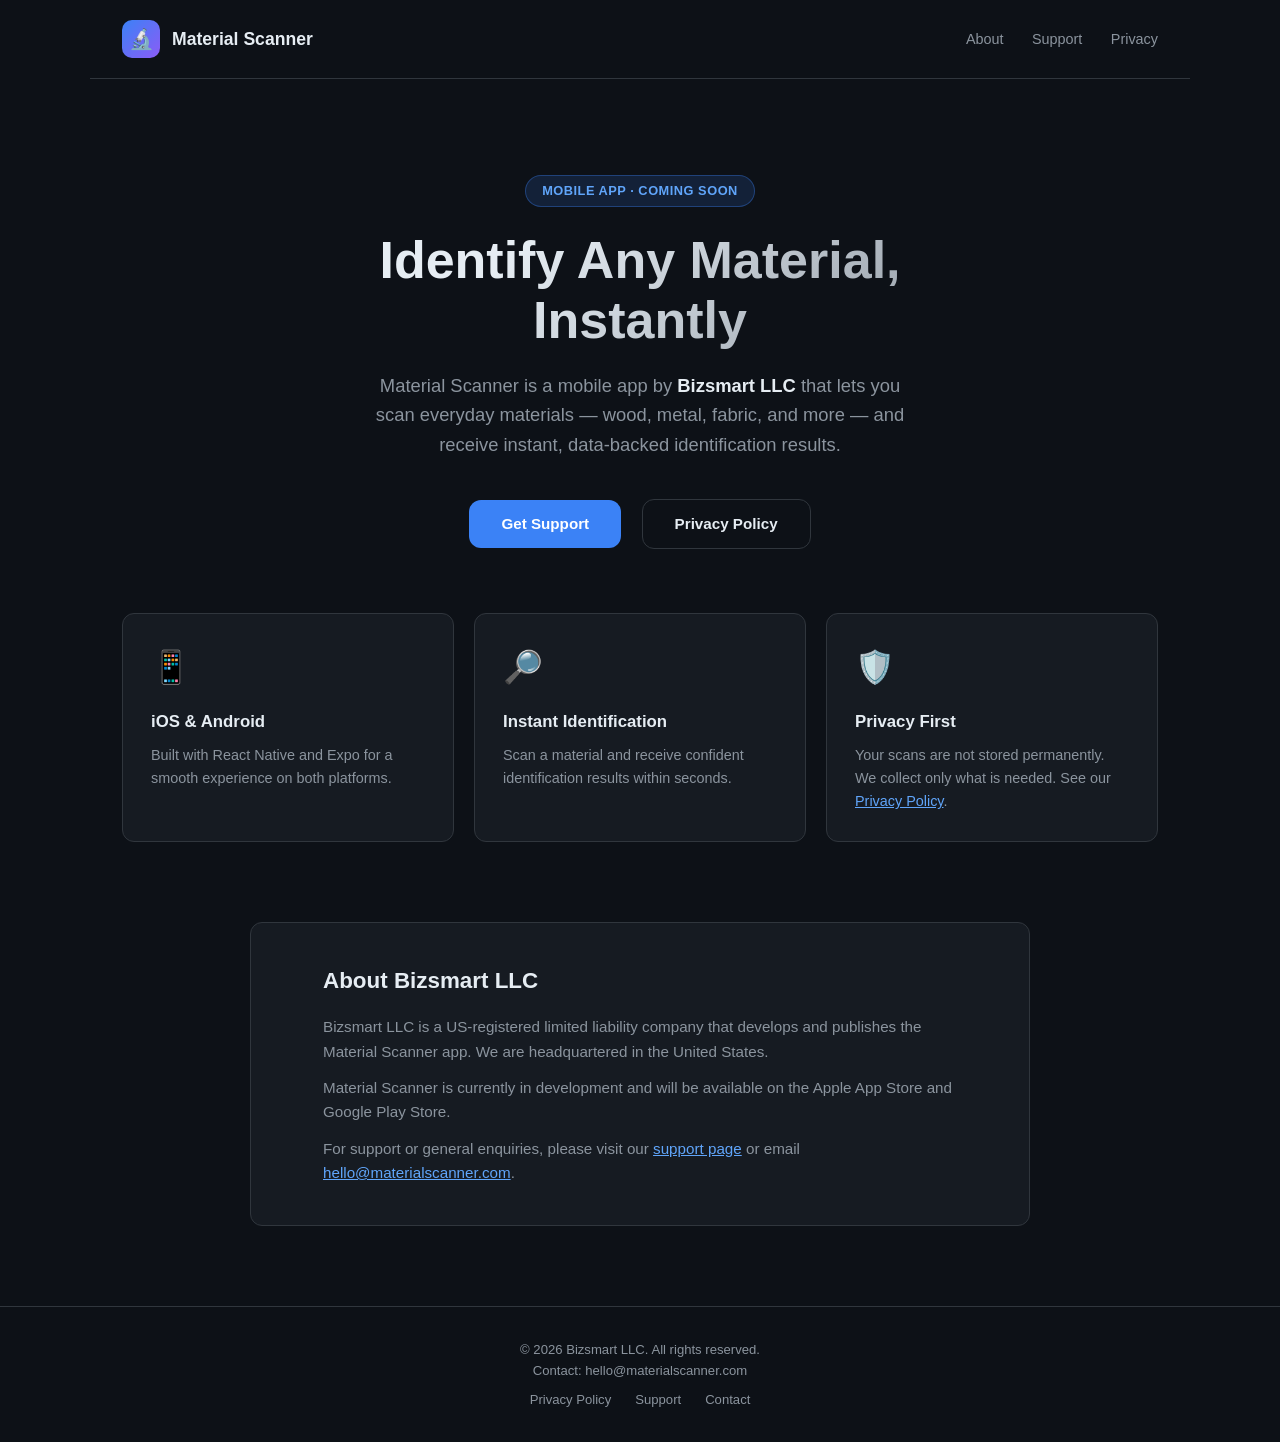
==== index.html @ bed7fbf6 "feat: add support contact section, footers with contact, expand privacy policy Co-authored-by: Curso" ====
<!DOCTYPE html>
<html lang="en">
<head>
  <meta charset="UTF-8" />
  <meta name="viewport" content="width=device-width, initial-scale=1.0" />
  <title>Bizsmart LLC — Material Scanner</title>
  <style>
    *, *::before, *::after { box-sizing: border-box; margin: 0; padding: 0; }

    :root {
      --bg: #0d1117;
      --surface: #161b22;
      --border: #30363d;
      --accent: #3b82f6;
      --accent-light: #60a5fa;
      --text: #e6edf3;
      --muted: #8b949e;
      --radius: 12px;
    }

    body {
      background: var(--bg);
      color: var(--text);
      font-family: -apple-system, BlinkMacSystemFont, "Segoe UI", Roboto, Helvetica, Arial, sans-serif;
      line-height: 1.6;
      min-height: 100vh;
    }

    /* ── Header ── */
    header {
      border-bottom: 1px solid var(--border);
      padding: 1.25rem 2rem;
      display: flex;
      align-items: center;
      justify-content: space-between;
      max-width: 1100px;
      margin: 0 auto;
    }
    .logo {
      display: flex;
      align-items: center;
      gap: 0.75rem;
      text-decoration: none;
      color: var(--text);
    }
    .logo-icon {
      width: 38px;
      height: 38px;
      background: linear-gradient(135deg, #3b82f6 0%, #8b5cf6 100%);
      border-radius: 10px;
      display: flex;
      align-items: center;
      justify-content: center;
      font-size: 1.25rem;
    }
    .logo span { font-weight: 700; font-size: 1.1rem; }

    nav a {
      color: var(--muted);
      text-decoration: none;
      margin-left: 1.5rem;
      font-size: 0.9rem;
      transition: color 0.2s;
    }
    nav a:hover { color: var(--text); }

    /* ── Hero ── */
    .hero {
      max-width: 780px;
      margin: 6rem auto 4rem;
      padding: 0 2rem;
      text-align: center;
    }
    .badge {
      display: inline-block;
      background: rgba(59,130,246,.15);
      color: var(--accent-light);
      border: 1px solid rgba(59,130,246,.35);
      border-radius: 100px;
      padding: 0.3rem 1rem;
      font-size: 0.8rem;
      font-weight: 600;
      letter-spacing: .04em;
      margin-bottom: 1.5rem;
      text-transform: uppercase;
    }
    h1 {
      font-size: clamp(2rem, 5vw, 3.25rem);
      font-weight: 800;
      line-height: 1.15;
      margin-bottom: 1.25rem;
      background: linear-gradient(135deg, #e6edf3 30%, #8b949e 100%);
      -webkit-background-clip: text;
      -webkit-text-fill-color: transparent;
      background-clip: text;
    }
    .hero p {
      font-size: 1.15rem;
      color: var(--muted);
      max-width: 560px;
      margin: 0 auto 2.5rem;
    }
    .btn {
      display: inline-block;
      background: var(--accent);
      color: #fff;
      text-decoration: none;
      padding: 0.75rem 2rem;
      border-radius: var(--radius);
      font-weight: 600;
      font-size: 0.95rem;
      transition: background 0.2s, transform 0.15s;
    }
    .btn:hover { background: var(--accent-light); transform: translateY(-1px); }
    .btn-ghost {
      background: transparent;
      border: 1px solid var(--border);
      color: var(--text);
      margin-left: 1rem;
    }
    .btn-ghost:hover { background: var(--surface); transform: translateY(-1px); }

    /* ── Cards ── */
    .cards {
      max-width: 1100px;
      margin: 0 auto 5rem;
      padding: 0 2rem;
      display: grid;
      grid-template-columns: repeat(auto-fit, minmax(260px, 1fr));
      gap: 1.25rem;
    }
    .card {
      background: var(--surface);
      border: 1px solid var(--border);
      border-radius: var(--radius);
      padding: 1.75rem;
    }
    .card-icon { font-size: 2rem; margin-bottom: 1rem; }
    .card h3 { font-size: 1.05rem; margin-bottom: .5rem; }
    .card p  { font-size: .9rem; color: var(--muted); }

    /* ── Company section ── */
    .company {
      max-width: 780px;
      margin: 0 auto 5rem;
      padding: 0 2rem;
      background: var(--surface);
      border: 1px solid var(--border);
      border-radius: var(--radius);
    }
    .company-inner { padding: 2.5rem; }
    .company h2  { font-size: 1.4rem; margin-bottom: 1rem; }
    .company p   { color: var(--muted); font-size: .95rem; margin-bottom: .75rem; }
    .company p:last-child { margin-bottom: 0; }

    /* ── Footer ── */
    footer {
      border-top: 1px solid var(--border);
      padding: 2rem;
      text-align: center;
      font-size: 0.82rem;
      color: var(--muted);
    }
    footer a { color: var(--muted); text-decoration: none; }
    footer a:hover { color: var(--text); }
    .footer-links { display: flex; gap: 1.5rem; justify-content: center; margin-top: .5rem; }

    @media (max-width: 500px) {
      header { flex-direction: column; gap: .75rem; }
      nav a:first-child { margin-left: 0; }
    }
  </style>
</head>
<body>

  <!-- ── Header ── -->
  <header>
    <a href="/" class="logo">
      <div class="logo-icon">🔬</div>
      <span>Material Scanner</span>
    </a>
    <nav>
      <a href="#about">About</a>
      <a href="support.html">Support</a>
      <a href="privacy.html">Privacy</a>
    </nav>
  </header>

  <!-- ── Hero ── -->
  <main>
    <section class="hero">
      <div class="badge">Mobile App &middot; Coming Soon</div>
      <h1>Identify Any Material, Instantly</h1>
      <p>
        Material Scanner is a mobile app by <strong style="color:var(--text)">Bizsmart LLC</strong>
        that lets you scan everyday materials — wood, metal, fabric, and more — and receive
        instant, data-backed identification results.
      </p>
      <a href="support.html" class="btn">Get Support</a>
      <a href="privacy.html" class="btn btn-ghost">Privacy Policy</a>
    </section>

    <!-- ── Feature cards ── -->
    <section class="cards" id="about">
      <div class="card">
        <div class="card-icon">📱</div>
        <h3>iOS &amp; Android</h3>
        <p>Built with React Native and Expo for a smooth experience on both platforms.</p>
      </div>
      <div class="card">
        <div class="card-icon">🔎</div>
        <h3>Instant Identification</h3>
        <p>Scan a material and receive confident identification results within seconds.</p>
      </div>
      <div class="card">
        <div class="card-icon">🛡️</div>
        <h3>Privacy First</h3>
        <p>Your scans are not stored permanently. We collect only what is needed. See our <a href="privacy.html" style="color:var(--accent-light)">Privacy Policy</a>.</p>
      </div>
    </section>

    <!-- ── Company info ── -->
    <section class="company">
      <div class="company-inner">
        <h2>About Bizsmart LLC</h2>
        <p>
          Bizsmart LLC is a US-registered limited liability company that develops and publishes
          the Material Scanner app. We are headquartered in the United States.
        </p>
        <p>
          Material Scanner is currently in development and will be available on the Apple App
          Store and Google Play Store.
        </p>
        <p>
          For support or general enquiries, please visit our
          <a href="support.html" style="color:var(--accent-light)">support page</a> or
          email <a href="mailto:hello@materialscanner.com" style="color:var(--accent-light)">hello@materialscanner.com</a>.
        </p>
      </div>
    </section>
  </main>

  <!-- ── Footer ── -->
  <footer>
    <p>&copy; 2026 Bizsmart LLC. All rights reserved.</p>
    <p>Contact: <a href="mailto:hello@materialscanner.com">hello@materialscanner.com</a></p>
    <div class="footer-links">
      <a href="privacy.html">Privacy Policy</a>
      <a href="support.html">Support</a>
      <a href="mailto:hello@materialscanner.com">Contact</a>
    </div>
  </footer>

</body>
</html>
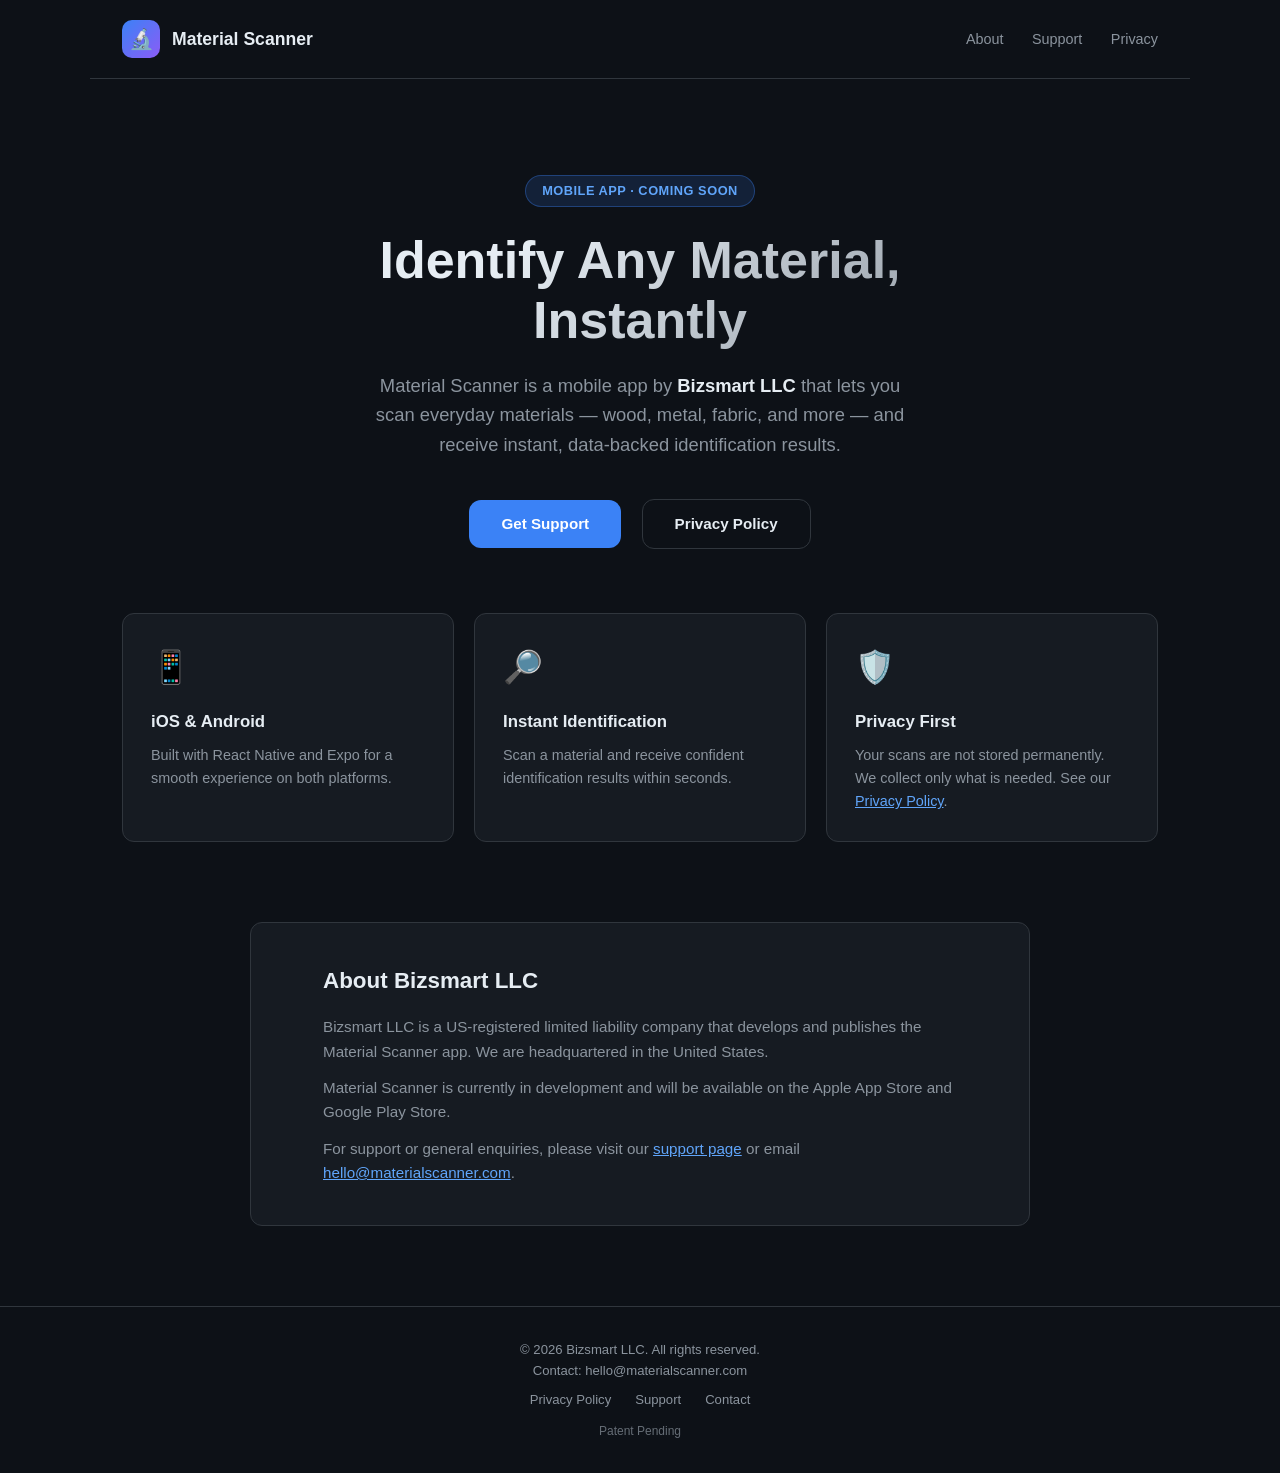
==== commit 02221175: "feat: add Patent Pending footer text (application filed) Co-authored-by: Cursor <cursoragent@cursor." ====
--- a/index.html
+++ b/index.html
@@ -249,6 +249,7 @@
       <a href="support.html">Support</a>
       <a href="mailto:hello@materialscanner.com">Contact</a>
     </div>
+    <p style="margin-top: .75rem; font-size: .75rem; opacity: .7;">Patent Pending</p>
   </footer>
 
 </body>
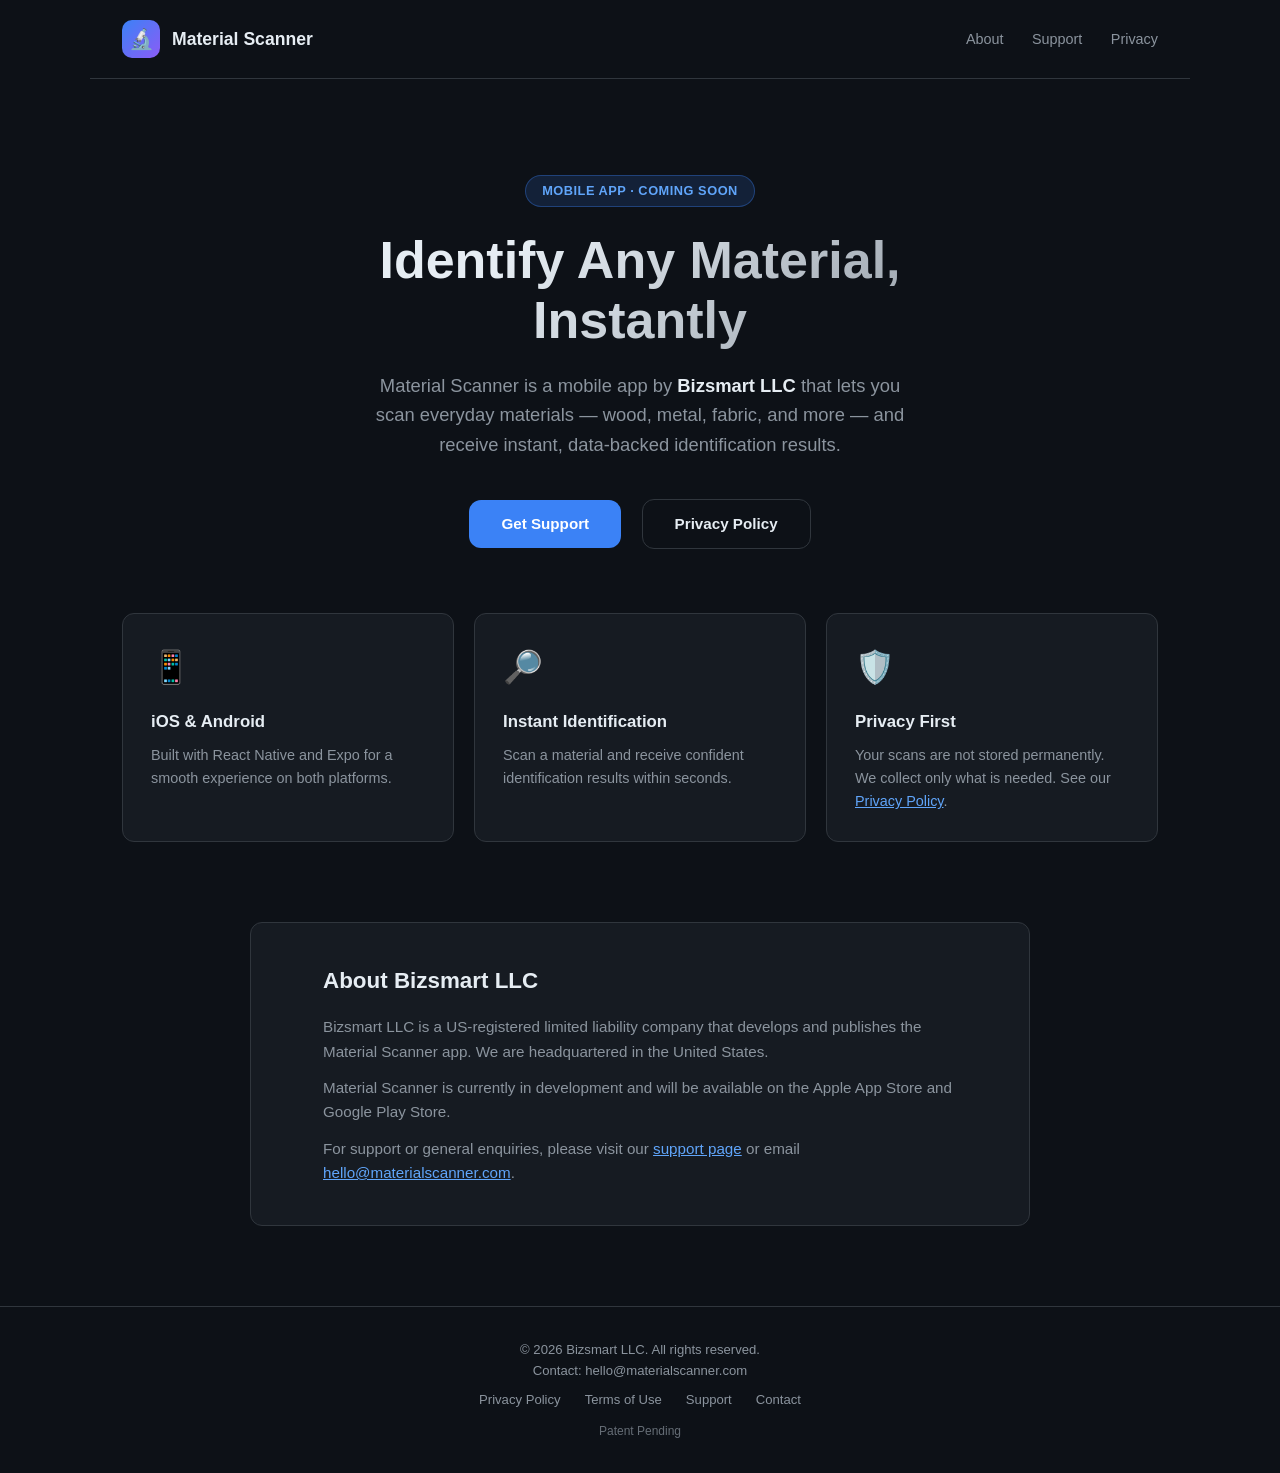
==== commit 4d7f7a9b: "feat: add Terms of Use page; add terms link to all page footers Co-authored-by: Cursor <cursoragent@" ====
--- a/index.html
+++ b/index.html
@@ -246,6 +246,7 @@
     <p>Contact: <a href="mailto:hello@materialscanner.com">hello@materialscanner.com</a></p>
     <div class="footer-links">
       <a href="privacy.html">Privacy Policy</a>
+      <a href="terms.html">Terms of Use</a>
       <a href="support.html">Support</a>
       <a href="mailto:hello@materialscanner.com">Contact</a>
     </div>
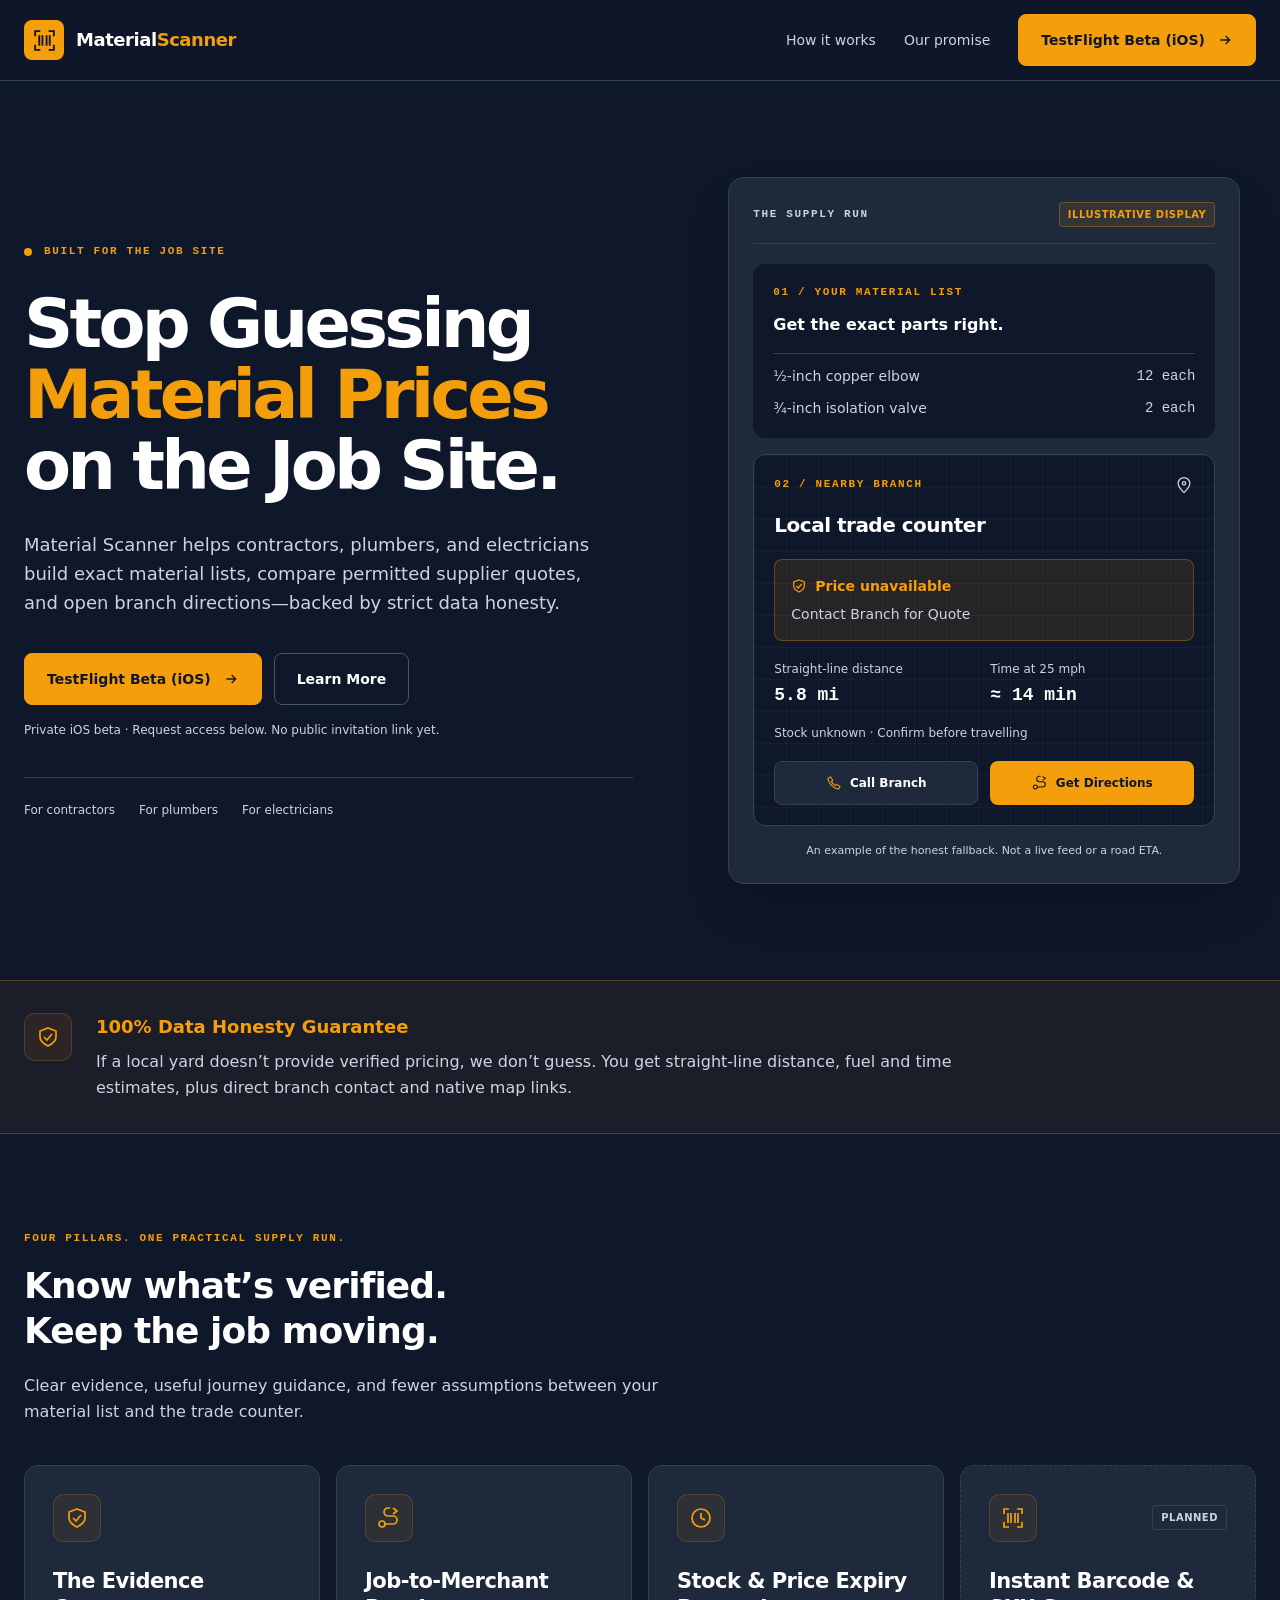
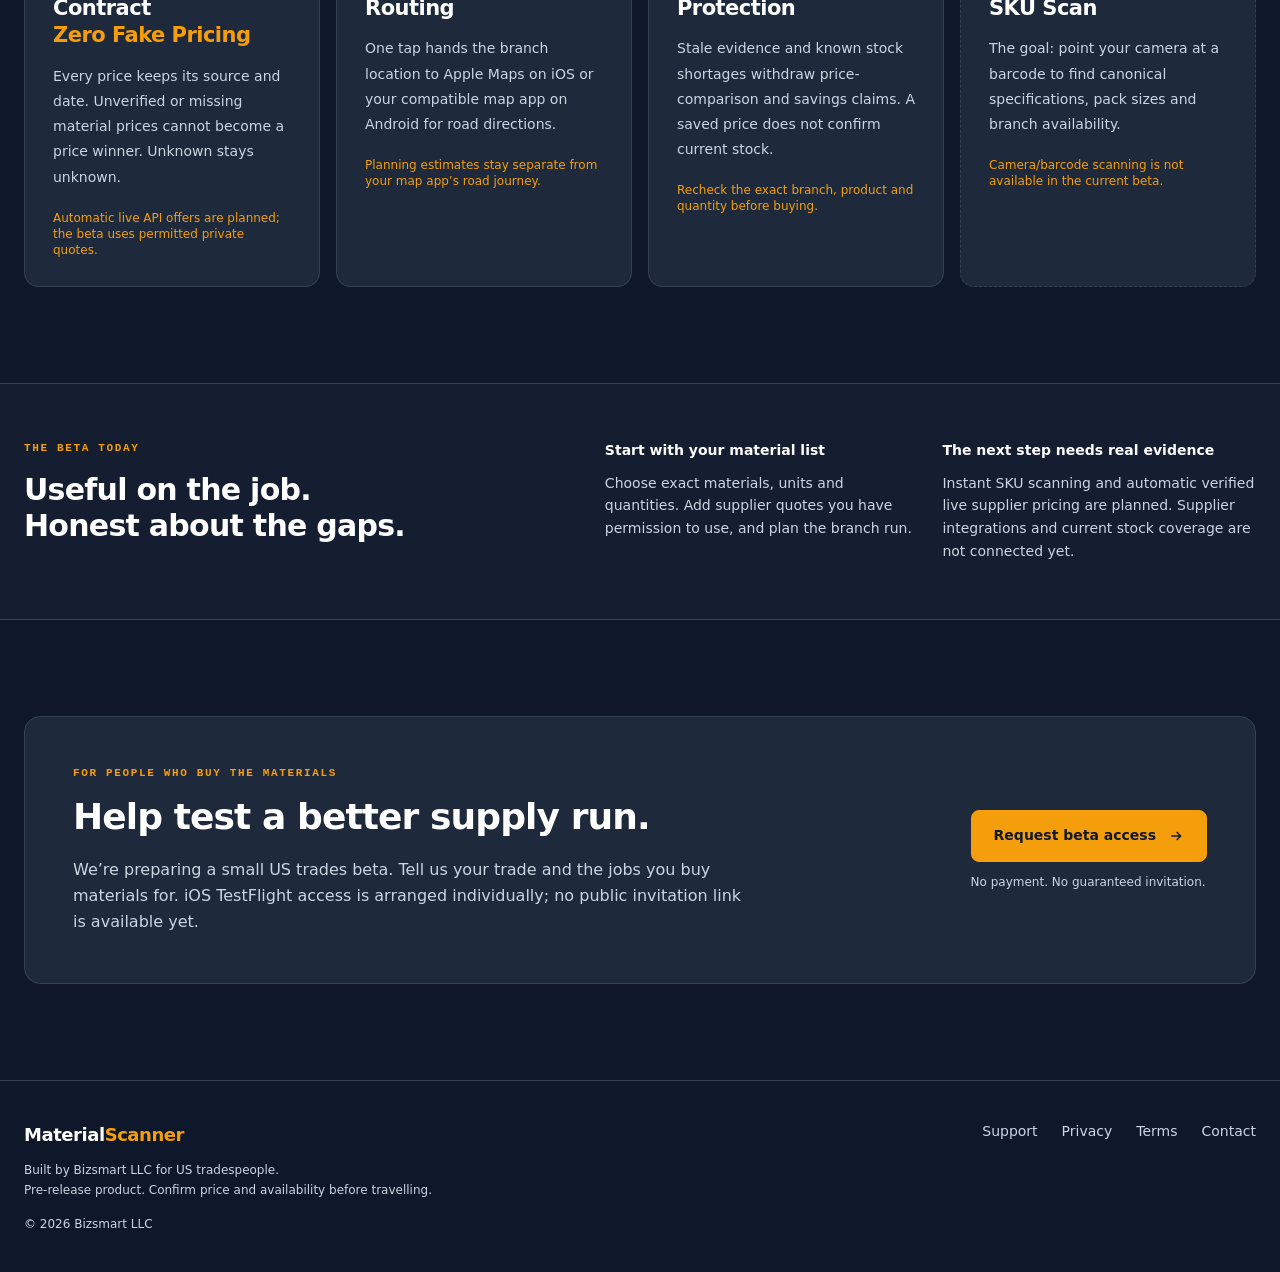
==== commit 111ef46d: "Refresh trades-focused landing page with honest beta capabilities" ====
--- a/index.html
+++ b/index.html
@@ -1,257 +1,65 @@
-<!DOCTYPE html>
+<!doctype html>
 <html lang="en">
 <head>
-  <meta charset="UTF-8" />
-  <meta name="viewport" content="width=device-width, initial-scale=1.0" />
-  <title>Bizsmart LLC — Material Scanner</title>
-  <style>
-    *, *::before, *::after { box-sizing: border-box; margin: 0; padding: 0; }
-
-    :root {
-      --bg: #0d1117;
-      --surface: #161b22;
-      --border: #30363d;
-      --accent: #3b82f6;
-      --accent-light: #60a5fa;
-      --text: #e6edf3;
-      --muted: #8b949e;
-      --radius: 12px;
-    }
-
-    body {
-      background: var(--bg);
-      color: var(--text);
-      font-family: -apple-system, BlinkMacSystemFont, "Segoe UI", Roboto, Helvetica, Arial, sans-serif;
-      line-height: 1.6;
-      min-height: 100vh;
-    }
-
-    /* ── Header ── */
-    header {
-      border-bottom: 1px solid var(--border);
-      padding: 1.25rem 2rem;
-      display: flex;
-      align-items: center;
-      justify-content: space-between;
-      max-width: 1100px;
-      margin: 0 auto;
-    }
-    .logo {
-      display: flex;
-      align-items: center;
-      gap: 0.75rem;
-      text-decoration: none;
-      color: var(--text);
-    }
-    .logo-icon {
-      width: 38px;
-      height: 38px;
-      background: linear-gradient(135deg, #3b82f6 0%, #8b5cf6 100%);
-      border-radius: 10px;
-      display: flex;
-      align-items: center;
-      justify-content: center;
-      font-size: 1.25rem;
-    }
-    .logo span { font-weight: 700; font-size: 1.1rem; }
-
-    nav a {
-      color: var(--muted);
-      text-decoration: none;
-      margin-left: 1.5rem;
-      font-size: 0.9rem;
-      transition: color 0.2s;
-    }
-    nav a:hover { color: var(--text); }
-
-    /* ── Hero ── */
-    .hero {
-      max-width: 780px;
-      margin: 6rem auto 4rem;
-      padding: 0 2rem;
-      text-align: center;
-    }
-    .badge {
-      display: inline-block;
-      background: rgba(59,130,246,.15);
-      color: var(--accent-light);
-      border: 1px solid rgba(59,130,246,.35);
-      border-radius: 100px;
-      padding: 0.3rem 1rem;
-      font-size: 0.8rem;
-      font-weight: 600;
-      letter-spacing: .04em;
-      margin-bottom: 1.5rem;
-      text-transform: uppercase;
-    }
-    h1 {
-      font-size: clamp(2rem, 5vw, 3.25rem);
-      font-weight: 800;
-      line-height: 1.15;
-      margin-bottom: 1.25rem;
-      background: linear-gradient(135deg, #e6edf3 30%, #8b949e 100%);
-      -webkit-background-clip: text;
-      -webkit-text-fill-color: transparent;
-      background-clip: text;
-    }
-    .hero p {
-      font-size: 1.15rem;
-      color: var(--muted);
-      max-width: 560px;
-      margin: 0 auto 2.5rem;
-    }
-    .btn {
-      display: inline-block;
-      background: var(--accent);
-      color: #fff;
-      text-decoration: none;
-      padding: 0.75rem 2rem;
-      border-radius: var(--radius);
-      font-weight: 600;
-      font-size: 0.95rem;
-      transition: background 0.2s, transform 0.15s;
-    }
-    .btn:hover { background: var(--accent-light); transform: translateY(-1px); }
-    .btn-ghost {
-      background: transparent;
-      border: 1px solid var(--border);
-      color: var(--text);
-      margin-left: 1rem;
-    }
-    .btn-ghost:hover { background: var(--surface); transform: translateY(-1px); }
-
-    /* ── Cards ── */
-    .cards {
-      max-width: 1100px;
-      margin: 0 auto 5rem;
-      padding: 0 2rem;
-      display: grid;
-      grid-template-columns: repeat(auto-fit, minmax(260px, 1fr));
-      gap: 1.25rem;
-    }
-    .card {
-      background: var(--surface);
-      border: 1px solid var(--border);
-      border-radius: var(--radius);
-      padding: 1.75rem;
-    }
-    .card-icon { font-size: 2rem; margin-bottom: 1rem; }
-    .card h3 { font-size: 1.05rem; margin-bottom: .5rem; }
-    .card p  { font-size: .9rem; color: var(--muted); }
-
-    /* ── Company section ── */
-    .company {
-      max-width: 780px;
-      margin: 0 auto 5rem;
-      padding: 0 2rem;
-      background: var(--surface);
-      border: 1px solid var(--border);
-      border-radius: var(--radius);
-    }
-    .company-inner { padding: 2.5rem; }
-    .company h2  { font-size: 1.4rem; margin-bottom: 1rem; }
-    .company p   { color: var(--muted); font-size: .95rem; margin-bottom: .75rem; }
-    .company p:last-child { margin-bottom: 0; }
-
-    /* ── Footer ── */
-    footer {
-      border-top: 1px solid var(--border);
-      padding: 2rem;
-      text-align: center;
-      font-size: 0.82rem;
-      color: var(--muted);
-    }
-    footer a { color: var(--muted); text-decoration: none; }
-    footer a:hover { color: var(--text); }
-    .footer-links { display: flex; gap: 1.5rem; justify-content: center; margin-top: .5rem; }
-
-    @media (max-width: 500px) {
-      header { flex-direction: column; gap: .75rem; }
-      nav a:first-child { margin-left: 0; }
-    }
-  </style>
+<meta charset="utf-8"><meta name="viewport" content="width=device-width, initial-scale=1">
+<title>Material Scanner — Stop Guessing Material Prices on the Job Site</title>
+<meta name="description" content="A private beta for contractors, plumbers and electricians. Exact material lists, permitted supplier quotes, honest travel estimates and native branch directions. No invented prices.">
+<link rel="canonical" href="https://materialscanner.com/">
+<meta property="og:title" content="Stop Guessing Material Prices on the Job Site."><meta property="og:description" content="Build the right material list. Keep pricing honest. Plan the branch run. Private beta for US trades."><meta property="og:type" content="website"><meta property="og:url" content="https://materialscanner.com/"><meta name="twitter:card" content="summary">
+<link rel="icon" href="data:image/svg+xml,%3Csvg%20xmlns%3D%22http%3A%2F%2Fwww.w3.org%2F2000%2Fsvg%22%20viewBox%3D%220%200%2032%2032%22%3E%3Crect%20width%3D%2232%22%20height%3D%2232%22%20rx%3D%228%22%20fill%3D%22%23F59E0B%22%2F%3E%3Cpath%20d%3D%22M8%2013V8h5m6%200h5v5M8%2019v5h5m6%200h5v-5M13%2013v6m3-6v6m3-6v6%22%20fill%3D%22none%22%20stroke%3D%22%230F172A%22%20stroke-width%3D%222%22%2F%3E%3C%2Fsvg%3E">
+<meta name="theme-color" content="#0F172A"><link rel="stylesheet" href="/assets/landing.css">
 </head>
-<body>
-
-  <!-- ── Header ── -->
-  <header>
-    <a href="/" class="logo">
-      <div class="logo-icon">🔬</div>
-      <span>Material Scanner</span>
-    </a>
-    <nav>
-      <a href="#about">About</a>
-      <a href="support.html">Support</a>
-      <a href="privacy.html">Privacy</a>
-    </nav>
-  </header>
-
-  <!-- ── Hero ── -->
-  <main>
-    <section class="hero">
-      <div class="badge">Mobile App &middot; Coming Soon</div>
-      <h1>Identify Any Material, Instantly</h1>
-      <p>
-        Material Scanner is a mobile app by <strong style="color:var(--text)">Bizsmart LLC</strong>
-        that lets you scan everyday materials — wood, metal, fabric, and more — and receive
-        instant, data-backed identification results.
-      </p>
-      <a href="support.html" class="btn">Get Support</a>
-      <a href="privacy.html" class="btn btn-ghost">Privacy Policy</a>
-    </section>
-
-    <!-- ── Feature cards ── -->
-    <section class="cards" id="about">
-      <div class="card">
-        <div class="card-icon">📱</div>
-        <h3>iOS &amp; Android</h3>
-        <p>Built with React Native and Expo for a smooth experience on both platforms.</p>
-      </div>
-      <div class="card">
-        <div class="card-icon">🔎</div>
-        <h3>Instant Identification</h3>
-        <p>Scan a material and receive confident identification results within seconds.</p>
-      </div>
-      <div class="card">
-        <div class="card-icon">🛡️</div>
-        <h3>Privacy First</h3>
-        <p>Your scans are not stored permanently. We collect only what is needed. See our <a href="privacy.html" style="color:var(--accent-light)">Privacy Policy</a>.</p>
-      </div>
-    </section>
-
-    <!-- ── Company info ── -->
-    <section class="company">
-      <div class="company-inner">
-        <h2>About Bizsmart LLC</h2>
-        <p>
-          Bizsmart LLC is a US-registered limited liability company that develops and publishes
-          the Material Scanner app. We are headquartered in the United States.
-        </p>
-        <p>
-          Material Scanner is currently in development and will be available on the Apple App
-          Store and Google Play Store.
-        </p>
-        <p>
-          For support or general enquiries, please visit our
-          <a href="support.html" style="color:var(--accent-light)">support page</a> or
-          email <a href="mailto:hello@materialscanner.com" style="color:var(--accent-light)">hello@materialscanner.com</a>.
-        </p>
-      </div>
-    </section>
-  </main>
-
-  <!-- ── Footer ── -->
-  <footer>
-    <p>&copy; 2026 Bizsmart LLC. All rights reserved.</p>
-    <p>Contact: <a href="mailto:hello@materialscanner.com">hello@materialscanner.com</a></p>
-    <div class="footer-links">
-      <a href="privacy.html">Privacy Policy</a>
-      <a href="terms.html">Terms of Use</a>
-      <a href="support.html">Support</a>
-      <a href="mailto:hello@materialscanner.com">Contact</a>
-    </div>
-    <p style="margin-top: .75rem; font-size: .75rem; opacity: .7;">Patent Pending</p>
-  </footer>
-
-</body>
-</html>
+<body class="bg-night font-sans text-white antialiased">
+<a href="#main" class="fixed -top-24 left-4 z-50 rounded-lg bg-safety px-5 py-3 font-bold text-night focus:top-4">Skip to content</a>
+<svg xmlns="http://www.w3.org/2000/svg" class="hidden" aria-hidden="true"><defs>
+<symbol id="arrow" viewBox="0 0 24 24"><path d="M5 12h14m-6-6 6 6-6 6"/></symbol>
+<symbol id="shield" viewBox="0 0 24 24"><path d="m12 3 8 3v6c0 4-4 7-8 9-4-2-8-5-8-9V6l8-3Z"/><path d="m8 12 3 3 5-6"/></symbol>
+<symbol id="route" viewBox="0 0 24 24"><circle cx="5" cy="18" r="3"/><path d="M8 18h8a4 4 0 0 0 0-8h-5a4 4 0 0 1 0-8h2"/><path d="m16 2 4 3-4 3"/></symbol>
+<symbol id="clock" viewBox="0 0 24 24"><circle cx="12" cy="12" r="9"/><path d="M12 7v5l4 2"/></symbol>
+<symbol id="scan" viewBox="0 0 24 24"><path d="M3 8V3h5m8 0h5v5M3 16v5h5m8 0h5v-5M7 7v10m3-10v10m4-10v10m3-10v10"/></symbol>
+<symbol id="phone" viewBox="0 0 24 24"><path d="m7 3 3 5-2 2c2 3 3 4 6 6l2-2 5 3-2 4c-7 0-16-9-16-16l4-2Z"/></symbol>
+<symbol id="pin" viewBox="0 0 24 24"><path d="M19 10c0 5-7 11-7 11S5 15 5 10a7 7 0 1 1 14 0Z"/><circle cx="12" cy="10" r="2"/></symbol>
+</defs></svg>
+<header class="sticky top-0 z-30 border-b border-line bg-night/95 backdrop-blur-md">
+<div class="page-wrap flex min-h-20 items-center justify-between gap-5">
+<a href="/" aria-label="Material Scanner home" class="flex items-center gap-3 text-lg font-bold tracking-tight"><span class="flex h-10 w-10 shrink-0 items-center justify-center rounded-lg bg-safety text-night"><svg width="25" height="25" fill="none" stroke="currentColor" stroke-width="1.8" aria-hidden="true"><use href="#scan"/></svg></span><span>Material<wbr><span class="text-safety">Scanner</span></span></a>
+<nav aria-label="Main" class="hidden items-center gap-7 text-sm font-medium text-copy md:flex"><a href="#how-it-works" class="hover:text-white">How it works</a><a href="#integrity" class="hover:text-white">Our promise</a><a href="#beta" class="cta cta-primary">TestFlight Beta (iOS)<svg class="h-4 w-4" fill="none" stroke="currentColor" stroke-width="2" aria-hidden="true"><use href="#arrow"/></svg></a></nav>
+<details class="relative md:hidden"><summary class="cursor-pointer rounded-lg border border-line px-3 py-2 text-sm font-semibold">Menu <span aria-hidden="true" class="ml-2 text-safety">+</span></summary><nav class="menu-panel" aria-label="Mobile main"><a href="#how-it-works">How it works</a><a href="#integrity">Our promise</a><a href="#beta" class="font-semibold text-safety">TestFlight Beta (iOS)</a></nav></details>
+</div></header>
+<main id="main" tabindex="-1">
+<section class="page-wrap grid items-center gap-14 py-16 lg:grid-cols-[1.12fr_1fr] lg:gap-20 lg:py-24" aria-labelledby="hero-heading">
+<div><p class="kicker mb-7 flex items-center gap-3 text-safety"><span class="h-2 w-2 rounded-full bg-safety" aria-hidden="true"></span> Built for the job site</p>
+<h1 id="hero-heading" class="hero-title"><span class="block">Stop Guessing</span> <span class="block text-safety">Material Prices</span> <span class="block">on the Job Site.</span></h1>
+<p class="mt-7 max-w-xl text-base leading-relaxed text-copy sm:text-lg">Material Scanner helps contractors, plumbers, and electricians build exact material lists, compare permitted supplier quotes, and open branch directions—backed by strict data honesty.</p>
+<div class="mt-9 flex flex-wrap gap-3"><a class="cta cta-primary" href="#beta">TestFlight Beta (iOS)<svg class="h-4 w-4" fill="none" stroke="currentColor" stroke-width="2" aria-hidden="true"><use href="#arrow"/></svg></a><a class="cta cta-secondary" href="#how-it-works">Learn More</a></div>
+<p class="mt-4 text-xs leading-relaxed text-copy">Private iOS beta · Request access below. No public invitation link yet.</p>
+<div class="mt-9 flex flex-wrap gap-x-6 gap-y-3 border-t border-line pt-6 text-xs font-medium text-copy"><span>For contractors</span><span>For plumbers</span><span>For electricians</span></div>
+</div>
+<div class="relative mx-auto w-full max-w-lg rounded-2xl border border-line bg-charcoal p-4 shadow-2xl sm:p-6" aria-label="Illustrative material list and supplier fallback display, not live supplier data">
+<div class="mb-5 flex flex-wrap items-center justify-between gap-2 border-b border-line pb-4"><span class="kicker text-copy">The supply run</span><span class="rounded border border-safety/30 bg-safety/10 px-2 py-1 text-[10px] font-semibold uppercase tracking-wider text-safety">Illustrative display</span></div>
+<div class="mb-4 rounded-xl bg-night p-5"><p class="kicker mb-3 text-safety">01 / Your material list</p><p class="font-semibold">Get the exact parts right.</p><div class="mt-4 flex justify-between gap-4 border-t border-line pt-3 text-sm text-copy"><span>½-inch copper elbow</span><span class="whitespace-nowrap font-mono">12 each</span></div><div class="mt-3 flex justify-between gap-4 text-sm text-copy"><span>¾-inch isolation valve</span><span class="whitespace-nowrap font-mono">2 each</span></div></div>
+<div class="example-grid rounded-xl border border-line bg-night p-5"><div class="flex items-center justify-between gap-3"><p class="kicker text-safety">02 / Nearby branch</p><svg class="h-5 w-5 text-copy" fill="none" stroke="currentColor" stroke-width="1.5" aria-hidden="true"><use href="#pin"/></svg></div><p class="mt-4 text-xl font-semibold tracking-tight">Local trade counter</p>
+<div class="my-5 rounded-lg border border-safety/30 bg-safety/10 p-4"><div class="flex items-center gap-2 text-sm font-semibold text-safety"><svg class="h-4 w-4 shrink-0" fill="none" stroke="currentColor" stroke-width="1.8" aria-hidden="true"><use href="#shield"/></svg>Price unavailable</div><p class="mt-2 text-sm text-copy">Contact Branch for Quote</p></div>
+<div class="grid grid-cols-2 gap-3 text-sm"><div><p class="text-xs text-copy">Straight-line distance</p><p class="mt-1 font-mono text-lg font-semibold">5.8 mi</p></div><div><p class="text-xs text-copy">Time at 25 mph</p><p class="mt-1 font-mono text-lg font-semibold">≈ 14 min</p></div></div>
+<p class="mt-4 text-xs text-copy">Stock unknown · Confirm before travelling</p>
+<div class="mt-5 grid grid-cols-2 gap-3 text-center text-xs font-semibold"><span class="flex min-h-11 items-center justify-center gap-2 rounded-lg border border-line bg-charcoal"><svg class="h-4 w-4 text-safety" fill="none" stroke="currentColor" stroke-width="1.6" aria-hidden="true"><use href="#phone"/></svg>Call Branch</span><span class="flex min-h-11 items-center justify-center gap-2 rounded-lg bg-safety text-night"><svg class="h-4 w-4" fill="none" stroke="currentColor" stroke-width="1.6" aria-hidden="true"><use href="#route"/></svg>Get Directions</span></div>
+</div><p class="mt-4 text-center text-[11px] leading-relaxed text-copy">An example of the honest fallback. Not a live feed or a road ETA.</p>
+</div></section>
+<section id="integrity" class="border-y border-safety/25 bg-safety/5 py-8" aria-labelledby="integrity-heading"><div class="page-wrap flex items-start gap-4 sm:gap-6"><div class="feature-icon shrink-0"><svg class="h-6 w-6" fill="none" stroke="currentColor" stroke-width="1.7" aria-hidden="true"><use href="#shield"/></svg></div><div><h2 id="integrity-heading" class="text-base font-bold text-safety sm:text-lg">100% Data Honesty Guarantee</h2><p class="mt-2 max-w-4xl text-sm leading-relaxed text-copy sm:text-base">If a local yard doesn’t provide verified pricing, we don’t guess. You get straight-line distance, fuel and time estimates, plus direct branch contact and native map links.</p></div></div></section>
+<section id="how-it-works" class="page-wrap py-20 lg:py-24" aria-labelledby="features-heading"><div class="mb-10 max-w-2xl"><p class="kicker mb-4 text-safety">Four pillars. One practical supply run.</p><h2 id="features-heading" class="text-3xl font-semibold leading-tight tracking-tight sm:text-4xl">Know what’s verified.<br>Keep the job moving.</h2><p class="mt-5 text-base leading-relaxed text-copy">Clear evidence, useful journey guidance, and fewer assumptions between your material list and the trade counter.</p></div>
+<div class="grid gap-4 sm:grid-cols-2 xl:grid-cols-4">
+<article class="feature-card"><div class="feature-icon"><svg class="h-6 w-6" fill="none" stroke="currentColor" stroke-width="1.7" aria-hidden="true"><use href="#shield"/></svg></div><h3>The Evidence Contract <span class="block text-safety">Zero Fake Pricing</span></h3><p>Every price keeps its source and date. Unverified or missing material prices cannot become a price winner. Unknown stays unknown.</p><p class="!mt-5 text-xs !text-safety">Automatic live API offers are planned; the beta uses permitted private quotes.</p></article>
+<article class="feature-card"><div class="feature-icon"><svg class="h-6 w-6" fill="none" stroke="currentColor" stroke-width="1.7" aria-hidden="true"><use href="#route"/></svg></div><h3>Job-to-Merchant Routing</h3><p>One tap hands the branch location to Apple Maps on iOS or your compatible map app on Android for road directions.</p><p class="!mt-5 text-xs !text-safety">Planning estimates stay separate from your map app’s road journey.</p></article>
+<article class="feature-card"><div class="feature-icon"><svg class="h-6 w-6" fill="none" stroke="currentColor" stroke-width="1.7" aria-hidden="true"><use href="#clock"/></svg></div><h3>Stock &amp; Price Expiry Protection</h3><p>Stale evidence and known stock shortages withdraw price-comparison and savings claims. A saved price does not confirm current stock.</p><p class="!mt-5 text-xs !text-safety">Recheck the exact branch, product and quantity before buying.</p></article>
+<article class="feature-card border-dashed"><div class="flex items-center justify-between gap-2"><div class="feature-icon"><svg class="h-6 w-6" fill="none" stroke="currentColor" stroke-width="1.7" aria-hidden="true"><use href="#scan"/></svg></div><span class="rounded border border-line px-2 py-1 text-[10px] font-semibold uppercase tracking-wider text-copy">Planned</span></div><h3>Instant Barcode &amp; SKU Scan</h3><p>The goal: point your camera at a barcode to find canonical specifications, pack sizes and branch availability.</p><p class="!mt-5 text-xs !text-safety">Camera/barcode scanning is not available in the current beta.</p></article>
+</div></section>
+<section class="border-y border-line bg-charcoal/40 py-14"><div class="page-wrap grid gap-8 lg:grid-cols-[1fr_1.3fr] lg:gap-20"><div><p class="kicker mb-4 text-safety">The beta today</p><h2 class="text-2xl font-semibold tracking-tight sm:text-3xl">Useful on the job.<br>Honest about the gaps.</h2></div><div class="grid gap-6 sm:grid-cols-2"><div><h3 class="mb-3 text-sm font-semibold text-white">Start with your material list</h3><p class="text-sm leading-relaxed text-copy">Choose exact materials, units and quantities. Add supplier quotes you have permission to use, and plan the branch run.</p></div><div><h3 class="mb-3 text-sm font-semibold text-white">The next step needs real evidence</h3><p class="text-sm leading-relaxed text-copy">Instant SKU scanning and automatic verified live supplier pricing are planned. Supplier integrations and current stock coverage are not connected yet.</p></div></div></div></section>
+<section id="beta" class="page-wrap py-20 lg:py-24" aria-labelledby="beta-heading"><div class="rounded-2xl border border-line bg-charcoal px-6 py-10 sm:p-12 lg:flex lg:items-center lg:justify-between lg:gap-12"><div class="max-w-2xl"><p class="kicker mb-4 text-safety">For people who buy the materials</p><h2 id="beta-heading" class="text-3xl font-semibold tracking-tight sm:text-4xl">Help test a better supply run.</h2><p class="mt-5 text-base leading-relaxed text-copy">We’re preparing a small US trades beta. Tell us your trade and the jobs you buy materials for. iOS TestFlight access is arranged individually; no public invitation link is available yet.</p></div><div class="mt-8 shrink-0 lg:mt-0"><a class="cta cta-primary" href="mailto:hello@materialscanner.com?subject=Material%20Scanner%20iOS%20beta%20access">Request beta access<svg class="h-4 w-4" fill="none" stroke="currentColor" stroke-width="2" aria-hidden="true"><use href="#arrow"/></svg></a><p class="mt-3 text-xs text-copy">No payment. No guaranteed invitation.</p></div></div></section>
+</main>
+<footer id="about" class="border-t border-line py-10"><div class="page-wrap flex flex-col justify-between gap-7 sm:flex-row"><div><p class="text-lg font-bold tracking-tight">Material<span class="text-safety">Scanner</span></p><p class="mt-3 max-w-md text-xs leading-relaxed text-copy">Built by Bizsmart LLC for US tradespeople.<br>Pre-release product. Confirm price and availability before travelling.</p><p class="mt-4 text-xs text-copy">© 2026 Bizsmart LLC</p></div><nav aria-label="Support and legal" class="flex flex-wrap items-start gap-x-6 gap-y-4 text-sm text-copy"><a href="/support.html" class="hover:text-white">Support</a><a href="/privacy.html" class="hover:text-white">Privacy</a><a href="/terms.html" class="hover:text-white">Terms</a><a href="mailto:hello@materialscanner.com" class="hover:text-white">Contact</a></nav></div></footer>
+<script>
+const menu=document.querySelector('header details');
+document.addEventListener('keydown',event=>{if(event.key==='Escape'&&menu.open){menu.open=false;menu.querySelector('summary').focus();}});
+menu.querySelectorAll('a').forEach(link=>link.addEventListener('click',()=>{menu.open=false;}));
+</script>
+</body></html>
--- a/assets/landing.css
+++ b/assets/landing.css
@@ -0,0 +1,2 @@
+/*! tailwindcss v4.2.2 | MIT License | https://tailwindcss.com */
+@layer properties{@supports (((-webkit-hyphens:none)) and (not (margin-trim:inline))) or ((-moz-orient:inline) and (not (color:rgb(from red r g b)))){*,:before,:after,::backdrop{--tw-border-style:solid;--tw-leading:initial;--tw-font-weight:initial;--tw-tracking:initial;--tw-shadow:0 0 #0000;--tw-shadow-color:initial;--tw-shadow-alpha:100%;--tw-inset-shadow:0 0 #0000;--tw-inset-shadow-color:initial;--tw-inset-shadow-alpha:100%;--tw-ring-color:initial;--tw-ring-shadow:0 0 #0000;--tw-inset-ring-color:initial;--tw-inset-ring-shadow:0 0 #0000;--tw-ring-inset:initial;--tw-ring-offset-width:0px;--tw-ring-offset-color:#fff;--tw-ring-offset-shadow:0 0 #0000;--tw-backdrop-blur:initial;--tw-backdrop-brightness:initial;--tw-backdrop-contrast:initial;--tw-backdrop-grayscale:initial;--tw-backdrop-hue-rotate:initial;--tw-backdrop-invert:initial;--tw-backdrop-opacity:initial;--tw-backdrop-saturate:initial;--tw-backdrop-sepia:initial}}}@layer theme{:root,:host{--font-sans:ui-sans-serif,system-ui,-apple-system,BlinkMacSystemFont,"Segoe UI",sans-serif;--font-mono:ui-monospace,SFMono-Regular,Menlo,Monaco,Consolas,"Liberation Mono","Courier New",monospace;--color-white:#fff;--spacing:.25rem;--container-md:28rem;--container-lg:32rem;--container-xl:36rem;--container-2xl:42rem;--container-4xl:56rem;--text-xs:.75rem;--text-xs--line-height:calc(1/.75);--text-sm:.875rem;--text-sm--line-height:calc(1.25/.875);--text-base:1rem;--text-base--line-height:calc(1.5/1);--text-lg:1.125rem;--text-lg--line-height:calc(1.75/1.125);--text-xl:1.25rem;--text-xl--line-height:calc(1.75/1.25);--text-2xl:1.5rem;--text-2xl--line-height:calc(2/1.5);--text-3xl:1.875rem;--text-3xl--line-height:calc(2.25/1.875);--text-4xl:2.25rem;--text-4xl--line-height:calc(2.5/2.25);--font-weight-medium:500;--font-weight-semibold:600;--font-weight-bold:700;--tracking-tight:-.025em;--tracking-wider:.05em;--leading-tight:1.25;--leading-relaxed:1.625;--radius-lg:.5rem;--radius-xl:.75rem;--radius-2xl:1rem;--blur-md:12px;--default-font-family:var(--font-sans);--default-mono-font-family:var(--font-mono);--color-night:#0f172a;--color-safety:#f59e0b;--color-charcoal:#1e293b;--color-line:#334155;--color-copy:#cbd5e1}}@layer base{*,:after,:before,::backdrop{box-sizing:border-box;border:0 solid;margin:0;padding:0}::file-selector-button{box-sizing:border-box;border:0 solid;margin:0;padding:0}html,:host{-webkit-text-size-adjust:100%;tab-size:4;line-height:1.5;font-family:var(--default-font-family,ui-sans-serif,system-ui,sans-serif,"Apple Color Emoji","Segoe UI Emoji","Segoe UI Symbol","Noto Color Emoji");font-feature-settings:var(--default-font-feature-settings,normal);font-variation-settings:var(--default-font-variation-settings,normal);-webkit-tap-highlight-color:transparent}hr{height:0;color:inherit;border-top-width:1px}abbr:where([title]){-webkit-text-decoration:underline dotted;text-decoration:underline dotted}h1,h2,h3,h4,h5,h6{font-size:inherit;font-weight:inherit}a{color:inherit;-webkit-text-decoration:inherit;-webkit-text-decoration:inherit;-webkit-text-decoration:inherit;text-decoration:inherit}b,strong{font-weight:bolder}code,kbd,samp,pre{font-family:var(--default-mono-font-family,ui-monospace,SFMono-Regular,Menlo,Monaco,Consolas,"Liberation Mono","Courier New",monospace);font-feature-settings:var(--default-mono-font-feature-settings,normal);font-variation-settings:var(--default-mono-font-variation-settings,normal);font-size:1em}small{font-size:80%}sub,sup{vertical-align:baseline;font-size:75%;line-height:0;position:relative}sub{bottom:-.25em}sup{top:-.5em}table{text-indent:0;border-color:inherit;border-collapse:collapse}:-moz-focusring{outline:auto}progress{vertical-align:baseline}summary{display:list-item}ol,ul,menu{list-style:none}img,svg,video,canvas,audio,iframe,embed,object{vertical-align:middle;display:block}img,video{max-width:100%;height:auto}button,input,select,optgroup,textarea{font:inherit;font-feature-settings:inherit;font-variation-settings:inherit;letter-spacing:inherit;color:inherit;opacity:1;background-color:#0000;border-radius:0}::file-selector-button{font:inherit;font-feature-settings:inherit;font-variation-settings:inherit;letter-spacing:inherit;color:inherit;opacity:1;background-color:#0000;border-radius:0}:where(select:is([multiple],[size])) optgroup{font-weight:bolder}:where(select:is([multiple],[size])) optgroup option{padding-inline-start:20px}::file-selector-button{margin-inline-end:4px}::placeholder{opacity:1}@supports (not ((-webkit-appearance:-apple-pay-button))) or (contain-intrinsic-size:1px){::placeholder{color:currentColor}@supports (color:color-mix(in lab, red, red)){::placeholder{color:color-mix(in oklab,currentcolor 50%,transparent)}}}textarea{resize:vertical}::-webkit-search-decoration{-webkit-appearance:none}::-webkit-date-and-time-value{min-height:1lh;text-align:inherit}::-webkit-datetime-edit{display:inline-flex}::-webkit-datetime-edit-fields-wrapper{padding:0}::-webkit-datetime-edit{padding-block:0}::-webkit-datetime-edit-year-field{padding-block:0}::-webkit-datetime-edit-month-field{padding-block:0}::-webkit-datetime-edit-day-field{padding-block:0}::-webkit-datetime-edit-hour-field{padding-block:0}::-webkit-datetime-edit-minute-field{padding-block:0}::-webkit-datetime-edit-second-field{padding-block:0}::-webkit-datetime-edit-millisecond-field{padding-block:0}::-webkit-datetime-edit-meridiem-field{padding-block:0}::-webkit-calendar-picker-indicator{line-height:1}:-moz-ui-invalid{box-shadow:none}button,input:where([type=button],[type=reset],[type=submit]){appearance:button}::file-selector-button{appearance:button}::-webkit-inner-spin-button{height:auto}::-webkit-outer-spin-button{height:auto}[hidden]:where(:not([hidden=until-found])){display:none!important}html{scroll-behavior:smooth;scroll-padding-top:6rem}body{min-width:280px}header .page-wrap{flex-wrap:wrap;padding-block:12px}header .page-wrap>a{min-width:0}main>section:first-child{grid-template-columns:minmax(0,1fr)}main>section:first-child>div{min-width:0}a,summary{-webkit-tap-highlight-color:transparent}:focus-visible{outline-offset:5px;outline:3px solid #f59e0b}summary::-webkit-details-marker{display:none}summary{list-style:none}}@layer components{.page-wrap{width:min(1240px,100% - 48px);margin-inline:auto}.cta{border-radius:8px;justify-content:center;align-items:center;gap:12px;min-height:52px;padding:14px 22px;font-size:14px;font-weight:700;text-decoration:none;transition:background .15s,border-color .15s;display:inline-flex}.cta-primary{color:#0f172a;background:#f59e0b;border:1px solid #f59e0b}.cta-primary:hover{background:#fbbf24;border-color:#fbbf24}.cta-secondary{color:#fff;background:0 0;border:1px solid #475569}.cta-secondary:hover{background:#1e293b;border-color:#94a3b8}.kicker{letter-spacing:.15em;text-transform:uppercase;font-family:ui-monospace,SFMono-Regular,monospace;font-size:11px;font-weight:600}.hero-title{letter-spacing:-.055em;font-size:clamp(42px,5.35vw,72px);font-weight:750;line-height:1.04}.feature-card{background:#1e293b;border:1px solid #334155;border-radius:14px;min-width:0;padding:28px}.feature-card h3{letter-spacing:-.025em;margin-top:26px;font-size:21px;font-weight:650;line-height:1.3}.feature-card p{color:#cbd5e1;margin-top:14px;font-size:14px;line-height:1.8}.feature-icon{color:#f59e0b;background:#f59e0b12;border:1px solid #f59e0b30;border-radius:10px;justify-content:center;align-items:center;width:48px;height:48px;display:flex}.example-grid{background-image:linear-gradient(#33415530 1px,#0000 1px),linear-gradient(90deg,#33415530 1px,#0000 1px);background-size:32px 32px}@media (min-width:1024px){main>section:first-child{grid-template-columns:minmax(0,1.12fr) minmax(0,1fr)}}.menu-panel{background:#1e293b;border:1px solid #334155;border-radius:12px;width:min(280px,100vw - 48px);padding:16px;position:absolute;top:58px;right:0;box-shadow:0 16px 40px #0005}.menu-panel a{min-height:44px;padding:10px;display:block}@media (max-width:639px){.page-wrap{width:calc(100% - 40px)}.hero-title{font-size:clamp(36px,9.6vw,50px)}.feature-card{padding:24px}}@media (prefers-reduced-motion:reduce){html{scroll-behavior:auto}.cta{transition:none}}}@layer utilities{.fixed{position:fixed}.relative{position:relative}.sticky{position:sticky}.-top-24{top:calc(var(--spacing)*-24)}.top-0{top:calc(var(--spacing)*0)}.left-4{left:calc(var(--spacing)*4)}.z-30{z-index:30}.z-50{z-index:50}.mx-auto{margin-inline:auto}.my-5{margin-block:calc(var(--spacing)*5)}.\!mt-5{margin-top:calc(var(--spacing)*5)!important}.mt-1{margin-top:calc(var(--spacing)*1)}.mt-2{margin-top:calc(var(--spacing)*2)}.mt-3{margin-top:calc(var(--spacing)*3)}.mt-4{margin-top:calc(var(--spacing)*4)}.mt-5{margin-top:calc(var(--spacing)*5)}.mt-7{margin-top:calc(var(--spacing)*7)}.mt-8{margin-top:calc(var(--spacing)*8)}.mt-9{margin-top:calc(var(--spacing)*9)}.mb-3{margin-bottom:calc(var(--spacing)*3)}.mb-4{margin-bottom:calc(var(--spacing)*4)}.mb-5{margin-bottom:calc(var(--spacing)*5)}.mb-7{margin-bottom:calc(var(--spacing)*7)}.mb-10{margin-bottom:calc(var(--spacing)*10)}.ml-2{margin-left:calc(var(--spacing)*2)}.block{display:block}.flex{display:flex}.grid{display:grid}.hidden{display:none}.h-2{height:calc(var(--spacing)*2)}.h-4{height:calc(var(--spacing)*4)}.h-5{height:calc(var(--spacing)*5)}.h-6{height:calc(var(--spacing)*6)}.h-10{height:calc(var(--spacing)*10)}.min-h-11{min-height:calc(var(--spacing)*11)}.min-h-20{min-height:calc(var(--spacing)*20)}.w-2{width:calc(var(--spacing)*2)}.w-4{width:calc(var(--spacing)*4)}.w-5{width:calc(var(--spacing)*5)}.w-6{width:calc(var(--spacing)*6)}.w-10{width:calc(var(--spacing)*10)}.w-full{width:100%}.max-w-2xl{max-width:var(--container-2xl)}.max-w-4xl{max-width:var(--container-4xl)}.max-w-lg{max-width:var(--container-lg)}.max-w-md{max-width:var(--container-md)}.max-w-xl{max-width:var(--container-xl)}.shrink-0{flex-shrink:0}.cursor-pointer{cursor:pointer}.grid-cols-2{grid-template-columns:repeat(2,minmax(0,1fr))}.flex-col{flex-direction:column}.flex-wrap{flex-wrap:wrap}.items-center{align-items:center}.items-start{align-items:flex-start}.justify-between{justify-content:space-between}.justify-center{justify-content:center}.gap-2{gap:calc(var(--spacing)*2)}.gap-3{gap:calc(var(--spacing)*3)}.gap-4{gap:calc(var(--spacing)*4)}.gap-5{gap:calc(var(--spacing)*5)}.gap-6{gap:calc(var(--spacing)*6)}.gap-7{gap:calc(var(--spacing)*7)}.gap-8{gap:calc(var(--spacing)*8)}.gap-14{gap:calc(var(--spacing)*14)}.gap-x-6{column-gap:calc(var(--spacing)*6)}.gap-y-3{row-gap:calc(var(--spacing)*3)}.gap-y-4{row-gap:calc(var(--spacing)*4)}.rounded{border-radius:.25rem}.rounded-2xl{border-radius:var(--radius-2xl)}.rounded-full{border-radius:3.40282e38px}.rounded-lg{border-radius:var(--radius-lg)}.rounded-xl{border-radius:var(--radius-xl)}.border{border-style:var(--tw-border-style);border-width:1px}.border-y{border-block-style:var(--tw-border-style);border-block-width:1px}.border-t{border-top-style:var(--tw-border-style);border-top-width:1px}.border-b{border-bottom-style:var(--tw-border-style);border-bottom-width:1px}.border-dashed{--tw-border-style:dashed;border-style:dashed}.border-line{border-color:var(--color-line)}.border-safety\/25{border-color:#f59e0b40}@supports (color:color-mix(in lab, red, red)){.border-safety\/25{border-color:color-mix(in oklab,var(--color-safety)25%,transparent)}}.border-safety\/30{border-color:#f59e0b4d}@supports (color:color-mix(in lab, red, red)){.border-safety\/30{border-color:color-mix(in oklab,var(--color-safety)30%,transparent)}}.bg-charcoal{background-color:var(--color-charcoal)}.bg-charcoal\/40{background-color:#1e293b66}@supports (color:color-mix(in lab, red, red)){.bg-charcoal\/40{background-color:color-mix(in oklab,var(--color-charcoal)40%,transparent)}}.bg-night{background-color:var(--color-night)}.bg-night\/95{background-color:#0f172af2}@supports (color:color-mix(in lab, red, red)){.bg-night\/95{background-color:color-mix(in oklab,var(--color-night)95%,transparent)}}.bg-safety{background-color:var(--color-safety)}.bg-safety\/5{background-color:#f59e0b0d}@supports (color:color-mix(in lab, red, red)){.bg-safety\/5{background-color:color-mix(in oklab,var(--color-safety)5%,transparent)}}.bg-safety\/10{background-color:#f59e0b1a}@supports (color:color-mix(in lab, red, red)){.bg-safety\/10{background-color:color-mix(in oklab,var(--color-safety)10%,transparent)}}.p-4{padding:calc(var(--spacing)*4)}.p-5{padding:calc(var(--spacing)*5)}.px-2{padding-inline:calc(var(--spacing)*2)}.px-3{padding-inline:calc(var(--spacing)*3)}.px-5{padding-inline:calc(var(--spacing)*5)}.px-6{padding-inline:calc(var(--spacing)*6)}.py-1{padding-block:calc(var(--spacing)*1)}.py-2{padding-block:calc(var(--spacing)*2)}.py-3{padding-block:calc(var(--spacing)*3)}.py-8{padding-block:calc(var(--spacing)*8)}.py-10{padding-block:calc(var(--spacing)*10)}.py-14{padding-block:calc(var(--spacing)*14)}.py-16{padding-block:calc(var(--spacing)*16)}.py-20{padding-block:calc(var(--spacing)*20)}.pt-3{padding-top:calc(var(--spacing)*3)}.pt-6{padding-top:calc(var(--spacing)*6)}.pb-4{padding-bottom:calc(var(--spacing)*4)}.text-center{text-align:center}.font-mono{font-family:var(--font-mono)}.font-sans{font-family:var(--font-sans)}.text-2xl{font-size:var(--text-2xl);line-height:var(--tw-leading,var(--text-2xl--line-height))}.text-3xl{font-size:var(--text-3xl);line-height:var(--tw-leading,var(--text-3xl--line-height))}.text-base{font-size:var(--text-base);line-height:var(--tw-leading,var(--text-base--line-height))}.text-lg{font-size:var(--text-lg);line-height:var(--tw-leading,var(--text-lg--line-height))}.text-sm{font-size:var(--text-sm);line-height:var(--tw-leading,var(--text-sm--line-height))}.text-xl{font-size:var(--text-xl);line-height:var(--tw-leading,var(--text-xl--line-height))}.text-xs{font-size:var(--text-xs);line-height:var(--tw-leading,var(--text-xs--line-height))}.text-\[10px\]{font-size:10px}.text-\[11px\]{font-size:11px}.leading-relaxed{--tw-leading:var(--leading-relaxed);line-height:var(--leading-relaxed)}.leading-tight{--tw-leading:var(--leading-tight);line-height:var(--leading-tight)}.font-bold{--tw-font-weight:var(--font-weight-bold);font-weight:var(--font-weight-bold)}.font-medium{--tw-font-weight:var(--font-weight-medium);font-weight:var(--font-weight-medium)}.font-semibold{--tw-font-weight:var(--font-weight-semibold);font-weight:var(--font-weight-semibold)}.tracking-tight{--tw-tracking:var(--tracking-tight);letter-spacing:var(--tracking-tight)}.tracking-wider{--tw-tracking:var(--tracking-wider);letter-spacing:var(--tracking-wider)}.whitespace-nowrap{white-space:nowrap}.\!text-safety{color:var(--color-safety)!important}.text-copy{color:var(--color-copy)}.text-night{color:var(--color-night)}.text-safety{color:var(--color-safety)}.text-white{color:var(--color-white)}.uppercase{text-transform:uppercase}.antialiased{-webkit-font-smoothing:antialiased;-moz-osx-font-smoothing:grayscale}.shadow-2xl{--tw-shadow:0 25px 50px -12px var(--tw-shadow-color,#00000040);box-shadow:var(--tw-inset-shadow),var(--tw-inset-ring-shadow),var(--tw-ring-offset-shadow),var(--tw-ring-shadow),var(--tw-shadow)}.backdrop-blur-md{--tw-backdrop-blur:blur(var(--blur-md));-webkit-backdrop-filter:var(--tw-backdrop-blur,)var(--tw-backdrop-brightness,)var(--tw-backdrop-contrast,)var(--tw-backdrop-grayscale,)var(--tw-backdrop-hue-rotate,)var(--tw-backdrop-invert,)var(--tw-backdrop-opacity,)var(--tw-backdrop-saturate,)var(--tw-backdrop-sepia,);backdrop-filter:var(--tw-backdrop-blur,)var(--tw-backdrop-brightness,)var(--tw-backdrop-contrast,)var(--tw-backdrop-grayscale,)var(--tw-backdrop-hue-rotate,)var(--tw-backdrop-invert,)var(--tw-backdrop-opacity,)var(--tw-backdrop-saturate,)var(--tw-backdrop-sepia,)}@media (hover:hover){.hover\:text-white:hover{color:var(--color-white)}}.focus\:top-4:focus{top:calc(var(--spacing)*4)}@media (min-width:40rem){.sm\:grid-cols-2{grid-template-columns:repeat(2,minmax(0,1fr))}.sm\:flex-row{flex-direction:row}.sm\:gap-6{gap:calc(var(--spacing)*6)}.sm\:p-6{padding:calc(var(--spacing)*6)}.sm\:p-12{padding:calc(var(--spacing)*12)}.sm\:text-3xl{font-size:var(--text-3xl);line-height:var(--tw-leading,var(--text-3xl--line-height))}.sm\:text-4xl{font-size:var(--text-4xl);line-height:var(--tw-leading,var(--text-4xl--line-height))}.sm\:text-base{font-size:var(--text-base);line-height:var(--tw-leading,var(--text-base--line-height))}.sm\:text-lg{font-size:var(--text-lg);line-height:var(--tw-leading,var(--text-lg--line-height))}}@media (min-width:48rem){.md\:flex{display:flex}.md\:hidden{display:none}}@media (min-width:64rem){.lg\:mt-0{margin-top:calc(var(--spacing)*0)}.lg\:flex{display:flex}.lg\:grid-cols-\[1\.12fr_1fr\]{grid-template-columns:1.12fr 1fr}.lg\:grid-cols-\[1fr_1\.3fr\]{grid-template-columns:1fr 1.3fr}.lg\:items-center{align-items:center}.lg\:justify-between{justify-content:space-between}.lg\:gap-12{gap:calc(var(--spacing)*12)}.lg\:gap-20{gap:calc(var(--spacing)*20)}.lg\:py-24{padding-block:calc(var(--spacing)*24)}}@media (min-width:80rem){.xl\:grid-cols-4{grid-template-columns:repeat(4,minmax(0,1fr))}}}@property --tw-border-style{syntax:"*";inherits:false;initial-value:solid}@property --tw-leading{syntax:"*";inherits:false}@property --tw-font-weight{syntax:"*";inherits:false}@property --tw-tracking{syntax:"*";inherits:false}@property --tw-shadow{syntax:"*";inherits:false;initial-value:0 0 #0000}@property --tw-shadow-color{syntax:"*";inherits:false}@property --tw-shadow-alpha{syntax:"<percentage>";inherits:false;initial-value:100%}@property --tw-inset-shadow{syntax:"*";inherits:false;initial-value:0 0 #0000}@property --tw-inset-shadow-color{syntax:"*";inherits:false}@property --tw-inset-shadow-alpha{syntax:"<percentage>";inherits:false;initial-value:100%}@property --tw-ring-color{syntax:"*";inherits:false}@property --tw-ring-shadow{syntax:"*";inherits:false;initial-value:0 0 #0000}@property --tw-inset-ring-color{syntax:"*";inherits:false}@property --tw-inset-ring-shadow{syntax:"*";inherits:false;initial-value:0 0 #0000}@property --tw-ring-inset{syntax:"*";inherits:false}@property --tw-ring-offset-width{syntax:"<length>";inherits:false;initial-value:0}@property --tw-ring-offset-color{syntax:"*";inherits:false;initial-value:#fff}@property --tw-ring-offset-shadow{syntax:"*";inherits:false;initial-value:0 0 #0000}@property --tw-backdrop-blur{syntax:"*";inherits:false}@property --tw-backdrop-brightness{syntax:"*";inherits:false}@property --tw-backdrop-contrast{syntax:"*";inherits:false}@property --tw-backdrop-grayscale{syntax:"*";inherits:false}@property --tw-backdrop-hue-rotate{syntax:"*";inherits:false}@property --tw-backdrop-invert{syntax:"*";inherits:false}@property --tw-backdrop-opacity{syntax:"*";inherits:false}@property --tw-backdrop-saturate{syntax:"*";inherits:false}@property --tw-backdrop-sepia{syntax:"*";inherits:false}
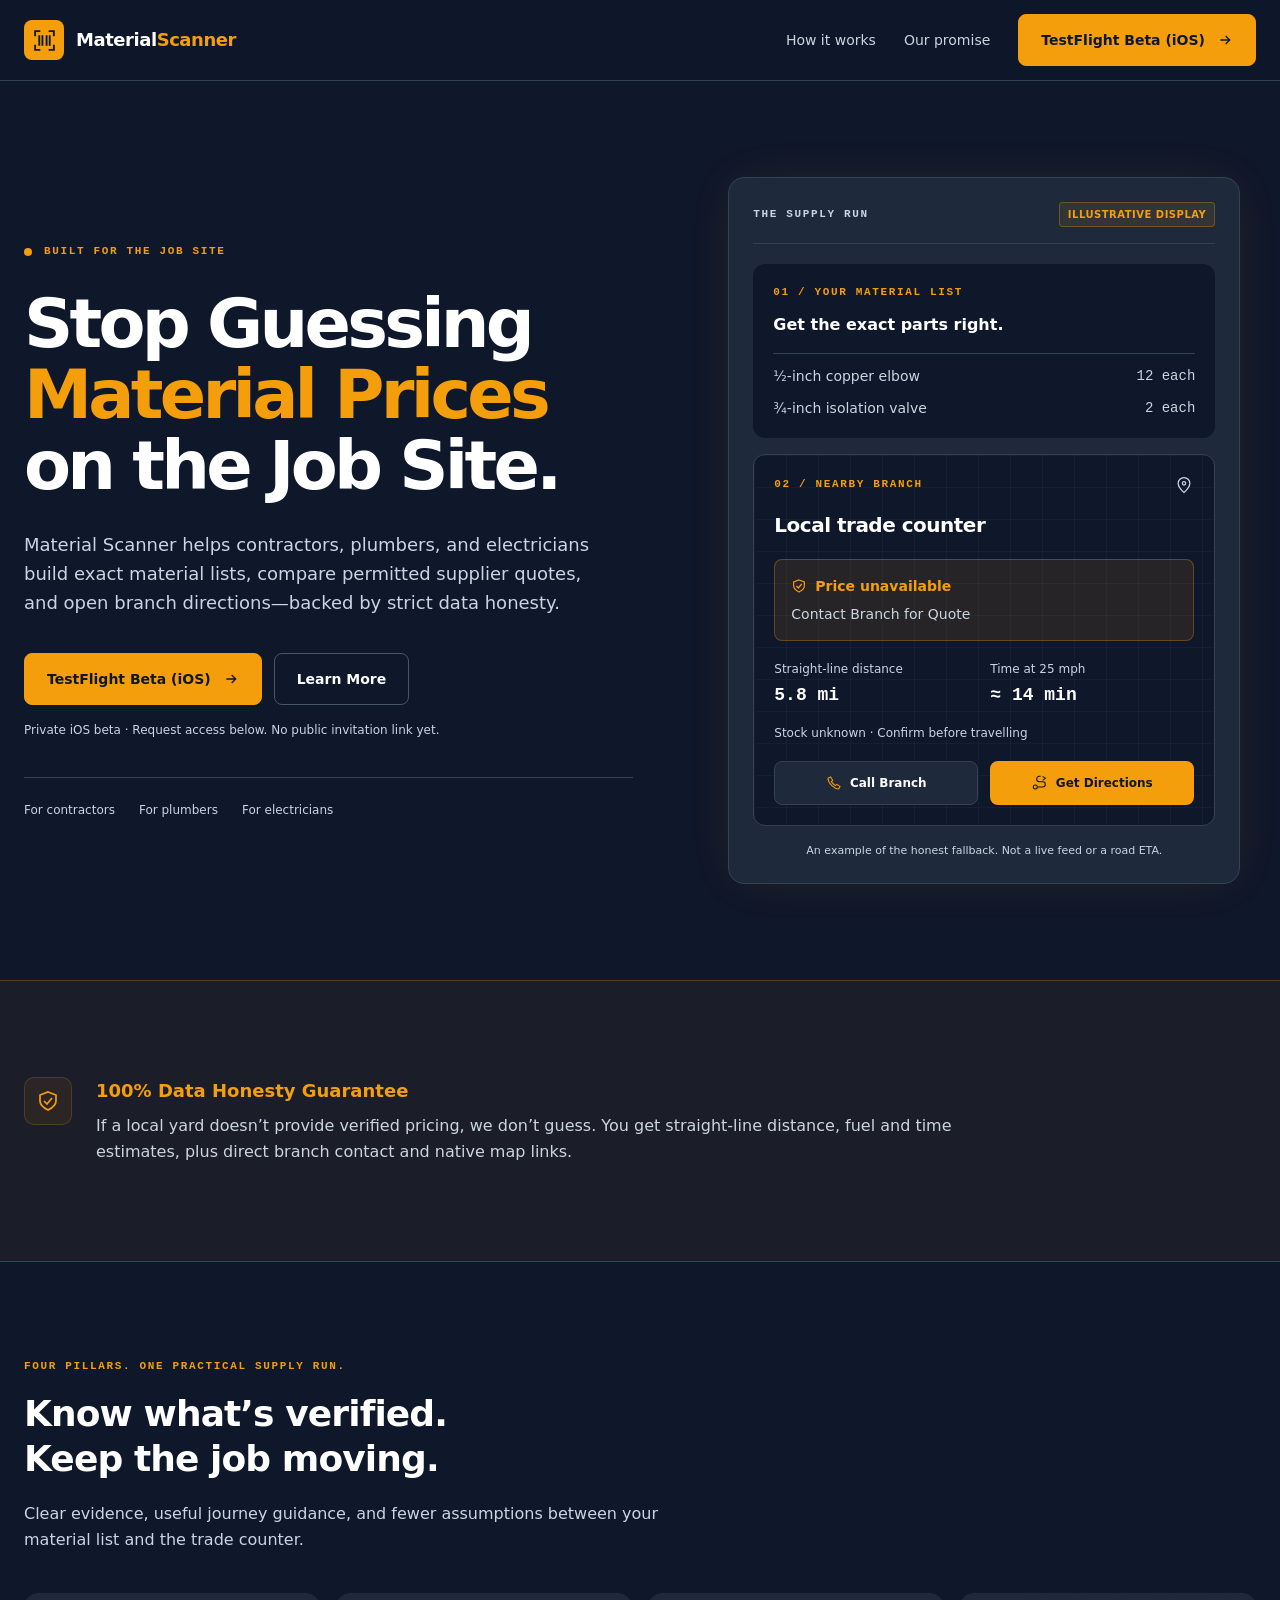
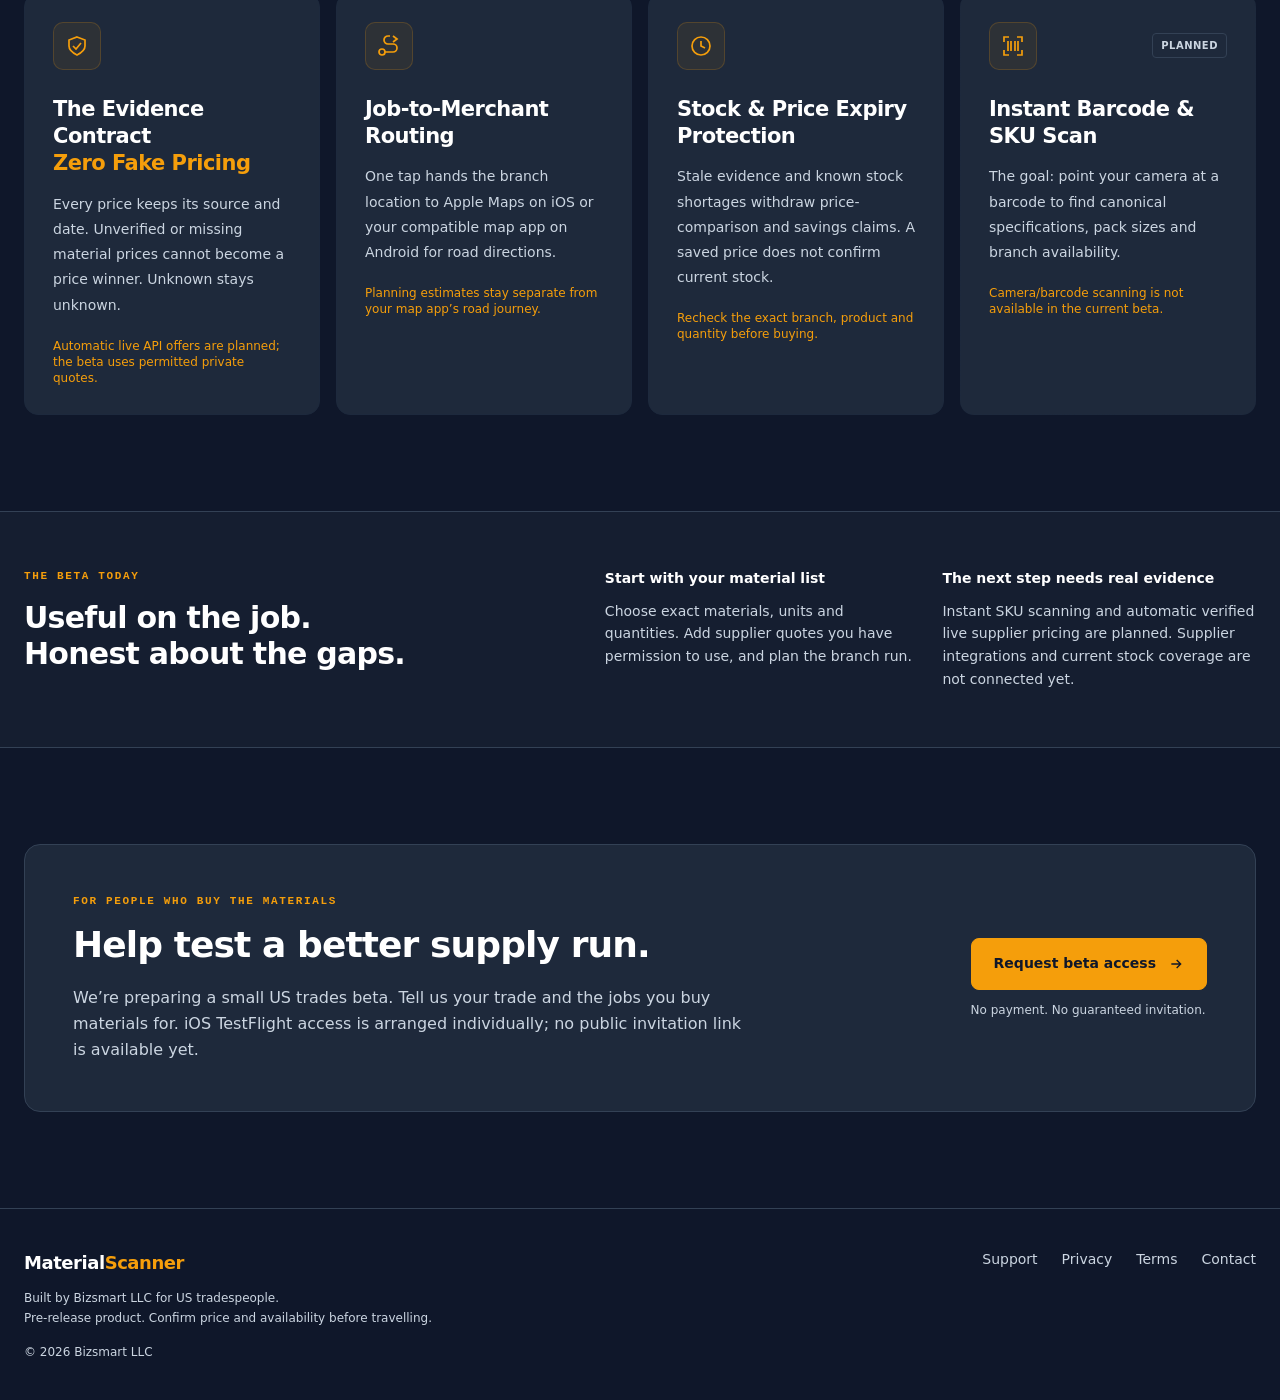
==== commit 948d95f9: "Refine landing page spacing, preview glow and feature hover borders" ====
--- a/index.html
+++ b/index.html
@@ -35,7 +35,7 @@
 <p class="mt-4 text-xs leading-relaxed text-copy">Private iOS beta · Request access below. No public invitation link yet.</p>
 <div class="mt-9 flex flex-wrap gap-x-6 gap-y-3 border-t border-line pt-6 text-xs font-medium text-copy"><span>For contractors</span><span>For plumbers</span><span>For electricians</span></div>
 </div>
-<div class="relative mx-auto w-full max-w-lg rounded-2xl border border-line bg-charcoal p-4 shadow-2xl sm:p-6" aria-label="Illustrative material list and supplier fallback display, not live supplier data">
+<div class="relative mx-auto w-full max-w-lg rounded-2xl border border-line bg-charcoal p-4 shadow-[0_0_50px_-12px_rgba(245,158,11,0.15)] sm:p-6" aria-label="Illustrative material list and supplier fallback display, not live supplier data">
 <div class="mb-5 flex flex-wrap items-center justify-between gap-2 border-b border-line pb-4"><span class="kicker text-copy">The supply run</span><span class="rounded border border-safety/30 bg-safety/10 px-2 py-1 text-[10px] font-semibold uppercase tracking-wider text-safety">Illustrative display</span></div>
 <div class="mb-4 rounded-xl bg-night p-5"><p class="kicker mb-3 text-safety">01 / Your material list</p><p class="font-semibold">Get the exact parts right.</p><div class="mt-4 flex justify-between gap-4 border-t border-line pt-3 text-sm text-copy"><span>½-inch copper elbow</span><span class="whitespace-nowrap font-mono">12 each</span></div><div class="mt-3 flex justify-between gap-4 text-sm text-copy"><span>¾-inch isolation valve</span><span class="whitespace-nowrap font-mono">2 each</span></div></div>
 <div class="example-grid rounded-xl border border-line bg-night p-5"><div class="flex items-center justify-between gap-3"><p class="kicker text-safety">02 / Nearby branch</p><svg class="h-5 w-5 text-copy" fill="none" stroke="currentColor" stroke-width="1.5" aria-hidden="true"><use href="#pin"/></svg></div><p class="mt-4 text-xl font-semibold tracking-tight">Local trade counter</p>
@@ -45,13 +45,13 @@
 <div class="mt-5 grid grid-cols-2 gap-3 text-center text-xs font-semibold"><span class="flex min-h-11 items-center justify-center gap-2 rounded-lg border border-line bg-charcoal"><svg class="h-4 w-4 text-safety" fill="none" stroke="currentColor" stroke-width="1.6" aria-hidden="true"><use href="#phone"/></svg>Call Branch</span><span class="flex min-h-11 items-center justify-center gap-2 rounded-lg bg-safety text-night"><svg class="h-4 w-4" fill="none" stroke="currentColor" stroke-width="1.6" aria-hidden="true"><use href="#route"/></svg>Get Directions</span></div>
 </div><p class="mt-4 text-center text-[11px] leading-relaxed text-copy">An example of the honest fallback. Not a live feed or a road ETA.</p>
 </div></section>
-<section id="integrity" class="border-y border-safety/25 bg-safety/5 py-8" aria-labelledby="integrity-heading"><div class="page-wrap flex items-start gap-4 sm:gap-6"><div class="feature-icon shrink-0"><svg class="h-6 w-6" fill="none" stroke="currentColor" stroke-width="1.7" aria-hidden="true"><use href="#shield"/></svg></div><div><h2 id="integrity-heading" class="text-base font-bold text-safety sm:text-lg">100% Data Honesty Guarantee</h2><p class="mt-2 max-w-4xl text-sm leading-relaxed text-copy sm:text-base">If a local yard doesn’t provide verified pricing, we don’t guess. You get straight-line distance, fuel and time estimates, plus direct branch contact and native map links.</p></div></div></section>
-<section id="how-it-works" class="page-wrap py-20 lg:py-24" aria-labelledby="features-heading"><div class="mb-10 max-w-2xl"><p class="kicker mb-4 text-safety">Four pillars. One practical supply run.</p><h2 id="features-heading" class="text-3xl font-semibold leading-tight tracking-tight sm:text-4xl">Know what’s verified.<br>Keep the job moving.</h2><p class="mt-5 text-base leading-relaxed text-copy">Clear evidence, useful journey guidance, and fewer assumptions between your material list and the trade counter.</p></div>
+<section id="integrity" class="border-y border-safety/25 bg-safety/5 py-16 md:py-24" aria-labelledby="integrity-heading"><div class="page-wrap flex items-start gap-4 sm:gap-6"><div class="feature-icon shrink-0"><svg class="h-6 w-6" fill="none" stroke="currentColor" stroke-width="1.7" aria-hidden="true"><use href="#shield"/></svg></div><div><h2 id="integrity-heading" class="text-base font-bold text-safety sm:text-lg">100% Data Honesty Guarantee</h2><p class="mt-2 max-w-4xl text-sm leading-relaxed text-copy sm:text-base">If a local yard doesn’t provide verified pricing, we don’t guess. You get straight-line distance, fuel and time estimates, plus direct branch contact and native map links.</p></div></div></section>
+<section id="how-it-works" class="page-wrap py-16 md:py-24" aria-labelledby="features-heading"><div class="mb-10 max-w-2xl"><p class="kicker mb-4 text-safety">Four pillars. One practical supply run.</p><h2 id="features-heading" class="text-3xl font-semibold leading-tight tracking-tight sm:text-4xl">Know what’s verified.<br>Keep the job moving.</h2><p class="mt-5 text-base leading-relaxed text-copy">Clear evidence, useful journey guidance, and fewer assumptions between your material list and the trade counter.</p></div>
 <div class="grid gap-4 sm:grid-cols-2 xl:grid-cols-4">
-<article class="feature-card"><div class="feature-icon"><svg class="h-6 w-6" fill="none" stroke="currentColor" stroke-width="1.7" aria-hidden="true"><use href="#shield"/></svg></div><h3>The Evidence Contract <span class="block text-safety">Zero Fake Pricing</span></h3><p>Every price keeps its source and date. Unverified or missing material prices cannot become a price winner. Unknown stays unknown.</p><p class="!mt-5 text-xs !text-safety">Automatic live API offers are planned; the beta uses permitted private quotes.</p></article>
-<article class="feature-card"><div class="feature-icon"><svg class="h-6 w-6" fill="none" stroke="currentColor" stroke-width="1.7" aria-hidden="true"><use href="#route"/></svg></div><h3>Job-to-Merchant Routing</h3><p>One tap hands the branch location to Apple Maps on iOS or your compatible map app on Android for road directions.</p><p class="!mt-5 text-xs !text-safety">Planning estimates stay separate from your map app’s road journey.</p></article>
-<article class="feature-card"><div class="feature-icon"><svg class="h-6 w-6" fill="none" stroke="currentColor" stroke-width="1.7" aria-hidden="true"><use href="#clock"/></svg></div><h3>Stock &amp; Price Expiry Protection</h3><p>Stale evidence and known stock shortages withdraw price-comparison and savings claims. A saved price does not confirm current stock.</p><p class="!mt-5 text-xs !text-safety">Recheck the exact branch, product and quantity before buying.</p></article>
-<article class="feature-card border-dashed"><div class="flex items-center justify-between gap-2"><div class="feature-icon"><svg class="h-6 w-6" fill="none" stroke="currentColor" stroke-width="1.7" aria-hidden="true"><use href="#scan"/></svg></div><span class="rounded border border-line px-2 py-1 text-[10px] font-semibold uppercase tracking-wider text-copy">Planned</span></div><h3>Instant Barcode &amp; SKU Scan</h3><p>The goal: point your camera at a barcode to find canonical specifications, pack sizes and branch availability.</p><p class="!mt-5 text-xs !text-safety">Camera/barcode scanning is not available in the current beta.</p></article>
+<article class="feature-card border border-slate-800 hover:border-amber-500/40 transition-colors duration-200"><div class="feature-icon"><svg class="h-6 w-6" fill="none" stroke="currentColor" stroke-width="1.7" aria-hidden="true"><use href="#shield"/></svg></div><h3>The Evidence Contract <span class="block text-safety">Zero Fake Pricing</span></h3><p>Every price keeps its source and date. Unverified or missing material prices cannot become a price winner. Unknown stays unknown.</p><p class="!mt-5 text-xs !text-safety">Automatic live API offers are planned; the beta uses permitted private quotes.</p></article>
+<article class="feature-card border border-slate-800 hover:border-amber-500/40 transition-colors duration-200"><div class="feature-icon"><svg class="h-6 w-6" fill="none" stroke="currentColor" stroke-width="1.7" aria-hidden="true"><use href="#route"/></svg></div><h3>Job-to-Merchant Routing</h3><p>One tap hands the branch location to Apple Maps on iOS or your compatible map app on Android for road directions.</p><p class="!mt-5 text-xs !text-safety">Planning estimates stay separate from your map app’s road journey.</p></article>
+<article class="feature-card border border-slate-800 hover:border-amber-500/40 transition-colors duration-200"><div class="feature-icon"><svg class="h-6 w-6" fill="none" stroke="currentColor" stroke-width="1.7" aria-hidden="true"><use href="#clock"/></svg></div><h3>Stock &amp; Price Expiry Protection</h3><p>Stale evidence and known stock shortages withdraw price-comparison and savings claims. A saved price does not confirm current stock.</p><p class="!mt-5 text-xs !text-safety">Recheck the exact branch, product and quantity before buying.</p></article>
+<article class="feature-card border border-slate-800 hover:border-amber-500/40 transition-colors duration-200 border-dashed"><div class="flex items-center justify-between gap-2"><div class="feature-icon"><svg class="h-6 w-6" fill="none" stroke="currentColor" stroke-width="1.7" aria-hidden="true"><use href="#scan"/></svg></div><span class="rounded border border-line px-2 py-1 text-[10px] font-semibold uppercase tracking-wider text-copy">Planned</span></div><h3>Instant Barcode &amp; SKU Scan</h3><p>The goal: point your camera at a barcode to find canonical specifications, pack sizes and branch availability.</p><p class="!mt-5 text-xs !text-safety">Camera/barcode scanning is not available in the current beta.</p></article>
 </div></section>
 <section class="border-y border-line bg-charcoal/40 py-14"><div class="page-wrap grid gap-8 lg:grid-cols-[1fr_1.3fr] lg:gap-20"><div><p class="kicker mb-4 text-safety">The beta today</p><h2 class="text-2xl font-semibold tracking-tight sm:text-3xl">Useful on the job.<br>Honest about the gaps.</h2></div><div class="grid gap-6 sm:grid-cols-2"><div><h3 class="mb-3 text-sm font-semibold text-white">Start with your material list</h3><p class="text-sm leading-relaxed text-copy">Choose exact materials, units and quantities. Add supplier quotes you have permission to use, and plan the branch run.</p></div><div><h3 class="mb-3 text-sm font-semibold text-white">The next step needs real evidence</h3><p class="text-sm leading-relaxed text-copy">Instant SKU scanning and automatic verified live supplier pricing are planned. Supplier integrations and current stock coverage are not connected yet.</p></div></div></div></section>
 <section id="beta" class="page-wrap py-20 lg:py-24" aria-labelledby="beta-heading"><div class="rounded-2xl border border-line bg-charcoal px-6 py-10 sm:p-12 lg:flex lg:items-center lg:justify-between lg:gap-12"><div class="max-w-2xl"><p class="kicker mb-4 text-safety">For people who buy the materials</p><h2 id="beta-heading" class="text-3xl font-semibold tracking-tight sm:text-4xl">Help test a better supply run.</h2><p class="mt-5 text-base leading-relaxed text-copy">We’re preparing a small US trades beta. Tell us your trade and the jobs you buy materials for. iOS TestFlight access is arranged individually; no public invitation link is available yet.</p></div><div class="mt-8 shrink-0 lg:mt-0"><a class="cta cta-primary" href="mailto:hello@materialscanner.com?subject=Material%20Scanner%20iOS%20beta%20access">Request beta access<svg class="h-4 w-4" fill="none" stroke="currentColor" stroke-width="2" aria-hidden="true"><use href="#arrow"/></svg></a><p class="mt-3 text-xs text-copy">No payment. No guaranteed invitation.</p></div></div></section>
--- a/assets/landing.css
+++ b/assets/landing.css
@@ -1,2 +1,2 @@
 /*! tailwindcss v4.2.2 | MIT License | https://tailwindcss.com */
-@layer properties{@supports (((-webkit-hyphens:none)) and (not (margin-trim:inline))) or ((-moz-orient:inline) and (not (color:rgb(from red r g b)))){*,:before,:after,::backdrop{--tw-border-style:solid;--tw-leading:initial;--tw-font-weight:initial;--tw-tracking:initial;--tw-shadow:0 0 #0000;--tw-shadow-color:initial;--tw-shadow-alpha:100%;--tw-inset-shadow:0 0 #0000;--tw-inset-shadow-color:initial;--tw-inset-shadow-alpha:100%;--tw-ring-color:initial;--tw-ring-shadow:0 0 #0000;--tw-inset-ring-color:initial;--tw-inset-ring-shadow:0 0 #0000;--tw-ring-inset:initial;--tw-ring-offset-width:0px;--tw-ring-offset-color:#fff;--tw-ring-offset-shadow:0 0 #0000;--tw-backdrop-blur:initial;--tw-backdrop-brightness:initial;--tw-backdrop-contrast:initial;--tw-backdrop-grayscale:initial;--tw-backdrop-hue-rotate:initial;--tw-backdrop-invert:initial;--tw-backdrop-opacity:initial;--tw-backdrop-saturate:initial;--tw-backdrop-sepia:initial}}}@layer theme{:root,:host{--font-sans:ui-sans-serif,system-ui,-apple-system,BlinkMacSystemFont,"Segoe UI",sans-serif;--font-mono:ui-monospace,SFMono-Regular,Menlo,Monaco,Consolas,"Liberation Mono","Courier New",monospace;--color-white:#fff;--spacing:.25rem;--container-md:28rem;--container-lg:32rem;--container-xl:36rem;--container-2xl:42rem;--container-4xl:56rem;--text-xs:.75rem;--text-xs--line-height:calc(1/.75);--text-sm:.875rem;--text-sm--line-height:calc(1.25/.875);--text-base:1rem;--text-base--line-height:calc(1.5/1);--text-lg:1.125rem;--text-lg--line-height:calc(1.75/1.125);--text-xl:1.25rem;--text-xl--line-height:calc(1.75/1.25);--text-2xl:1.5rem;--text-2xl--line-height:calc(2/1.5);--text-3xl:1.875rem;--text-3xl--line-height:calc(2.25/1.875);--text-4xl:2.25rem;--text-4xl--line-height:calc(2.5/2.25);--font-weight-medium:500;--font-weight-semibold:600;--font-weight-bold:700;--tracking-tight:-.025em;--tracking-wider:.05em;--leading-tight:1.25;--leading-relaxed:1.625;--radius-lg:.5rem;--radius-xl:.75rem;--radius-2xl:1rem;--blur-md:12px;--default-font-family:var(--font-sans);--default-mono-font-family:var(--font-mono);--color-night:#0f172a;--color-safety:#f59e0b;--color-charcoal:#1e293b;--color-line:#334155;--color-copy:#cbd5e1}}@layer base{*,:after,:before,::backdrop{box-sizing:border-box;border:0 solid;margin:0;padding:0}::file-selector-button{box-sizing:border-box;border:0 solid;margin:0;padding:0}html,:host{-webkit-text-size-adjust:100%;tab-size:4;line-height:1.5;font-family:var(--default-font-family,ui-sans-serif,system-ui,sans-serif,"Apple Color Emoji","Segoe UI Emoji","Segoe UI Symbol","Noto Color Emoji");font-feature-settings:var(--default-font-feature-settings,normal);font-variation-settings:var(--default-font-variation-settings,normal);-webkit-tap-highlight-color:transparent}hr{height:0;color:inherit;border-top-width:1px}abbr:where([title]){-webkit-text-decoration:underline dotted;text-decoration:underline dotted}h1,h2,h3,h4,h5,h6{font-size:inherit;font-weight:inherit}a{color:inherit;-webkit-text-decoration:inherit;-webkit-text-decoration:inherit;-webkit-text-decoration:inherit;text-decoration:inherit}b,strong{font-weight:bolder}code,kbd,samp,pre{font-family:var(--default-mono-font-family,ui-monospace,SFMono-Regular,Menlo,Monaco,Consolas,"Liberation Mono","Courier New",monospace);font-feature-settings:var(--default-mono-font-feature-settings,normal);font-variation-settings:var(--default-mono-font-variation-settings,normal);font-size:1em}small{font-size:80%}sub,sup{vertical-align:baseline;font-size:75%;line-height:0;position:relative}sub{bottom:-.25em}sup{top:-.5em}table{text-indent:0;border-color:inherit;border-collapse:collapse}:-moz-focusring{outline:auto}progress{vertical-align:baseline}summary{display:list-item}ol,ul,menu{list-style:none}img,svg,video,canvas,audio,iframe,embed,object{vertical-align:middle;display:block}img,video{max-width:100%;height:auto}button,input,select,optgroup,textarea{font:inherit;font-feature-settings:inherit;font-variation-settings:inherit;letter-spacing:inherit;color:inherit;opacity:1;background-color:#0000;border-radius:0}::file-selector-button{font:inherit;font-feature-settings:inherit;font-variation-settings:inherit;letter-spacing:inherit;color:inherit;opacity:1;background-color:#0000;border-radius:0}:where(select:is([multiple],[size])) optgroup{font-weight:bolder}:where(select:is([multiple],[size])) optgroup option{padding-inline-start:20px}::file-selector-button{margin-inline-end:4px}::placeholder{opacity:1}@supports (not ((-webkit-appearance:-apple-pay-button))) or (contain-intrinsic-size:1px){::placeholder{color:currentColor}@supports (color:color-mix(in lab, red, red)){::placeholder{color:color-mix(in oklab,currentcolor 50%,transparent)}}}textarea{resize:vertical}::-webkit-search-decoration{-webkit-appearance:none}::-webkit-date-and-time-value{min-height:1lh;text-align:inherit}::-webkit-datetime-edit{display:inline-flex}::-webkit-datetime-edit-fields-wrapper{padding:0}::-webkit-datetime-edit{padding-block:0}::-webkit-datetime-edit-year-field{padding-block:0}::-webkit-datetime-edit-month-field{padding-block:0}::-webkit-datetime-edit-day-field{padding-block:0}::-webkit-datetime-edit-hour-field{padding-block:0}::-webkit-datetime-edit-minute-field{padding-block:0}::-webkit-datetime-edit-second-field{padding-block:0}::-webkit-datetime-edit-millisecond-field{padding-block:0}::-webkit-datetime-edit-meridiem-field{padding-block:0}::-webkit-calendar-picker-indicator{line-height:1}:-moz-ui-invalid{box-shadow:none}button,input:where([type=button],[type=reset],[type=submit]){appearance:button}::file-selector-button{appearance:button}::-webkit-inner-spin-button{height:auto}::-webkit-outer-spin-button{height:auto}[hidden]:where(:not([hidden=until-found])){display:none!important}html{scroll-behavior:smooth;scroll-padding-top:6rem}body{min-width:280px}header .page-wrap{flex-wrap:wrap;padding-block:12px}header .page-wrap>a{min-width:0}main>section:first-child{grid-template-columns:minmax(0,1fr)}main>section:first-child>div{min-width:0}a,summary{-webkit-tap-highlight-color:transparent}:focus-visible{outline-offset:5px;outline:3px solid #f59e0b}summary::-webkit-details-marker{display:none}summary{list-style:none}}@layer components{.page-wrap{width:min(1240px,100% - 48px);margin-inline:auto}.cta{border-radius:8px;justify-content:center;align-items:center;gap:12px;min-height:52px;padding:14px 22px;font-size:14px;font-weight:700;text-decoration:none;transition:background .15s,border-color .15s;display:inline-flex}.cta-primary{color:#0f172a;background:#f59e0b;border:1px solid #f59e0b}.cta-primary:hover{background:#fbbf24;border-color:#fbbf24}.cta-secondary{color:#fff;background:0 0;border:1px solid #475569}.cta-secondary:hover{background:#1e293b;border-color:#94a3b8}.kicker{letter-spacing:.15em;text-transform:uppercase;font-family:ui-monospace,SFMono-Regular,monospace;font-size:11px;font-weight:600}.hero-title{letter-spacing:-.055em;font-size:clamp(42px,5.35vw,72px);font-weight:750;line-height:1.04}.feature-card{background:#1e293b;border:1px solid #334155;border-radius:14px;min-width:0;padding:28px}.feature-card h3{letter-spacing:-.025em;margin-top:26px;font-size:21px;font-weight:650;line-height:1.3}.feature-card p{color:#cbd5e1;margin-top:14px;font-size:14px;line-height:1.8}.feature-icon{color:#f59e0b;background:#f59e0b12;border:1px solid #f59e0b30;border-radius:10px;justify-content:center;align-items:center;width:48px;height:48px;display:flex}.example-grid{background-image:linear-gradient(#33415530 1px,#0000 1px),linear-gradient(90deg,#33415530 1px,#0000 1px);background-size:32px 32px}@media (min-width:1024px){main>section:first-child{grid-template-columns:minmax(0,1.12fr) minmax(0,1fr)}}.menu-panel{background:#1e293b;border:1px solid #334155;border-radius:12px;width:min(280px,100vw - 48px);padding:16px;position:absolute;top:58px;right:0;box-shadow:0 16px 40px #0005}.menu-panel a{min-height:44px;padding:10px;display:block}@media (max-width:639px){.page-wrap{width:calc(100% - 40px)}.hero-title{font-size:clamp(36px,9.6vw,50px)}.feature-card{padding:24px}}@media (prefers-reduced-motion:reduce){html{scroll-behavior:auto}.cta{transition:none}}}@layer utilities{.fixed{position:fixed}.relative{position:relative}.sticky{position:sticky}.-top-24{top:calc(var(--spacing)*-24)}.top-0{top:calc(var(--spacing)*0)}.left-4{left:calc(var(--spacing)*4)}.z-30{z-index:30}.z-50{z-index:50}.mx-auto{margin-inline:auto}.my-5{margin-block:calc(var(--spacing)*5)}.\!mt-5{margin-top:calc(var(--spacing)*5)!important}.mt-1{margin-top:calc(var(--spacing)*1)}.mt-2{margin-top:calc(var(--spacing)*2)}.mt-3{margin-top:calc(var(--spacing)*3)}.mt-4{margin-top:calc(var(--spacing)*4)}.mt-5{margin-top:calc(var(--spacing)*5)}.mt-7{margin-top:calc(var(--spacing)*7)}.mt-8{margin-top:calc(var(--spacing)*8)}.mt-9{margin-top:calc(var(--spacing)*9)}.mb-3{margin-bottom:calc(var(--spacing)*3)}.mb-4{margin-bottom:calc(var(--spacing)*4)}.mb-5{margin-bottom:calc(var(--spacing)*5)}.mb-7{margin-bottom:calc(var(--spacing)*7)}.mb-10{margin-bottom:calc(var(--spacing)*10)}.ml-2{margin-left:calc(var(--spacing)*2)}.block{display:block}.flex{display:flex}.grid{display:grid}.hidden{display:none}.h-2{height:calc(var(--spacing)*2)}.h-4{height:calc(var(--spacing)*4)}.h-5{height:calc(var(--spacing)*5)}.h-6{height:calc(var(--spacing)*6)}.h-10{height:calc(var(--spacing)*10)}.min-h-11{min-height:calc(var(--spacing)*11)}.min-h-20{min-height:calc(var(--spacing)*20)}.w-2{width:calc(var(--spacing)*2)}.w-4{width:calc(var(--spacing)*4)}.w-5{width:calc(var(--spacing)*5)}.w-6{width:calc(var(--spacing)*6)}.w-10{width:calc(var(--spacing)*10)}.w-full{width:100%}.max-w-2xl{max-width:var(--container-2xl)}.max-w-4xl{max-width:var(--container-4xl)}.max-w-lg{max-width:var(--container-lg)}.max-w-md{max-width:var(--container-md)}.max-w-xl{max-width:var(--container-xl)}.shrink-0{flex-shrink:0}.cursor-pointer{cursor:pointer}.grid-cols-2{grid-template-columns:repeat(2,minmax(0,1fr))}.flex-col{flex-direction:column}.flex-wrap{flex-wrap:wrap}.items-center{align-items:center}.items-start{align-items:flex-start}.justify-between{justify-content:space-between}.justify-center{justify-content:center}.gap-2{gap:calc(var(--spacing)*2)}.gap-3{gap:calc(var(--spacing)*3)}.gap-4{gap:calc(var(--spacing)*4)}.gap-5{gap:calc(var(--spacing)*5)}.gap-6{gap:calc(var(--spacing)*6)}.gap-7{gap:calc(var(--spacing)*7)}.gap-8{gap:calc(var(--spacing)*8)}.gap-14{gap:calc(var(--spacing)*14)}.gap-x-6{column-gap:calc(var(--spacing)*6)}.gap-y-3{row-gap:calc(var(--spacing)*3)}.gap-y-4{row-gap:calc(var(--spacing)*4)}.rounded{border-radius:.25rem}.rounded-2xl{border-radius:var(--radius-2xl)}.rounded-full{border-radius:3.40282e38px}.rounded-lg{border-radius:var(--radius-lg)}.rounded-xl{border-radius:var(--radius-xl)}.border{border-style:var(--tw-border-style);border-width:1px}.border-y{border-block-style:var(--tw-border-style);border-block-width:1px}.border-t{border-top-style:var(--tw-border-style);border-top-width:1px}.border-b{border-bottom-style:var(--tw-border-style);border-bottom-width:1px}.border-dashed{--tw-border-style:dashed;border-style:dashed}.border-line{border-color:var(--color-line)}.border-safety\/25{border-color:#f59e0b40}@supports (color:color-mix(in lab, red, red)){.border-safety\/25{border-color:color-mix(in oklab,var(--color-safety)25%,transparent)}}.border-safety\/30{border-color:#f59e0b4d}@supports (color:color-mix(in lab, red, red)){.border-safety\/30{border-color:color-mix(in oklab,var(--color-safety)30%,transparent)}}.bg-charcoal{background-color:var(--color-charcoal)}.bg-charcoal\/40{background-color:#1e293b66}@supports (color:color-mix(in lab, red, red)){.bg-charcoal\/40{background-color:color-mix(in oklab,var(--color-charcoal)40%,transparent)}}.bg-night{background-color:var(--color-night)}.bg-night\/95{background-color:#0f172af2}@supports (color:color-mix(in lab, red, red)){.bg-night\/95{background-color:color-mix(in oklab,var(--color-night)95%,transparent)}}.bg-safety{background-color:var(--color-safety)}.bg-safety\/5{background-color:#f59e0b0d}@supports (color:color-mix(in lab, red, red)){.bg-safety\/5{background-color:color-mix(in oklab,var(--color-safety)5%,transparent)}}.bg-safety\/10{background-color:#f59e0b1a}@supports (color:color-mix(in lab, red, red)){.bg-safety\/10{background-color:color-mix(in oklab,var(--color-safety)10%,transparent)}}.p-4{padding:calc(var(--spacing)*4)}.p-5{padding:calc(var(--spacing)*5)}.px-2{padding-inline:calc(var(--spacing)*2)}.px-3{padding-inline:calc(var(--spacing)*3)}.px-5{padding-inline:calc(var(--spacing)*5)}.px-6{padding-inline:calc(var(--spacing)*6)}.py-1{padding-block:calc(var(--spacing)*1)}.py-2{padding-block:calc(var(--spacing)*2)}.py-3{padding-block:calc(var(--spacing)*3)}.py-8{padding-block:calc(var(--spacing)*8)}.py-10{padding-block:calc(var(--spacing)*10)}.py-14{padding-block:calc(var(--spacing)*14)}.py-16{padding-block:calc(var(--spacing)*16)}.py-20{padding-block:calc(var(--spacing)*20)}.pt-3{padding-top:calc(var(--spacing)*3)}.pt-6{padding-top:calc(var(--spacing)*6)}.pb-4{padding-bottom:calc(var(--spacing)*4)}.text-center{text-align:center}.font-mono{font-family:var(--font-mono)}.font-sans{font-family:var(--font-sans)}.text-2xl{font-size:var(--text-2xl);line-height:var(--tw-leading,var(--text-2xl--line-height))}.text-3xl{font-size:var(--text-3xl);line-height:var(--tw-leading,var(--text-3xl--line-height))}.text-base{font-size:var(--text-base);line-height:var(--tw-leading,var(--text-base--line-height))}.text-lg{font-size:var(--text-lg);line-height:var(--tw-leading,var(--text-lg--line-height))}.text-sm{font-size:var(--text-sm);line-height:var(--tw-leading,var(--text-sm--line-height))}.text-xl{font-size:var(--text-xl);line-height:var(--tw-leading,var(--text-xl--line-height))}.text-xs{font-size:var(--text-xs);line-height:var(--tw-leading,var(--text-xs--line-height))}.text-\[10px\]{font-size:10px}.text-\[11px\]{font-size:11px}.leading-relaxed{--tw-leading:var(--leading-relaxed);line-height:var(--leading-relaxed)}.leading-tight{--tw-leading:var(--leading-tight);line-height:var(--leading-tight)}.font-bold{--tw-font-weight:var(--font-weight-bold);font-weight:var(--font-weight-bold)}.font-medium{--tw-font-weight:var(--font-weight-medium);font-weight:var(--font-weight-medium)}.font-semibold{--tw-font-weight:var(--font-weight-semibold);font-weight:var(--font-weight-semibold)}.tracking-tight{--tw-tracking:var(--tracking-tight);letter-spacing:var(--tracking-tight)}.tracking-wider{--tw-tracking:var(--tracking-wider);letter-spacing:var(--tracking-wider)}.whitespace-nowrap{white-space:nowrap}.\!text-safety{color:var(--color-safety)!important}.text-copy{color:var(--color-copy)}.text-night{color:var(--color-night)}.text-safety{color:var(--color-safety)}.text-white{color:var(--color-white)}.uppercase{text-transform:uppercase}.antialiased{-webkit-font-smoothing:antialiased;-moz-osx-font-smoothing:grayscale}.shadow-2xl{--tw-shadow:0 25px 50px -12px var(--tw-shadow-color,#00000040);box-shadow:var(--tw-inset-shadow),var(--tw-inset-ring-shadow),var(--tw-ring-offset-shadow),var(--tw-ring-shadow),var(--tw-shadow)}.backdrop-blur-md{--tw-backdrop-blur:blur(var(--blur-md));-webkit-backdrop-filter:var(--tw-backdrop-blur,)var(--tw-backdrop-brightness,)var(--tw-backdrop-contrast,)var(--tw-backdrop-grayscale,)var(--tw-backdrop-hue-rotate,)var(--tw-backdrop-invert,)var(--tw-backdrop-opacity,)var(--tw-backdrop-saturate,)var(--tw-backdrop-sepia,);backdrop-filter:var(--tw-backdrop-blur,)var(--tw-backdrop-brightness,)var(--tw-backdrop-contrast,)var(--tw-backdrop-grayscale,)var(--tw-backdrop-hue-rotate,)var(--tw-backdrop-invert,)var(--tw-backdrop-opacity,)var(--tw-backdrop-saturate,)var(--tw-backdrop-sepia,)}@media (hover:hover){.hover\:text-white:hover{color:var(--color-white)}}.focus\:top-4:focus{top:calc(var(--spacing)*4)}@media (min-width:40rem){.sm\:grid-cols-2{grid-template-columns:repeat(2,minmax(0,1fr))}.sm\:flex-row{flex-direction:row}.sm\:gap-6{gap:calc(var(--spacing)*6)}.sm\:p-6{padding:calc(var(--spacing)*6)}.sm\:p-12{padding:calc(var(--spacing)*12)}.sm\:text-3xl{font-size:var(--text-3xl);line-height:var(--tw-leading,var(--text-3xl--line-height))}.sm\:text-4xl{font-size:var(--text-4xl);line-height:var(--tw-leading,var(--text-4xl--line-height))}.sm\:text-base{font-size:var(--text-base);line-height:var(--tw-leading,var(--text-base--line-height))}.sm\:text-lg{font-size:var(--text-lg);line-height:var(--tw-leading,var(--text-lg--line-height))}}@media (min-width:48rem){.md\:flex{display:flex}.md\:hidden{display:none}}@media (min-width:64rem){.lg\:mt-0{margin-top:calc(var(--spacing)*0)}.lg\:flex{display:flex}.lg\:grid-cols-\[1\.12fr_1fr\]{grid-template-columns:1.12fr 1fr}.lg\:grid-cols-\[1fr_1\.3fr\]{grid-template-columns:1fr 1.3fr}.lg\:items-center{align-items:center}.lg\:justify-between{justify-content:space-between}.lg\:gap-12{gap:calc(var(--spacing)*12)}.lg\:gap-20{gap:calc(var(--spacing)*20)}.lg\:py-24{padding-block:calc(var(--spacing)*24)}}@media (min-width:80rem){.xl\:grid-cols-4{grid-template-columns:repeat(4,minmax(0,1fr))}}}@property --tw-border-style{syntax:"*";inherits:false;initial-value:solid}@property --tw-leading{syntax:"*";inherits:false}@property --tw-font-weight{syntax:"*";inherits:false}@property --tw-tracking{syntax:"*";inherits:false}@property --tw-shadow{syntax:"*";inherits:false;initial-value:0 0 #0000}@property --tw-shadow-color{syntax:"*";inherits:false}@property --tw-shadow-alpha{syntax:"<percentage>";inherits:false;initial-value:100%}@property --tw-inset-shadow{syntax:"*";inherits:false;initial-value:0 0 #0000}@property --tw-inset-shadow-color{syntax:"*";inherits:false}@property --tw-inset-shadow-alpha{syntax:"<percentage>";inherits:false;initial-value:100%}@property --tw-ring-color{syntax:"*";inherits:false}@property --tw-ring-shadow{syntax:"*";inherits:false;initial-value:0 0 #0000}@property --tw-inset-ring-color{syntax:"*";inherits:false}@property --tw-inset-ring-shadow{syntax:"*";inherits:false;initial-value:0 0 #0000}@property --tw-ring-inset{syntax:"*";inherits:false}@property --tw-ring-offset-width{syntax:"<length>";inherits:false;initial-value:0}@property --tw-ring-offset-color{syntax:"*";inherits:false;initial-value:#fff}@property --tw-ring-offset-shadow{syntax:"*";inherits:false;initial-value:0 0 #0000}@property --tw-backdrop-blur{syntax:"*";inherits:false}@property --tw-backdrop-brightness{syntax:"*";inherits:false}@property --tw-backdrop-contrast{syntax:"*";inherits:false}@property --tw-backdrop-grayscale{syntax:"*";inherits:false}@property --tw-backdrop-hue-rotate{syntax:"*";inherits:false}@property --tw-backdrop-invert{syntax:"*";inherits:false}@property --tw-backdrop-opacity{syntax:"*";inherits:false}@property --tw-backdrop-saturate{syntax:"*";inherits:false}@property --tw-backdrop-sepia{syntax:"*";inherits:false}
+@layer properties{@supports (((-webkit-hyphens:none)) and (not (margin-trim:inline))) or ((-moz-orient:inline) and (not (color:rgb(from red r g b)))){*,:before,:after,::backdrop{--tw-border-style:solid;--tw-leading:initial;--tw-font-weight:initial;--tw-tracking:initial;--tw-shadow:0 0 #0000;--tw-shadow-color:initial;--tw-shadow-alpha:100%;--tw-inset-shadow:0 0 #0000;--tw-inset-shadow-color:initial;--tw-inset-shadow-alpha:100%;--tw-ring-color:initial;--tw-ring-shadow:0 0 #0000;--tw-inset-ring-color:initial;--tw-inset-ring-shadow:0 0 #0000;--tw-ring-inset:initial;--tw-ring-offset-width:0px;--tw-ring-offset-color:#fff;--tw-ring-offset-shadow:0 0 #0000;--tw-backdrop-blur:initial;--tw-backdrop-brightness:initial;--tw-backdrop-contrast:initial;--tw-backdrop-grayscale:initial;--tw-backdrop-hue-rotate:initial;--tw-backdrop-invert:initial;--tw-backdrop-opacity:initial;--tw-backdrop-saturate:initial;--tw-backdrop-sepia:initial;--tw-duration:initial}}}@layer theme{:root,:host{--font-sans:ui-sans-serif,system-ui,-apple-system,BlinkMacSystemFont,"Segoe UI",sans-serif;--font-mono:ui-monospace,SFMono-Regular,Menlo,Monaco,Consolas,"Liberation Mono","Courier New",monospace;--color-amber-500:oklch(76.9% .188 70.08);--color-slate-800:oklch(27.9% .041 260.031);--color-white:#fff;--spacing:.25rem;--container-md:28rem;--container-lg:32rem;--container-xl:36rem;--container-2xl:42rem;--container-4xl:56rem;--text-xs:.75rem;--text-xs--line-height:calc(1/.75);--text-sm:.875rem;--text-sm--line-height:calc(1.25/.875);--text-base:1rem;--text-base--line-height:calc(1.5/1);--text-lg:1.125rem;--text-lg--line-height:calc(1.75/1.125);--text-xl:1.25rem;--text-xl--line-height:calc(1.75/1.25);--text-2xl:1.5rem;--text-2xl--line-height:calc(2/1.5);--text-3xl:1.875rem;--text-3xl--line-height:calc(2.25/1.875);--text-4xl:2.25rem;--text-4xl--line-height:calc(2.5/2.25);--font-weight-medium:500;--font-weight-semibold:600;--font-weight-bold:700;--tracking-tight:-.025em;--tracking-wider:.05em;--leading-tight:1.25;--leading-relaxed:1.625;--radius-lg:.5rem;--radius-xl:.75rem;--radius-2xl:1rem;--blur-md:12px;--default-transition-duration:.15s;--default-transition-timing-function:cubic-bezier(.4,0,.2,1);--default-font-family:var(--font-sans);--default-mono-font-family:var(--font-mono);--color-night:#0f172a;--color-safety:#f59e0b;--color-charcoal:#1e293b;--color-line:#334155;--color-copy:#cbd5e1}}@layer base{*,:after,:before,::backdrop{box-sizing:border-box;border:0 solid;margin:0;padding:0}::file-selector-button{box-sizing:border-box;border:0 solid;margin:0;padding:0}html,:host{-webkit-text-size-adjust:100%;tab-size:4;line-height:1.5;font-family:var(--default-font-family,ui-sans-serif,system-ui,sans-serif,"Apple Color Emoji","Segoe UI Emoji","Segoe UI Symbol","Noto Color Emoji");font-feature-settings:var(--default-font-feature-settings,normal);font-variation-settings:var(--default-font-variation-settings,normal);-webkit-tap-highlight-color:transparent}hr{height:0;color:inherit;border-top-width:1px}abbr:where([title]){-webkit-text-decoration:underline dotted;text-decoration:underline dotted}h1,h2,h3,h4,h5,h6{font-size:inherit;font-weight:inherit}a{color:inherit;-webkit-text-decoration:inherit;-webkit-text-decoration:inherit;-webkit-text-decoration:inherit;text-decoration:inherit}b,strong{font-weight:bolder}code,kbd,samp,pre{font-family:var(--default-mono-font-family,ui-monospace,SFMono-Regular,Menlo,Monaco,Consolas,"Liberation Mono","Courier New",monospace);font-feature-settings:var(--default-mono-font-feature-settings,normal);font-variation-settings:var(--default-mono-font-variation-settings,normal);font-size:1em}small{font-size:80%}sub,sup{vertical-align:baseline;font-size:75%;line-height:0;position:relative}sub{bottom:-.25em}sup{top:-.5em}table{text-indent:0;border-color:inherit;border-collapse:collapse}:-moz-focusring{outline:auto}progress{vertical-align:baseline}summary{display:list-item}ol,ul,menu{list-style:none}img,svg,video,canvas,audio,iframe,embed,object{vertical-align:middle;display:block}img,video{max-width:100%;height:auto}button,input,select,optgroup,textarea{font:inherit;font-feature-settings:inherit;font-variation-settings:inherit;letter-spacing:inherit;color:inherit;opacity:1;background-color:#0000;border-radius:0}::file-selector-button{font:inherit;font-feature-settings:inherit;font-variation-settings:inherit;letter-spacing:inherit;color:inherit;opacity:1;background-color:#0000;border-radius:0}:where(select:is([multiple],[size])) optgroup{font-weight:bolder}:where(select:is([multiple],[size])) optgroup option{padding-inline-start:20px}::file-selector-button{margin-inline-end:4px}::placeholder{opacity:1}@supports (not ((-webkit-appearance:-apple-pay-button))) or (contain-intrinsic-size:1px){::placeholder{color:currentColor}@supports (color:color-mix(in lab, red, red)){::placeholder{color:color-mix(in oklab,currentcolor 50%,transparent)}}}textarea{resize:vertical}::-webkit-search-decoration{-webkit-appearance:none}::-webkit-date-and-time-value{min-height:1lh;text-align:inherit}::-webkit-datetime-edit{display:inline-flex}::-webkit-datetime-edit-fields-wrapper{padding:0}::-webkit-datetime-edit{padding-block:0}::-webkit-datetime-edit-year-field{padding-block:0}::-webkit-datetime-edit-month-field{padding-block:0}::-webkit-datetime-edit-day-field{padding-block:0}::-webkit-datetime-edit-hour-field{padding-block:0}::-webkit-datetime-edit-minute-field{padding-block:0}::-webkit-datetime-edit-second-field{padding-block:0}::-webkit-datetime-edit-millisecond-field{padding-block:0}::-webkit-datetime-edit-meridiem-field{padding-block:0}::-webkit-calendar-picker-indicator{line-height:1}:-moz-ui-invalid{box-shadow:none}button,input:where([type=button],[type=reset],[type=submit]){appearance:button}::file-selector-button{appearance:button}::-webkit-inner-spin-button{height:auto}::-webkit-outer-spin-button{height:auto}[hidden]:where(:not([hidden=until-found])){display:none!important}html{scroll-behavior:smooth;scroll-padding-top:6rem}body{min-width:280px}header .page-wrap{flex-wrap:wrap;padding-block:12px}header .page-wrap>a{min-width:0}main>section:first-child{grid-template-columns:minmax(0,1fr)}main>section:first-child>div{min-width:0}a,summary{-webkit-tap-highlight-color:transparent}:focus-visible{outline-offset:5px;outline:3px solid #f59e0b}summary::-webkit-details-marker{display:none}summary{list-style:none}}@layer components{.page-wrap{width:min(1240px,100% - 48px);margin-inline:auto}.cta{border-radius:8px;justify-content:center;align-items:center;gap:12px;min-height:52px;padding:14px 22px;font-size:14px;font-weight:700;text-decoration:none;transition:background .15s,border-color .15s;display:inline-flex}.cta-primary{color:#0f172a;background:#f59e0b;border:1px solid #f59e0b}.cta-primary:hover{background:#fbbf24;border-color:#fbbf24}.cta-secondary{color:#fff;background:0 0;border:1px solid #475569}.cta-secondary:hover{background:#1e293b;border-color:#94a3b8}.kicker{letter-spacing:.15em;text-transform:uppercase;font-family:ui-monospace,SFMono-Regular,monospace;font-size:11px;font-weight:600}.hero-title{letter-spacing:-.055em;font-size:clamp(42px,5.35vw,72px);font-weight:750;line-height:1.04}.feature-card{background:#1e293b;border:1px solid #334155;border-radius:14px;min-width:0;padding:28px}.feature-card h3{letter-spacing:-.025em;margin-top:26px;font-size:21px;font-weight:650;line-height:1.3}.feature-card p{color:#cbd5e1;margin-top:14px;font-size:14px;line-height:1.8}.feature-icon{color:#f59e0b;background:#f59e0b12;border:1px solid #f59e0b30;border-radius:10px;justify-content:center;align-items:center;width:48px;height:48px;display:flex}.example-grid{background-image:linear-gradient(#33415530 1px,#0000 1px),linear-gradient(90deg,#33415530 1px,#0000 1px);background-size:32px 32px}@media (min-width:1024px){main>section:first-child{grid-template-columns:minmax(0,1.12fr) minmax(0,1fr)}}.menu-panel{background:#1e293b;border:1px solid #334155;border-radius:12px;width:min(280px,100vw - 48px);padding:16px;position:absolute;top:58px;right:0;box-shadow:0 16px 40px #0005}.menu-panel a{min-height:44px;padding:10px;display:block}@media (max-width:639px){.page-wrap{width:calc(100% - 40px)}.hero-title{font-size:clamp(36px,9.6vw,50px)}.feature-card{padding:24px}}@media (prefers-reduced-motion:reduce){html{scroll-behavior:auto}.cta{transition:none}}}@layer utilities{.fixed{position:fixed}.relative{position:relative}.sticky{position:sticky}.-top-24{top:calc(var(--spacing)*-24)}.top-0{top:calc(var(--spacing)*0)}.left-4{left:calc(var(--spacing)*4)}.z-30{z-index:30}.z-50{z-index:50}.mx-auto{margin-inline:auto}.my-5{margin-block:calc(var(--spacing)*5)}.\!mt-5{margin-top:calc(var(--spacing)*5)!important}.mt-1{margin-top:calc(var(--spacing)*1)}.mt-2{margin-top:calc(var(--spacing)*2)}.mt-3{margin-top:calc(var(--spacing)*3)}.mt-4{margin-top:calc(var(--spacing)*4)}.mt-5{margin-top:calc(var(--spacing)*5)}.mt-7{margin-top:calc(var(--spacing)*7)}.mt-8{margin-top:calc(var(--spacing)*8)}.mt-9{margin-top:calc(var(--spacing)*9)}.mb-3{margin-bottom:calc(var(--spacing)*3)}.mb-4{margin-bottom:calc(var(--spacing)*4)}.mb-5{margin-bottom:calc(var(--spacing)*5)}.mb-7{margin-bottom:calc(var(--spacing)*7)}.mb-10{margin-bottom:calc(var(--spacing)*10)}.ml-2{margin-left:calc(var(--spacing)*2)}.block{display:block}.flex{display:flex}.grid{display:grid}.hidden{display:none}.h-2{height:calc(var(--spacing)*2)}.h-4{height:calc(var(--spacing)*4)}.h-5{height:calc(var(--spacing)*5)}.h-6{height:calc(var(--spacing)*6)}.h-10{height:calc(var(--spacing)*10)}.min-h-11{min-height:calc(var(--spacing)*11)}.min-h-20{min-height:calc(var(--spacing)*20)}.w-2{width:calc(var(--spacing)*2)}.w-4{width:calc(var(--spacing)*4)}.w-5{width:calc(var(--spacing)*5)}.w-6{width:calc(var(--spacing)*6)}.w-10{width:calc(var(--spacing)*10)}.w-full{width:100%}.max-w-2xl{max-width:var(--container-2xl)}.max-w-4xl{max-width:var(--container-4xl)}.max-w-lg{max-width:var(--container-lg)}.max-w-md{max-width:var(--container-md)}.max-w-xl{max-width:var(--container-xl)}.shrink-0{flex-shrink:0}.cursor-pointer{cursor:pointer}.grid-cols-2{grid-template-columns:repeat(2,minmax(0,1fr))}.flex-col{flex-direction:column}.flex-wrap{flex-wrap:wrap}.items-center{align-items:center}.items-start{align-items:flex-start}.justify-between{justify-content:space-between}.justify-center{justify-content:center}.gap-2{gap:calc(var(--spacing)*2)}.gap-3{gap:calc(var(--spacing)*3)}.gap-4{gap:calc(var(--spacing)*4)}.gap-5{gap:calc(var(--spacing)*5)}.gap-6{gap:calc(var(--spacing)*6)}.gap-7{gap:calc(var(--spacing)*7)}.gap-8{gap:calc(var(--spacing)*8)}.gap-14{gap:calc(var(--spacing)*14)}.gap-x-6{column-gap:calc(var(--spacing)*6)}.gap-y-3{row-gap:calc(var(--spacing)*3)}.gap-y-4{row-gap:calc(var(--spacing)*4)}.rounded{border-radius:.25rem}.rounded-2xl{border-radius:var(--radius-2xl)}.rounded-full{border-radius:3.40282e38px}.rounded-lg{border-radius:var(--radius-lg)}.rounded-xl{border-radius:var(--radius-xl)}.border{border-style:var(--tw-border-style);border-width:1px}.border-y{border-block-style:var(--tw-border-style);border-block-width:1px}.border-t{border-top-style:var(--tw-border-style);border-top-width:1px}.border-b{border-bottom-style:var(--tw-border-style);border-bottom-width:1px}.border-dashed{--tw-border-style:dashed;border-style:dashed}.border-line{border-color:var(--color-line)}.border-safety\/25{border-color:#f59e0b40}@supports (color:color-mix(in lab, red, red)){.border-safety\/25{border-color:color-mix(in oklab,var(--color-safety)25%,transparent)}}.border-safety\/30{border-color:#f59e0b4d}@supports (color:color-mix(in lab, red, red)){.border-safety\/30{border-color:color-mix(in oklab,var(--color-safety)30%,transparent)}}.border-slate-800{border-color:var(--color-slate-800)}.bg-charcoal{background-color:var(--color-charcoal)}.bg-charcoal\/40{background-color:#1e293b66}@supports (color:color-mix(in lab, red, red)){.bg-charcoal\/40{background-color:color-mix(in oklab,var(--color-charcoal)40%,transparent)}}.bg-night{background-color:var(--color-night)}.bg-night\/95{background-color:#0f172af2}@supports (color:color-mix(in lab, red, red)){.bg-night\/95{background-color:color-mix(in oklab,var(--color-night)95%,transparent)}}.bg-safety{background-color:var(--color-safety)}.bg-safety\/5{background-color:#f59e0b0d}@supports (color:color-mix(in lab, red, red)){.bg-safety\/5{background-color:color-mix(in oklab,var(--color-safety)5%,transparent)}}.bg-safety\/10{background-color:#f59e0b1a}@supports (color:color-mix(in lab, red, red)){.bg-safety\/10{background-color:color-mix(in oklab,var(--color-safety)10%,transparent)}}.p-4{padding:calc(var(--spacing)*4)}.p-5{padding:calc(var(--spacing)*5)}.px-2{padding-inline:calc(var(--spacing)*2)}.px-3{padding-inline:calc(var(--spacing)*3)}.px-5{padding-inline:calc(var(--spacing)*5)}.px-6{padding-inline:calc(var(--spacing)*6)}.py-1{padding-block:calc(var(--spacing)*1)}.py-2{padding-block:calc(var(--spacing)*2)}.py-3{padding-block:calc(var(--spacing)*3)}.py-10{padding-block:calc(var(--spacing)*10)}.py-14{padding-block:calc(var(--spacing)*14)}.py-16{padding-block:calc(var(--spacing)*16)}.py-20{padding-block:calc(var(--spacing)*20)}.pt-3{padding-top:calc(var(--spacing)*3)}.pt-6{padding-top:calc(var(--spacing)*6)}.pb-4{padding-bottom:calc(var(--spacing)*4)}.text-center{text-align:center}.font-mono{font-family:var(--font-mono)}.font-sans{font-family:var(--font-sans)}.text-2xl{font-size:var(--text-2xl);line-height:var(--tw-leading,var(--text-2xl--line-height))}.text-3xl{font-size:var(--text-3xl);line-height:var(--tw-leading,var(--text-3xl--line-height))}.text-base{font-size:var(--text-base);line-height:var(--tw-leading,var(--text-base--line-height))}.text-lg{font-size:var(--text-lg);line-height:var(--tw-leading,var(--text-lg--line-height))}.text-sm{font-size:var(--text-sm);line-height:var(--tw-leading,var(--text-sm--line-height))}.text-xl{font-size:var(--text-xl);line-height:var(--tw-leading,var(--text-xl--line-height))}.text-xs{font-size:var(--text-xs);line-height:var(--tw-leading,var(--text-xs--line-height))}.text-\[10px\]{font-size:10px}.text-\[11px\]{font-size:11px}.leading-relaxed{--tw-leading:var(--leading-relaxed);line-height:var(--leading-relaxed)}.leading-tight{--tw-leading:var(--leading-tight);line-height:var(--leading-tight)}.font-bold{--tw-font-weight:var(--font-weight-bold);font-weight:var(--font-weight-bold)}.font-medium{--tw-font-weight:var(--font-weight-medium);font-weight:var(--font-weight-medium)}.font-semibold{--tw-font-weight:var(--font-weight-semibold);font-weight:var(--font-weight-semibold)}.tracking-tight{--tw-tracking:var(--tracking-tight);letter-spacing:var(--tracking-tight)}.tracking-wider{--tw-tracking:var(--tracking-wider);letter-spacing:var(--tracking-wider)}.whitespace-nowrap{white-space:nowrap}.\!text-safety{color:var(--color-safety)!important}.text-copy{color:var(--color-copy)}.text-night{color:var(--color-night)}.text-safety{color:var(--color-safety)}.text-white{color:var(--color-white)}.uppercase{text-transform:uppercase}.antialiased{-webkit-font-smoothing:antialiased;-moz-osx-font-smoothing:grayscale}.shadow-\[0_0_50px_-12px_rgba\(245\,158\,11\,0\.15\)\]{--tw-shadow:0 0 50px -12px var(--tw-shadow-color,#f59e0b26);box-shadow:var(--tw-inset-shadow),var(--tw-inset-ring-shadow),var(--tw-ring-offset-shadow),var(--tw-ring-shadow),var(--tw-shadow)}.backdrop-blur-md{--tw-backdrop-blur:blur(var(--blur-md));-webkit-backdrop-filter:var(--tw-backdrop-blur,)var(--tw-backdrop-brightness,)var(--tw-backdrop-contrast,)var(--tw-backdrop-grayscale,)var(--tw-backdrop-hue-rotate,)var(--tw-backdrop-invert,)var(--tw-backdrop-opacity,)var(--tw-backdrop-saturate,)var(--tw-backdrop-sepia,);backdrop-filter:var(--tw-backdrop-blur,)var(--tw-backdrop-brightness,)var(--tw-backdrop-contrast,)var(--tw-backdrop-grayscale,)var(--tw-backdrop-hue-rotate,)var(--tw-backdrop-invert,)var(--tw-backdrop-opacity,)var(--tw-backdrop-saturate,)var(--tw-backdrop-sepia,)}.transition-colors{transition-property:color,background-color,border-color,outline-color,text-decoration-color,fill,stroke,--tw-gradient-from,--tw-gradient-via,--tw-gradient-to;transition-timing-function:var(--tw-ease,var(--default-transition-timing-function));transition-duration:var(--tw-duration,var(--default-transition-duration))}.duration-200{--tw-duration:.2s;transition-duration:.2s}@media (hover:hover){.hover\:border-amber-500\/40:hover{border-color:#f99c0066}@supports (color:color-mix(in lab, red, red)){.hover\:border-amber-500\/40:hover{border-color:color-mix(in oklab,var(--color-amber-500)40%,transparent)}}.hover\:text-white:hover{color:var(--color-white)}}.focus\:top-4:focus{top:calc(var(--spacing)*4)}@media (min-width:40rem){.sm\:grid-cols-2{grid-template-columns:repeat(2,minmax(0,1fr))}.sm\:flex-row{flex-direction:row}.sm\:gap-6{gap:calc(var(--spacing)*6)}.sm\:p-6{padding:calc(var(--spacing)*6)}.sm\:p-12{padding:calc(var(--spacing)*12)}.sm\:text-3xl{font-size:var(--text-3xl);line-height:var(--tw-leading,var(--text-3xl--line-height))}.sm\:text-4xl{font-size:var(--text-4xl);line-height:var(--tw-leading,var(--text-4xl--line-height))}.sm\:text-base{font-size:var(--text-base);line-height:var(--tw-leading,var(--text-base--line-height))}.sm\:text-lg{font-size:var(--text-lg);line-height:var(--tw-leading,var(--text-lg--line-height))}}@media (min-width:48rem){.md\:flex{display:flex}.md\:hidden{display:none}.md\:py-24{padding-block:calc(var(--spacing)*24)}}@media (min-width:64rem){.lg\:mt-0{margin-top:calc(var(--spacing)*0)}.lg\:flex{display:flex}.lg\:grid-cols-\[1\.12fr_1fr\]{grid-template-columns:1.12fr 1fr}.lg\:grid-cols-\[1fr_1\.3fr\]{grid-template-columns:1fr 1.3fr}.lg\:items-center{align-items:center}.lg\:justify-between{justify-content:space-between}.lg\:gap-12{gap:calc(var(--spacing)*12)}.lg\:gap-20{gap:calc(var(--spacing)*20)}.lg\:py-24{padding-block:calc(var(--spacing)*24)}}@media (min-width:80rem){.xl\:grid-cols-4{grid-template-columns:repeat(4,minmax(0,1fr))}}}@property --tw-border-style{syntax:"*";inherits:false;initial-value:solid}@property --tw-leading{syntax:"*";inherits:false}@property --tw-font-weight{syntax:"*";inherits:false}@property --tw-tracking{syntax:"*";inherits:false}@property --tw-shadow{syntax:"*";inherits:false;initial-value:0 0 #0000}@property --tw-shadow-color{syntax:"*";inherits:false}@property --tw-shadow-alpha{syntax:"<percentage>";inherits:false;initial-value:100%}@property --tw-inset-shadow{syntax:"*";inherits:false;initial-value:0 0 #0000}@property --tw-inset-shadow-color{syntax:"*";inherits:false}@property --tw-inset-shadow-alpha{syntax:"<percentage>";inherits:false;initial-value:100%}@property --tw-ring-color{syntax:"*";inherits:false}@property --tw-ring-shadow{syntax:"*";inherits:false;initial-value:0 0 #0000}@property --tw-inset-ring-color{syntax:"*";inherits:false}@property --tw-inset-ring-shadow{syntax:"*";inherits:false;initial-value:0 0 #0000}@property --tw-ring-inset{syntax:"*";inherits:false}@property --tw-ring-offset-width{syntax:"<length>";inherits:false;initial-value:0}@property --tw-ring-offset-color{syntax:"*";inherits:false;initial-value:#fff}@property --tw-ring-offset-shadow{syntax:"*";inherits:false;initial-value:0 0 #0000}@property --tw-backdrop-blur{syntax:"*";inherits:false}@property --tw-backdrop-brightness{syntax:"*";inherits:false}@property --tw-backdrop-contrast{syntax:"*";inherits:false}@property --tw-backdrop-grayscale{syntax:"*";inherits:false}@property --tw-backdrop-hue-rotate{syntax:"*";inherits:false}@property --tw-backdrop-invert{syntax:"*";inherits:false}@property --tw-backdrop-opacity{syntax:"*";inherits:false}@property --tw-backdrop-saturate{syntax:"*";inherits:false}@property --tw-backdrop-sepia{syntax:"*";inherits:false}@property --tw-duration{syntax:"*";inherits:false}
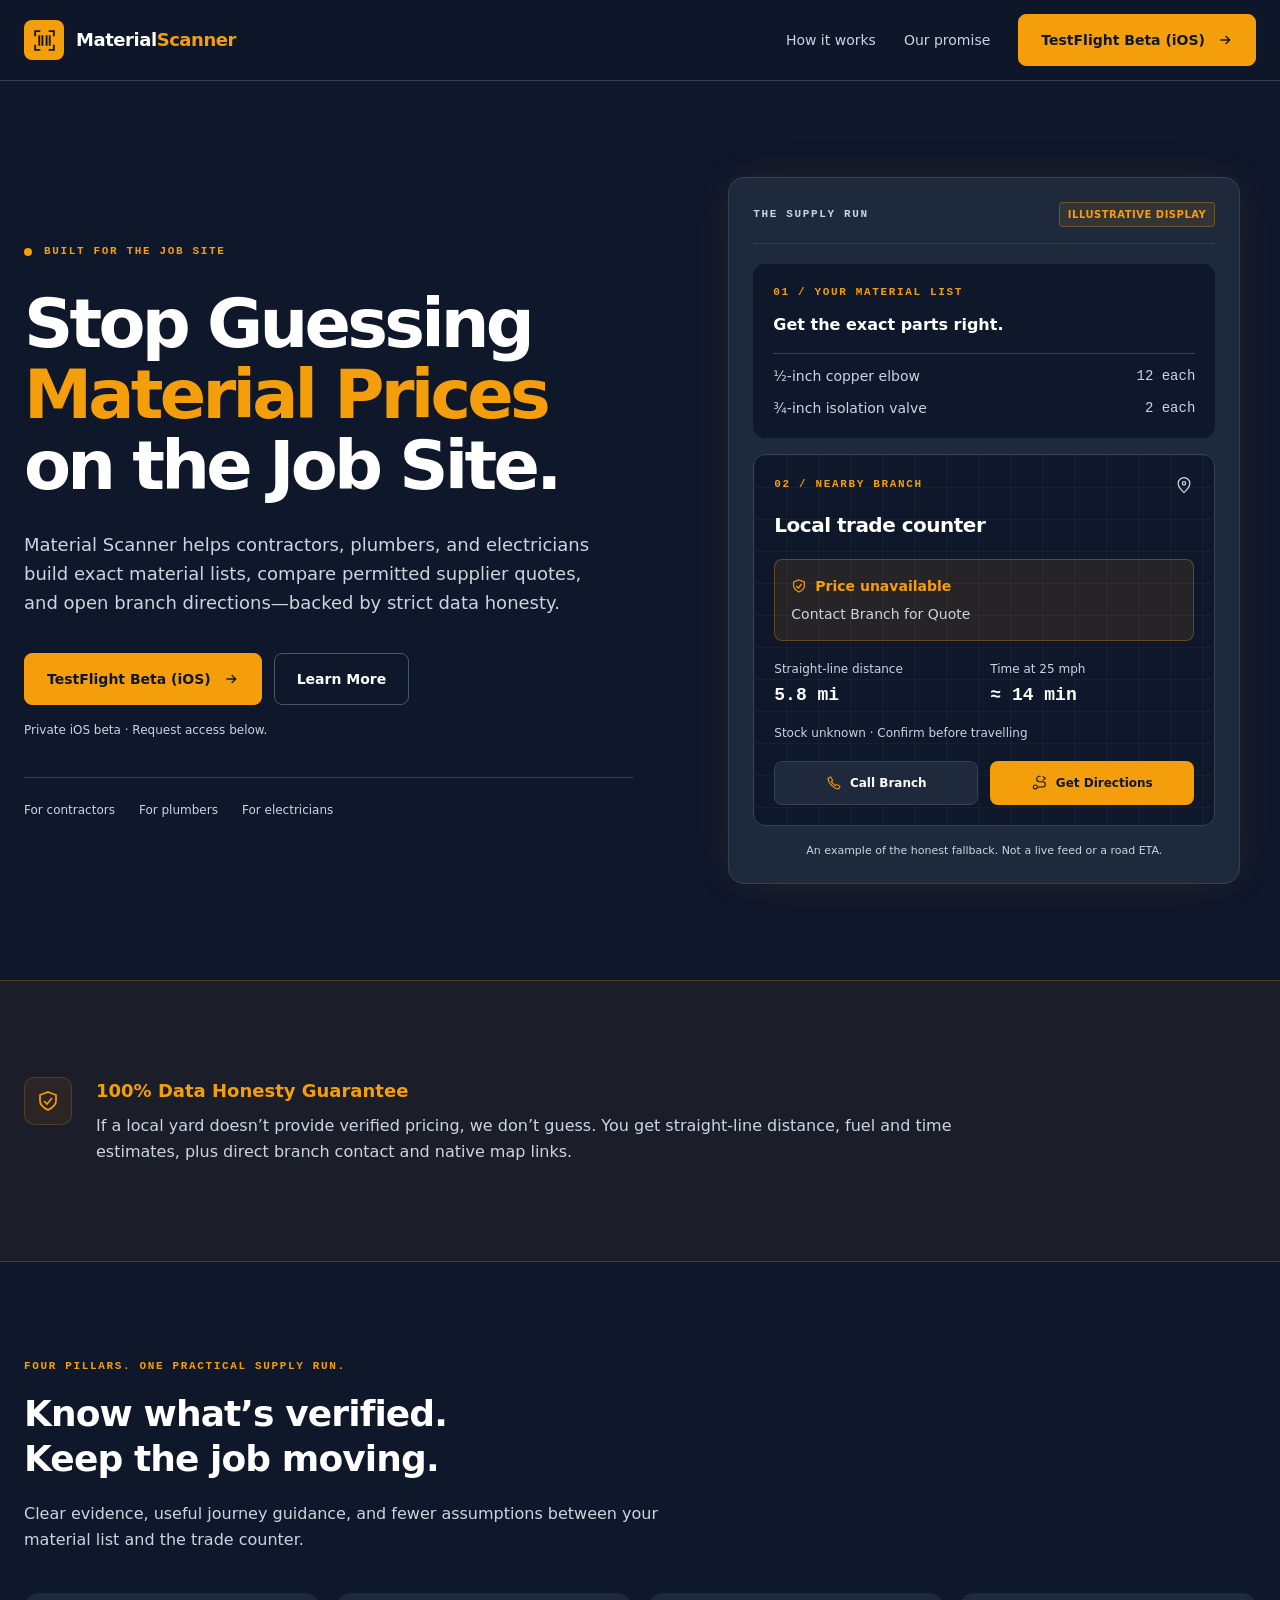
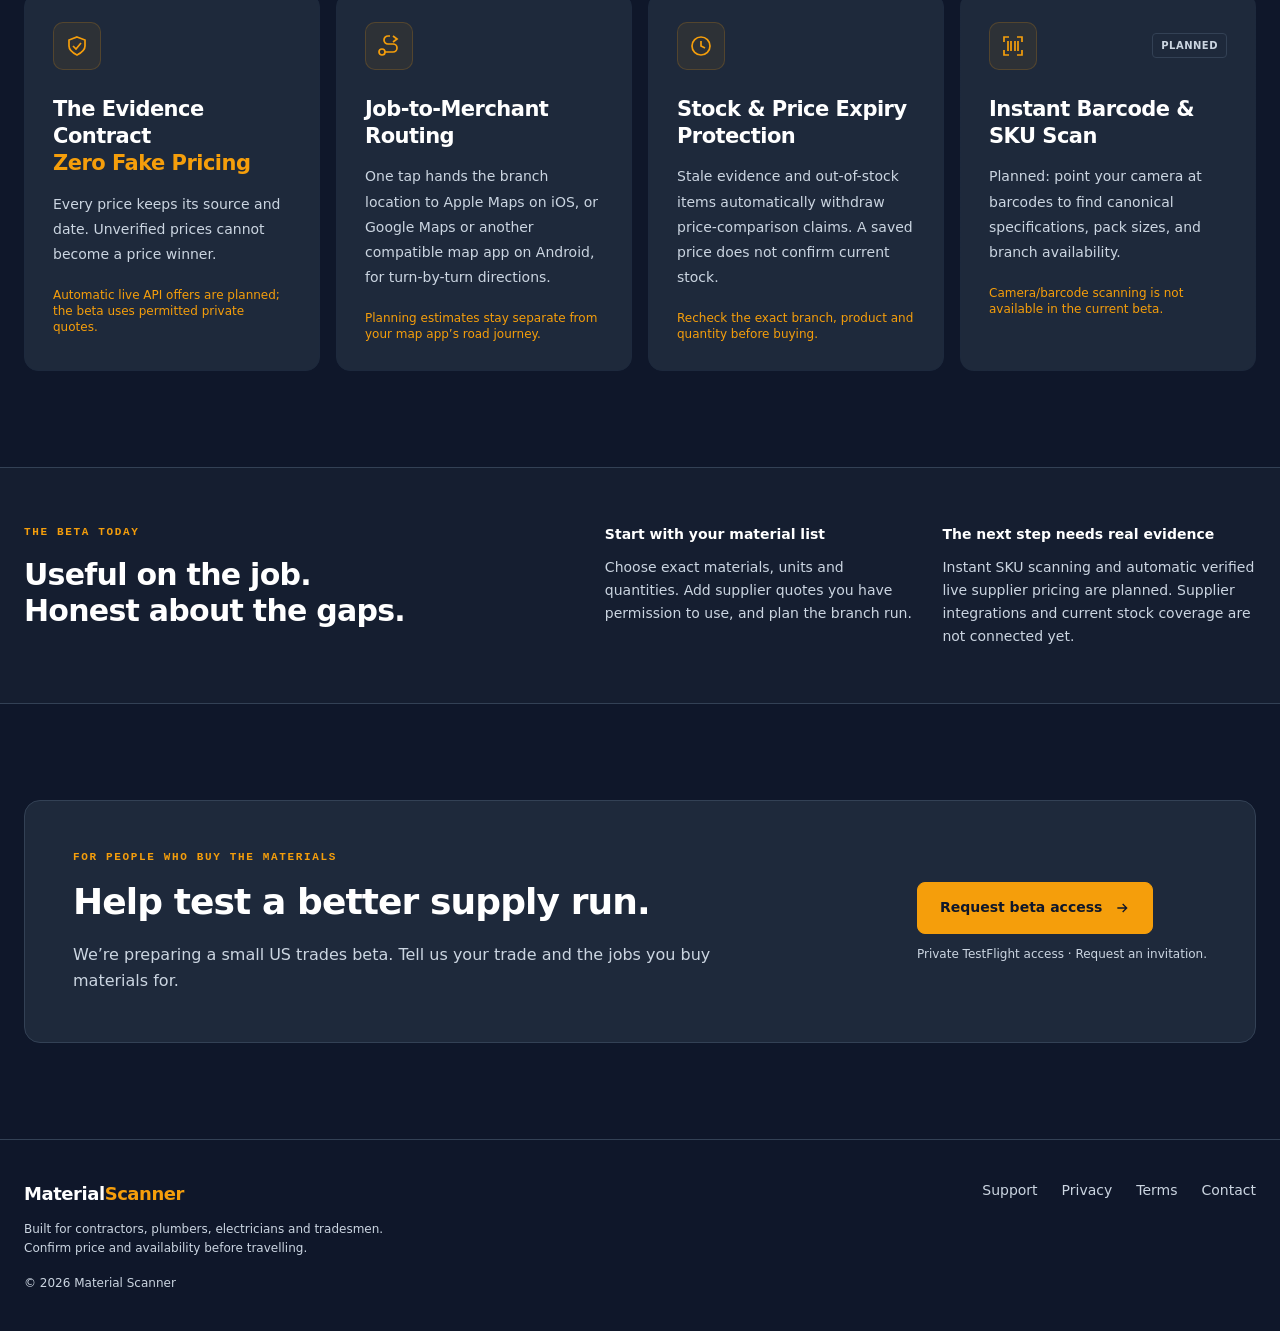
==== commit 1fe8c9cd: "Align landing copy with contractor-focused specification" ====
--- a/index.html
+++ b/index.html
@@ -7,7 +7,7 @@
 <link rel="canonical" href="https://materialscanner.com/">
 <meta property="og:title" content="Stop Guessing Material Prices on the Job Site."><meta property="og:description" content="Build the right material list. Keep pricing honest. Plan the branch run. Private beta for US trades."><meta property="og:type" content="website"><meta property="og:url" content="https://materialscanner.com/"><meta name="twitter:card" content="summary">
 <link rel="icon" href="data:image/svg+xml,%3Csvg%20xmlns%3D%22http%3A%2F%2Fwww.w3.org%2F2000%2Fsvg%22%20viewBox%3D%220%200%2032%2032%22%3E%3Crect%20width%3D%2232%22%20height%3D%2232%22%20rx%3D%228%22%20fill%3D%22%23F59E0B%22%2F%3E%3Cpath%20d%3D%22M8%2013V8h5m6%200h5v5M8%2019v5h5m6%200h5v-5M13%2013v6m3-6v6m3-6v6%22%20fill%3D%22none%22%20stroke%3D%22%230F172A%22%20stroke-width%3D%222%22%2F%3E%3C%2Fsvg%3E">
-<meta name="theme-color" content="#0F172A"><link rel="stylesheet" href="/assets/landing.css">
+<meta name="theme-color" content="#0F172A"><link rel="stylesheet" href="/assets/landing.css?v=contractor-11oct2026">
 </head>
 <body class="bg-night font-sans text-white antialiased">
 <a href="#main" class="fixed -top-24 left-4 z-50 rounded-lg bg-safety px-5 py-3 font-bold text-night focus:top-4">Skip to content</a>
@@ -32,7 +32,7 @@
 <h1 id="hero-heading" class="hero-title"><span class="block">Stop Guessing</span> <span class="block text-safety">Material Prices</span> <span class="block">on the Job Site.</span></h1>
 <p class="mt-7 max-w-xl text-base leading-relaxed text-copy sm:text-lg">Material Scanner helps contractors, plumbers, and electricians build exact material lists, compare permitted supplier quotes, and open branch directions—backed by strict data honesty.</p>
 <div class="mt-9 flex flex-wrap gap-3"><a class="cta cta-primary" href="#beta">TestFlight Beta (iOS)<svg class="h-4 w-4" fill="none" stroke="currentColor" stroke-width="2" aria-hidden="true"><use href="#arrow"/></svg></a><a class="cta cta-secondary" href="#how-it-works">Learn More</a></div>
-<p class="mt-4 text-xs leading-relaxed text-copy">Private iOS beta · Request access below. No public invitation link yet.</p>
+<p class="mt-4 text-xs leading-relaxed text-copy">Private iOS beta · Request access below.</p>
 <div class="mt-9 flex flex-wrap gap-x-6 gap-y-3 border-t border-line pt-6 text-xs font-medium text-copy"><span>For contractors</span><span>For plumbers</span><span>For electricians</span></div>
 </div>
 <div class="relative mx-auto w-full max-w-lg rounded-2xl border border-line bg-charcoal p-4 shadow-[0_0_50px_-12px_rgba(245,158,11,0.15)] sm:p-6" aria-label="Illustrative material list and supplier fallback display, not live supplier data">
@@ -48,15 +48,15 @@
 <section id="integrity" class="border-y border-safety/25 bg-safety/5 py-16 md:py-24" aria-labelledby="integrity-heading"><div class="page-wrap flex items-start gap-4 sm:gap-6"><div class="feature-icon shrink-0"><svg class="h-6 w-6" fill="none" stroke="currentColor" stroke-width="1.7" aria-hidden="true"><use href="#shield"/></svg></div><div><h2 id="integrity-heading" class="text-base font-bold text-safety sm:text-lg">100% Data Honesty Guarantee</h2><p class="mt-2 max-w-4xl text-sm leading-relaxed text-copy sm:text-base">If a local yard doesn’t provide verified pricing, we don’t guess. You get straight-line distance, fuel and time estimates, plus direct branch contact and native map links.</p></div></div></section>
 <section id="how-it-works" class="page-wrap py-16 md:py-24" aria-labelledby="features-heading"><div class="mb-10 max-w-2xl"><p class="kicker mb-4 text-safety">Four pillars. One practical supply run.</p><h2 id="features-heading" class="text-3xl font-semibold leading-tight tracking-tight sm:text-4xl">Know what’s verified.<br>Keep the job moving.</h2><p class="mt-5 text-base leading-relaxed text-copy">Clear evidence, useful journey guidance, and fewer assumptions between your material list and the trade counter.</p></div>
 <div class="grid gap-4 sm:grid-cols-2 xl:grid-cols-4">
-<article class="feature-card border border-slate-800 hover:border-amber-500/40 transition-colors duration-200"><div class="feature-icon"><svg class="h-6 w-6" fill="none" stroke="currentColor" stroke-width="1.7" aria-hidden="true"><use href="#shield"/></svg></div><h3>The Evidence Contract <span class="block text-safety">Zero Fake Pricing</span></h3><p>Every price keeps its source and date. Unverified or missing material prices cannot become a price winner. Unknown stays unknown.</p><p class="!mt-5 text-xs !text-safety">Automatic live API offers are planned; the beta uses permitted private quotes.</p></article>
-<article class="feature-card border border-slate-800 hover:border-amber-500/40 transition-colors duration-200"><div class="feature-icon"><svg class="h-6 w-6" fill="none" stroke="currentColor" stroke-width="1.7" aria-hidden="true"><use href="#route"/></svg></div><h3>Job-to-Merchant Routing</h3><p>One tap hands the branch location to Apple Maps on iOS or your compatible map app on Android for road directions.</p><p class="!mt-5 text-xs !text-safety">Planning estimates stay separate from your map app’s road journey.</p></article>
-<article class="feature-card border border-slate-800 hover:border-amber-500/40 transition-colors duration-200"><div class="feature-icon"><svg class="h-6 w-6" fill="none" stroke="currentColor" stroke-width="1.7" aria-hidden="true"><use href="#clock"/></svg></div><h3>Stock &amp; Price Expiry Protection</h3><p>Stale evidence and known stock shortages withdraw price-comparison and savings claims. A saved price does not confirm current stock.</p><p class="!mt-5 text-xs !text-safety">Recheck the exact branch, product and quantity before buying.</p></article>
-<article class="feature-card border border-slate-800 hover:border-amber-500/40 transition-colors duration-200 border-dashed"><div class="flex items-center justify-between gap-2"><div class="feature-icon"><svg class="h-6 w-6" fill="none" stroke="currentColor" stroke-width="1.7" aria-hidden="true"><use href="#scan"/></svg></div><span class="rounded border border-line px-2 py-1 text-[10px] font-semibold uppercase tracking-wider text-copy">Planned</span></div><h3>Instant Barcode &amp; SKU Scan</h3><p>The goal: point your camera at a barcode to find canonical specifications, pack sizes and branch availability.</p><p class="!mt-5 text-xs !text-safety">Camera/barcode scanning is not available in the current beta.</p></article>
+<article class="feature-card border border-slate-800 hover:border-amber-500/40 transition-colors duration-200"><div class="feature-icon"><svg class="h-6 w-6" fill="none" stroke="currentColor" stroke-width="1.7" aria-hidden="true"><use href="#shield"/></svg></div><h3>The Evidence Contract <span class="block text-safety">Zero Fake Pricing</span></h3><p>Every price keeps its source and date. Unverified prices cannot become a price winner.</p><p class="!mt-5 text-xs !text-safety">Automatic live API offers are planned; the beta uses permitted private quotes.</p></article>
+<article class="feature-card border border-slate-800 hover:border-amber-500/40 transition-colors duration-200"><div class="feature-icon"><svg class="h-6 w-6" fill="none" stroke="currentColor" stroke-width="1.7" aria-hidden="true"><use href="#route"/></svg></div><h3>Job-to-Merchant Routing</h3><p>One tap hands the branch location to Apple Maps on iOS, or Google Maps or another compatible map app on Android, for turn-by-turn directions.</p><p class="!mt-5 text-xs !text-safety">Planning estimates stay separate from your map app’s road journey.</p></article>
+<article class="feature-card border border-slate-800 hover:border-amber-500/40 transition-colors duration-200"><div class="feature-icon"><svg class="h-6 w-6" fill="none" stroke="currentColor" stroke-width="1.7" aria-hidden="true"><use href="#clock"/></svg></div><h3>Stock &amp; Price Expiry Protection</h3><p>Stale evidence and out-of-stock items automatically withdraw price-comparison claims. A saved price does not confirm current stock.</p><p class="!mt-5 text-xs !text-safety">Recheck the exact branch, product and quantity before buying.</p></article>
+<article class="feature-card border border-slate-800 hover:border-amber-500/40 transition-colors duration-200 border-dashed"><div class="flex items-center justify-between gap-2"><div class="feature-icon"><svg class="h-6 w-6" fill="none" stroke="currentColor" stroke-width="1.7" aria-hidden="true"><use href="#scan"/></svg></div><span class="rounded border border-line px-2 py-1 text-[10px] font-semibold uppercase tracking-wider text-copy">Planned</span></div><h3>Instant Barcode &amp; SKU Scan</h3><p>Planned: point your camera at barcodes to find canonical specifications, pack sizes, and branch availability.</p><p class="!mt-5 text-xs !text-safety">Camera/barcode scanning is not available in the current beta.</p></article>
 </div></section>
 <section class="border-y border-line bg-charcoal/40 py-14"><div class="page-wrap grid gap-8 lg:grid-cols-[1fr_1.3fr] lg:gap-20"><div><p class="kicker mb-4 text-safety">The beta today</p><h2 class="text-2xl font-semibold tracking-tight sm:text-3xl">Useful on the job.<br>Honest about the gaps.</h2></div><div class="grid gap-6 sm:grid-cols-2"><div><h3 class="mb-3 text-sm font-semibold text-white">Start with your material list</h3><p class="text-sm leading-relaxed text-copy">Choose exact materials, units and quantities. Add supplier quotes you have permission to use, and plan the branch run.</p></div><div><h3 class="mb-3 text-sm font-semibold text-white">The next step needs real evidence</h3><p class="text-sm leading-relaxed text-copy">Instant SKU scanning and automatic verified live supplier pricing are planned. Supplier integrations and current stock coverage are not connected yet.</p></div></div></div></section>
-<section id="beta" class="page-wrap py-20 lg:py-24" aria-labelledby="beta-heading"><div class="rounded-2xl border border-line bg-charcoal px-6 py-10 sm:p-12 lg:flex lg:items-center lg:justify-between lg:gap-12"><div class="max-w-2xl"><p class="kicker mb-4 text-safety">For people who buy the materials</p><h2 id="beta-heading" class="text-3xl font-semibold tracking-tight sm:text-4xl">Help test a better supply run.</h2><p class="mt-5 text-base leading-relaxed text-copy">We’re preparing a small US trades beta. Tell us your trade and the jobs you buy materials for. iOS TestFlight access is arranged individually; no public invitation link is available yet.</p></div><div class="mt-8 shrink-0 lg:mt-0"><a class="cta cta-primary" href="mailto:hello@materialscanner.com?subject=Material%20Scanner%20iOS%20beta%20access">Request beta access<svg class="h-4 w-4" fill="none" stroke="currentColor" stroke-width="2" aria-hidden="true"><use href="#arrow"/></svg></a><p class="mt-3 text-xs text-copy">No payment. No guaranteed invitation.</p></div></div></section>
+<section id="beta" class="page-wrap py-20 lg:py-24" aria-labelledby="beta-heading"><div class="rounded-2xl border border-line bg-charcoal px-6 py-10 sm:p-12 lg:flex lg:items-center lg:justify-between lg:gap-12"><div class="max-w-2xl"><p class="kicker mb-4 text-safety">For people who buy the materials</p><h2 id="beta-heading" class="text-3xl font-semibold tracking-tight sm:text-4xl">Help test a better supply run.</h2><p class="mt-5 text-base leading-relaxed text-copy">We’re preparing a small US trades beta. Tell us your trade and the jobs you buy materials for.</p></div><div class="mt-8 shrink-0 lg:mt-0"><a class="cta cta-primary" href="mailto:hello@materialscanner.com?subject=Material%20Scanner%20iOS%20beta%20access">Request beta access<svg class="h-4 w-4" fill="none" stroke="currentColor" stroke-width="2" aria-hidden="true"><use href="#arrow"/></svg></a><p class="mt-3 text-xs text-copy">Private TestFlight access · Request an invitation.</p></div></div></section>
 </main>
-<footer id="about" class="border-t border-line py-10"><div class="page-wrap flex flex-col justify-between gap-7 sm:flex-row"><div><p class="text-lg font-bold tracking-tight">Material<span class="text-safety">Scanner</span></p><p class="mt-3 max-w-md text-xs leading-relaxed text-copy">Built by Bizsmart LLC for US tradespeople.<br>Pre-release product. Confirm price and availability before travelling.</p><p class="mt-4 text-xs text-copy">© 2026 Bizsmart LLC</p></div><nav aria-label="Support and legal" class="flex flex-wrap items-start gap-x-6 gap-y-4 text-sm text-copy"><a href="/support.html" class="hover:text-white">Support</a><a href="/privacy.html" class="hover:text-white">Privacy</a><a href="/terms.html" class="hover:text-white">Terms</a><a href="mailto:hello@materialscanner.com" class="hover:text-white">Contact</a></nav></div></footer>
+<footer id="about" class="border-t border-line py-10"><div class="page-wrap flex flex-col justify-between gap-7 sm:flex-row"><div><p class="text-lg font-bold tracking-tight">Material<span class="text-safety">Scanner</span></p><p class="mt-3 max-w-md text-xs leading-relaxed text-copy">Built for contractors, plumbers, electricians and tradesmen.<br>Confirm price and availability before travelling.</p><p class="mt-4 text-xs text-copy">© 2026 Material Scanner</p></div><nav aria-label="Support and legal" class="flex flex-wrap items-start gap-x-6 gap-y-4 text-sm text-copy"><a href="/support.html" class="hover:text-white">Support</a><a href="/privacy.html" class="hover:text-white">Privacy</a><a href="/terms.html" class="hover:text-white">Terms</a><a href="mailto:hello@materialscanner.com" class="hover:text-white">Contact</a></nav></div></footer>
 <script>
 const menu=document.querySelector('header details');
 document.addEventListener('keydown',event=>{if(event.key==='Escape'&&menu.open){menu.open=false;menu.querySelector('summary').focus();}});
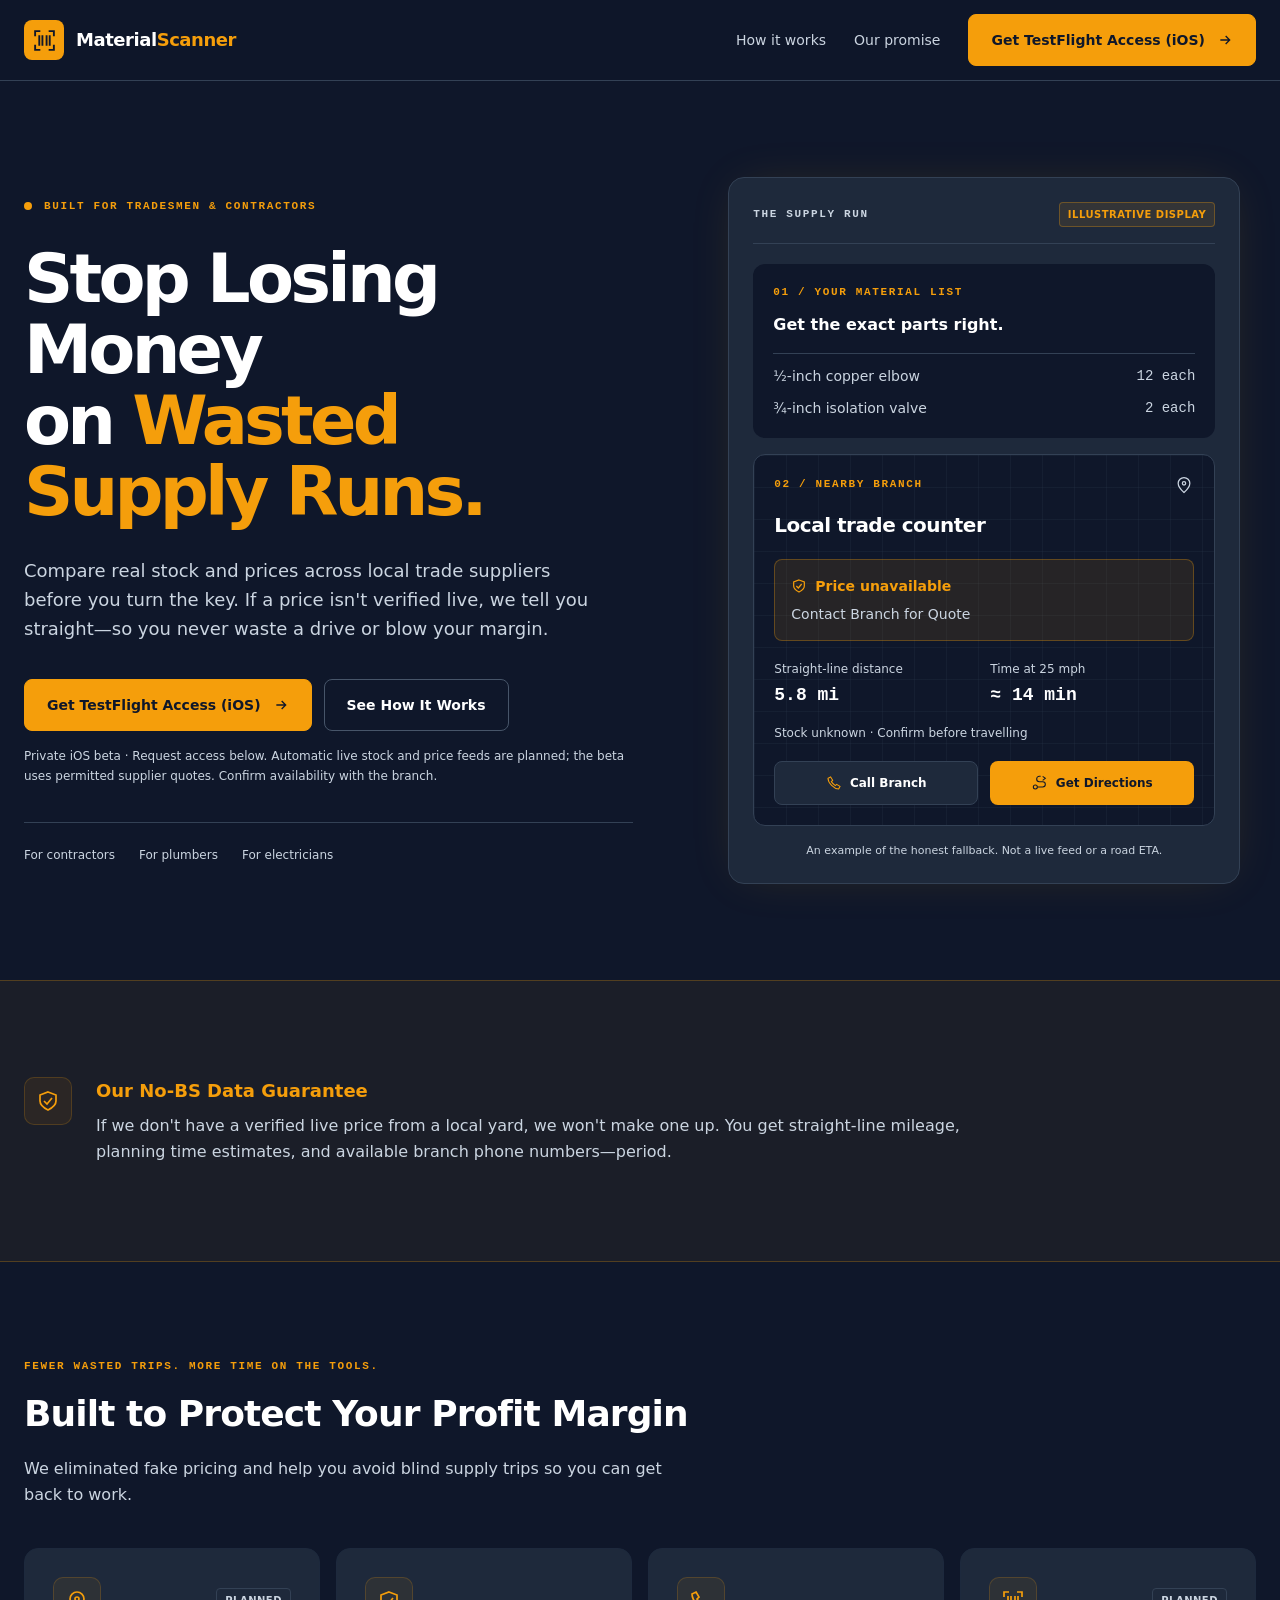
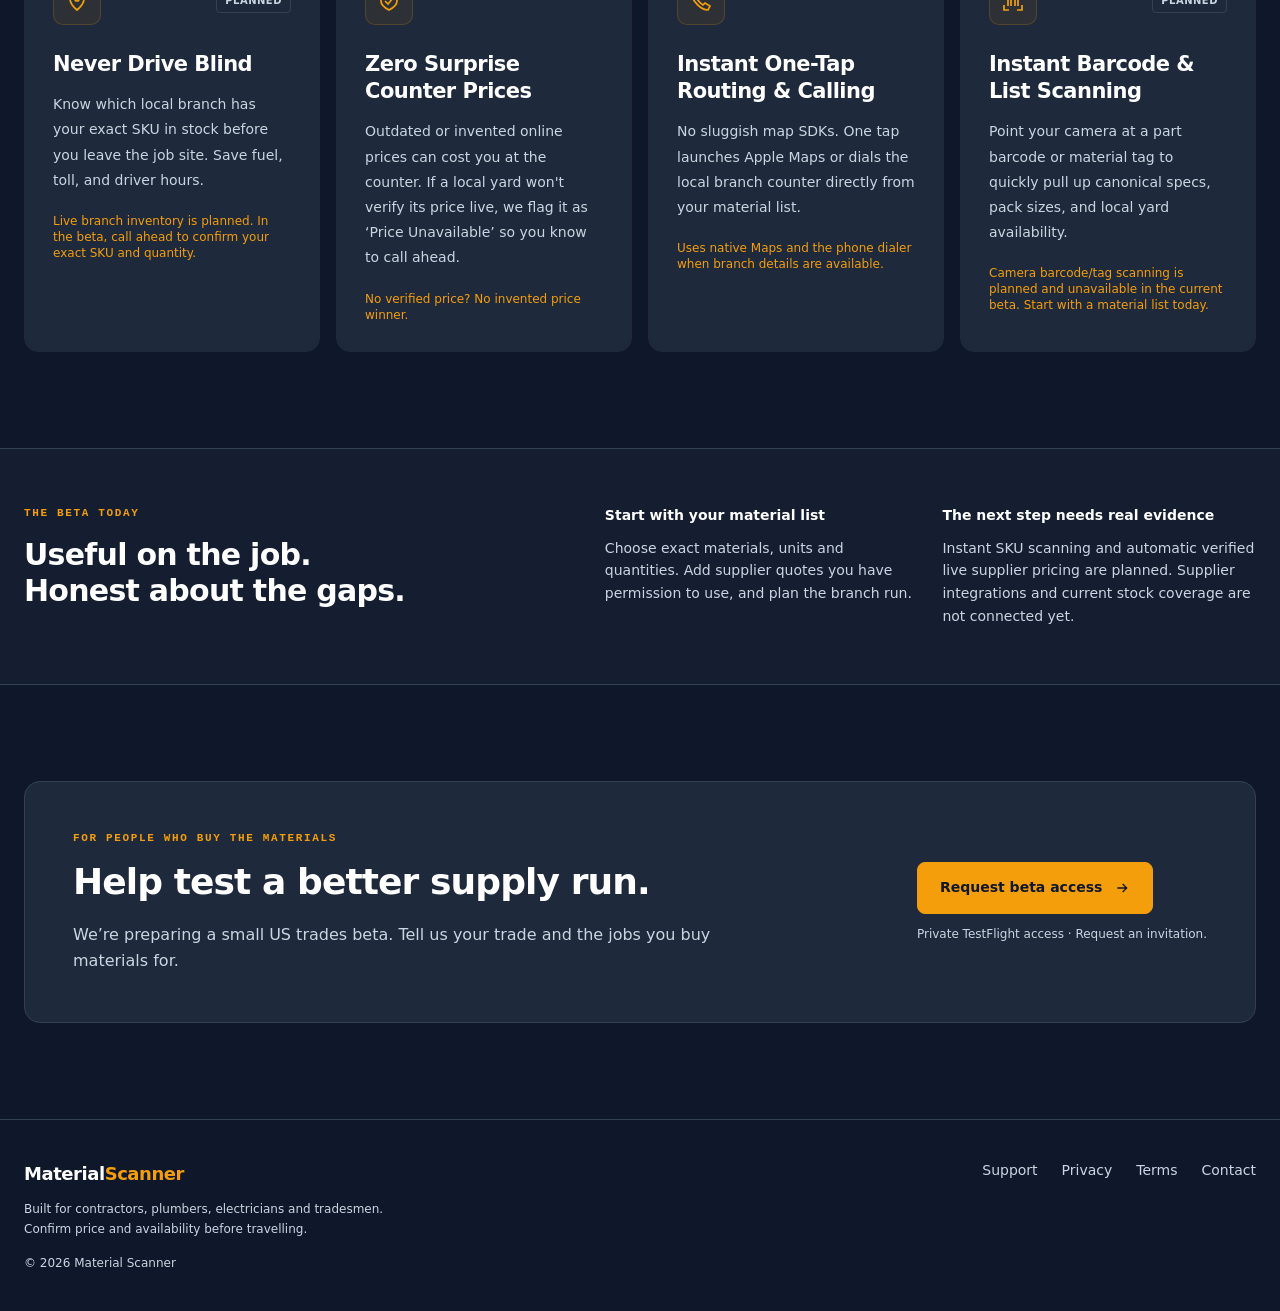
==== commit 9b43ced4: "Focus landing copy on wasted supply runs and contractor margins" ====
--- a/index.html
+++ b/index.html
@@ -2,12 +2,12 @@
 <html lang="en">
 <head>
 <meta charset="utf-8"><meta name="viewport" content="width=device-width, initial-scale=1">
-<title>Material Scanner — Stop Guessing Material Prices on the Job Site</title>
+<title>Material Scanner — Stop Losing Money on Wasted Supply Runs</title>
 <meta name="description" content="A private beta for contractors, plumbers and electricians. Exact material lists, permitted supplier quotes, honest travel estimates and native branch directions. No invented prices.">
 <link rel="canonical" href="https://materialscanner.com/">
-<meta property="og:title" content="Stop Guessing Material Prices on the Job Site."><meta property="og:description" content="Build the right material list. Keep pricing honest. Plan the branch run. Private beta for US trades."><meta property="og:type" content="website"><meta property="og:url" content="https://materialscanner.com/"><meta name="twitter:card" content="summary">
+<meta property="og:title" content="Stop Losing Money on Wasted Supply Runs."><meta property="og:description" content="Build the right material list. Keep pricing honest. Plan the branch run. Private beta for US trades."><meta property="og:type" content="website"><meta property="og:url" content="https://materialscanner.com/"><meta name="twitter:card" content="summary">
 <link rel="icon" href="data:image/svg+xml,%3Csvg%20xmlns%3D%22http%3A%2F%2Fwww.w3.org%2F2000%2Fsvg%22%20viewBox%3D%220%200%2032%2032%22%3E%3Crect%20width%3D%2232%22%20height%3D%2232%22%20rx%3D%228%22%20fill%3D%22%23F59E0B%22%2F%3E%3Cpath%20d%3D%22M8%2013V8h5m6%200h5v5M8%2019v5h5m6%200h5v-5M13%2013v6m3-6v6m3-6v6%22%20fill%3D%22none%22%20stroke%3D%22%230F172A%22%20stroke-width%3D%222%22%2F%3E%3C%2Fsvg%3E">
-<meta name="theme-color" content="#0F172A"><link rel="stylesheet" href="/assets/landing.css?v=contractor-11oct2026">
+<meta name="theme-color" content="#0F172A"><link rel="stylesheet" href="/assets/landing.css?v=supply-runs-11oct2026">
 </head>
 <body class="bg-night font-sans text-white antialiased">
 <a href="#main" class="fixed -top-24 left-4 z-50 rounded-lg bg-safety px-5 py-3 font-bold text-night focus:top-4">Skip to content</a>
@@ -23,16 +23,16 @@
 <header class="sticky top-0 z-30 border-b border-line bg-night/95 backdrop-blur-md">
 <div class="page-wrap flex min-h-20 items-center justify-between gap-5">
 <a href="/" aria-label="Material Scanner home" class="flex items-center gap-3 text-lg font-bold tracking-tight"><span class="flex h-10 w-10 shrink-0 items-center justify-center rounded-lg bg-safety text-night"><svg width="25" height="25" fill="none" stroke="currentColor" stroke-width="1.8" aria-hidden="true"><use href="#scan"/></svg></span><span>Material<wbr><span class="text-safety">Scanner</span></span></a>
-<nav aria-label="Main" class="hidden items-center gap-7 text-sm font-medium text-copy md:flex"><a href="#how-it-works" class="hover:text-white">How it works</a><a href="#integrity" class="hover:text-white">Our promise</a><a href="#beta" class="cta cta-primary">TestFlight Beta (iOS)<svg class="h-4 w-4" fill="none" stroke="currentColor" stroke-width="2" aria-hidden="true"><use href="#arrow"/></svg></a></nav>
-<details class="relative md:hidden"><summary class="cursor-pointer rounded-lg border border-line px-3 py-2 text-sm font-semibold">Menu <span aria-hidden="true" class="ml-2 text-safety">+</span></summary><nav class="menu-panel" aria-label="Mobile main"><a href="#how-it-works">How it works</a><a href="#integrity">Our promise</a><a href="#beta" class="font-semibold text-safety">TestFlight Beta (iOS)</a></nav></details>
+<nav aria-label="Main" class="hidden items-center gap-7 text-sm font-medium text-copy md:flex"><a href="#how-it-works" class="hover:text-white">How it works</a><a href="#integrity" class="hover:text-white">Our promise</a><a href="#beta" class="cta cta-primary">Get TestFlight Access (iOS)<svg class="h-4 w-4" fill="none" stroke="currentColor" stroke-width="2" aria-hidden="true"><use href="#arrow"/></svg></a></nav>
+<details class="relative md:hidden"><summary class="cursor-pointer rounded-lg border border-line px-3 py-2 text-sm font-semibold">Menu <span aria-hidden="true" class="ml-2 text-safety">+</span></summary><nav class="menu-panel" aria-label="Mobile main"><a href="#how-it-works">How it works</a><a href="#integrity">Our promise</a><a href="#beta" class="font-semibold text-safety">Get TestFlight Access (iOS)</a></nav></details>
 </div></header>
 <main id="main" tabindex="-1">
 <section class="page-wrap grid items-center gap-14 py-16 lg:grid-cols-[1.12fr_1fr] lg:gap-20 lg:py-24" aria-labelledby="hero-heading">
-<div><p class="kicker mb-7 flex items-center gap-3 text-safety"><span class="h-2 w-2 rounded-full bg-safety" aria-hidden="true"></span> Built for the job site</p>
-<h1 id="hero-heading" class="hero-title"><span class="block">Stop Guessing</span> <span class="block text-safety">Material Prices</span> <span class="block">on the Job Site.</span></h1>
-<p class="mt-7 max-w-xl text-base leading-relaxed text-copy sm:text-lg">Material Scanner helps contractors, plumbers, and electricians build exact material lists, compare permitted supplier quotes, and open branch directions—backed by strict data honesty.</p>
-<div class="mt-9 flex flex-wrap gap-3"><a class="cta cta-primary" href="#beta">TestFlight Beta (iOS)<svg class="h-4 w-4" fill="none" stroke="currentColor" stroke-width="2" aria-hidden="true"><use href="#arrow"/></svg></a><a class="cta cta-secondary" href="#how-it-works">Learn More</a></div>
-<p class="mt-4 text-xs leading-relaxed text-copy">Private iOS beta · Request access below.</p>
+<div><p class="kicker mb-7 flex items-center gap-3 text-safety"><span class="h-2 w-2 rounded-full bg-safety" aria-hidden="true"></span> Built for tradesmen &amp; contractors</p>
+<h1 id="hero-heading" class="hero-title"><span class="block">Stop Losing Money</span> on <span class="text-safety">Wasted Supply Runs.</span></h1>
+<p class="mt-7 max-w-xl text-base leading-relaxed text-copy sm:text-lg">Compare real stock and prices across local trade suppliers before you turn the key. If a price isn't verified live, we tell you straight—so you never waste a drive or blow your margin.</p>
+<div class="mt-9 flex flex-wrap gap-3"><a class="cta cta-primary" href="#beta">Get TestFlight Access (iOS)<svg class="h-4 w-4" fill="none" stroke="currentColor" stroke-width="2" aria-hidden="true"><use href="#arrow"/></svg></a><a class="cta cta-secondary" href="#how-it-works">See How It Works</a></div>
+<p class="mt-4 text-xs leading-relaxed text-copy">Private iOS beta · Request access below. Automatic live stock and price feeds are planned; the beta uses permitted supplier quotes. Confirm availability with the branch.</p>
 <div class="mt-9 flex flex-wrap gap-x-6 gap-y-3 border-t border-line pt-6 text-xs font-medium text-copy"><span>For contractors</span><span>For plumbers</span><span>For electricians</span></div>
 </div>
 <div class="relative mx-auto w-full max-w-lg rounded-2xl border border-line bg-charcoal p-4 shadow-[0_0_50px_-12px_rgba(245,158,11,0.15)] sm:p-6" aria-label="Illustrative material list and supplier fallback display, not live supplier data">
@@ -45,13 +45,13 @@
 <div class="mt-5 grid grid-cols-2 gap-3 text-center text-xs font-semibold"><span class="flex min-h-11 items-center justify-center gap-2 rounded-lg border border-line bg-charcoal"><svg class="h-4 w-4 text-safety" fill="none" stroke="currentColor" stroke-width="1.6" aria-hidden="true"><use href="#phone"/></svg>Call Branch</span><span class="flex min-h-11 items-center justify-center gap-2 rounded-lg bg-safety text-night"><svg class="h-4 w-4" fill="none" stroke="currentColor" stroke-width="1.6" aria-hidden="true"><use href="#route"/></svg>Get Directions</span></div>
 </div><p class="mt-4 text-center text-[11px] leading-relaxed text-copy">An example of the honest fallback. Not a live feed or a road ETA.</p>
 </div></section>
-<section id="integrity" class="border-y border-safety/25 bg-safety/5 py-16 md:py-24" aria-labelledby="integrity-heading"><div class="page-wrap flex items-start gap-4 sm:gap-6"><div class="feature-icon shrink-0"><svg class="h-6 w-6" fill="none" stroke="currentColor" stroke-width="1.7" aria-hidden="true"><use href="#shield"/></svg></div><div><h2 id="integrity-heading" class="text-base font-bold text-safety sm:text-lg">100% Data Honesty Guarantee</h2><p class="mt-2 max-w-4xl text-sm leading-relaxed text-copy sm:text-base">If a local yard doesn’t provide verified pricing, we don’t guess. You get straight-line distance, fuel and time estimates, plus direct branch contact and native map links.</p></div></div></section>
-<section id="how-it-works" class="page-wrap py-16 md:py-24" aria-labelledby="features-heading"><div class="mb-10 max-w-2xl"><p class="kicker mb-4 text-safety">Four pillars. One practical supply run.</p><h2 id="features-heading" class="text-3xl font-semibold leading-tight tracking-tight sm:text-4xl">Know what’s verified.<br>Keep the job moving.</h2><p class="mt-5 text-base leading-relaxed text-copy">Clear evidence, useful journey guidance, and fewer assumptions between your material list and the trade counter.</p></div>
+<section id="integrity" class="border-y border-safety/25 bg-safety/5 py-16 md:py-24" aria-labelledby="integrity-heading"><div class="page-wrap flex items-start gap-4 sm:gap-6"><div class="feature-icon shrink-0"><svg class="h-6 w-6" fill="none" stroke="currentColor" stroke-width="1.7" aria-hidden="true"><use href="#shield"/></svg></div><div><h2 id="integrity-heading" class="text-base font-bold text-safety sm:text-lg">Our No-BS Data Guarantee</h2><p class="mt-2 max-w-4xl text-sm leading-relaxed text-copy sm:text-base">If we don't have a verified live price from a local yard, we won't make one up. You get straight-line mileage, planning time estimates, and available branch phone numbers—period.</p></div></div></section>
+<section id="how-it-works" class="page-wrap py-16 md:py-24" aria-labelledby="features-heading"><div class="mb-10 max-w-2xl"><p class="kicker mb-4 text-safety">Fewer wasted trips. More time on the tools.</p><h2 id="features-heading" class="text-3xl font-semibold leading-tight tracking-tight sm:text-4xl">Built to Protect Your Profit Margin</h2><p class="mt-5 text-base leading-relaxed text-copy">We eliminated fake pricing and help you avoid blind supply trips so you can get back to work.</p></div>
 <div class="grid gap-4 sm:grid-cols-2 xl:grid-cols-4">
-<article class="feature-card border border-slate-800 hover:border-amber-500/40 transition-colors duration-200"><div class="feature-icon"><svg class="h-6 w-6" fill="none" stroke="currentColor" stroke-width="1.7" aria-hidden="true"><use href="#shield"/></svg></div><h3>The Evidence Contract <span class="block text-safety">Zero Fake Pricing</span></h3><p>Every price keeps its source and date. Unverified prices cannot become a price winner.</p><p class="!mt-5 text-xs !text-safety">Automatic live API offers are planned; the beta uses permitted private quotes.</p></article>
-<article class="feature-card border border-slate-800 hover:border-amber-500/40 transition-colors duration-200"><div class="feature-icon"><svg class="h-6 w-6" fill="none" stroke="currentColor" stroke-width="1.7" aria-hidden="true"><use href="#route"/></svg></div><h3>Job-to-Merchant Routing</h3><p>One tap hands the branch location to Apple Maps on iOS, or Google Maps or another compatible map app on Android, for turn-by-turn directions.</p><p class="!mt-5 text-xs !text-safety">Planning estimates stay separate from your map app’s road journey.</p></article>
-<article class="feature-card border border-slate-800 hover:border-amber-500/40 transition-colors duration-200"><div class="feature-icon"><svg class="h-6 w-6" fill="none" stroke="currentColor" stroke-width="1.7" aria-hidden="true"><use href="#clock"/></svg></div><h3>Stock &amp; Price Expiry Protection</h3><p>Stale evidence and out-of-stock items automatically withdraw price-comparison claims. A saved price does not confirm current stock.</p><p class="!mt-5 text-xs !text-safety">Recheck the exact branch, product and quantity before buying.</p></article>
-<article class="feature-card border border-slate-800 hover:border-amber-500/40 transition-colors duration-200 border-dashed"><div class="flex items-center justify-between gap-2"><div class="feature-icon"><svg class="h-6 w-6" fill="none" stroke="currentColor" stroke-width="1.7" aria-hidden="true"><use href="#scan"/></svg></div><span class="rounded border border-line px-2 py-1 text-[10px] font-semibold uppercase tracking-wider text-copy">Planned</span></div><h3>Instant Barcode &amp; SKU Scan</h3><p>Planned: point your camera at barcodes to find canonical specifications, pack sizes, and branch availability.</p><p class="!mt-5 text-xs !text-safety">Camera/barcode scanning is not available in the current beta.</p></article>
+<article class="feature-card border border-slate-800 hover:border-amber-500/40 transition-colors duration-200"><div class="flex items-center justify-between gap-2"><div class="feature-icon"><svg class="h-6 w-6" fill="none" stroke="currentColor" stroke-width="1.7" aria-hidden="true"><use href="#pin"/></svg></div><span class="rounded border border-line px-2 py-1 text-[10px] font-semibold uppercase tracking-wider text-copy">Planned</span></div><h3>Never Drive Blind</h3><p>Know which local branch has your exact SKU in stock before you leave the job site. Save fuel, toll, and driver hours.</p><p class="!mt-5 text-xs !text-safety">Live branch inventory is planned. In the beta, call ahead to confirm your exact SKU and quantity.</p></article>
+<article class="feature-card border border-slate-800 hover:border-amber-500/40 transition-colors duration-200"><div class="flex items-center justify-between gap-2"><div class="feature-icon"><svg class="h-6 w-6" fill="none" stroke="currentColor" stroke-width="1.7" aria-hidden="true"><use href="#shield"/></svg></div></div><h3>Zero Surprise Counter Prices</h3><p>Outdated or invented online prices can cost you at the counter. If a local yard won't verify its price live, we flag it as ‘Price Unavailable’ so you know to call ahead.</p><p class="!mt-5 text-xs !text-safety">No verified price? No invented price winner.</p></article>
+<article class="feature-card border border-slate-800 hover:border-amber-500/40 transition-colors duration-200"><div class="flex items-center justify-between gap-2"><div class="feature-icon"><svg class="h-6 w-6" fill="none" stroke="currentColor" stroke-width="1.7" aria-hidden="true"><use href="#phone"/></svg></div></div><h3>Instant One-Tap Routing &amp; Calling</h3><p>No sluggish map SDKs. One tap launches Apple Maps or dials the local branch counter directly from your material list.</p><p class="!mt-5 text-xs !text-safety">Uses native Maps and the phone dialer when branch details are available.</p></article>
+<article class="feature-card border border-slate-800 hover:border-amber-500/40 transition-colors duration-200"><div class="flex items-center justify-between gap-2"><div class="feature-icon"><svg class="h-6 w-6" fill="none" stroke="currentColor" stroke-width="1.7" aria-hidden="true"><use href="#scan"/></svg></div><span class="rounded border border-line px-2 py-1 text-[10px] font-semibold uppercase tracking-wider text-copy">Planned</span></div><h3>Instant Barcode &amp; List Scanning</h3><p>Point your camera at a part barcode or material tag to quickly pull up canonical specs, pack sizes, and local yard availability.</p><p class="!mt-5 text-xs !text-safety">Camera barcode/tag scanning is planned and unavailable in the current beta. Start with a material list today.</p></article>
 </div></section>
 <section class="border-y border-line bg-charcoal/40 py-14"><div class="page-wrap grid gap-8 lg:grid-cols-[1fr_1.3fr] lg:gap-20"><div><p class="kicker mb-4 text-safety">The beta today</p><h2 class="text-2xl font-semibold tracking-tight sm:text-3xl">Useful on the job.<br>Honest about the gaps.</h2></div><div class="grid gap-6 sm:grid-cols-2"><div><h3 class="mb-3 text-sm font-semibold text-white">Start with your material list</h3><p class="text-sm leading-relaxed text-copy">Choose exact materials, units and quantities. Add supplier quotes you have permission to use, and plan the branch run.</p></div><div><h3 class="mb-3 text-sm font-semibold text-white">The next step needs real evidence</h3><p class="text-sm leading-relaxed text-copy">Instant SKU scanning and automatic verified live supplier pricing are planned. Supplier integrations and current stock coverage are not connected yet.</p></div></div></div></section>
 <section id="beta" class="page-wrap py-20 lg:py-24" aria-labelledby="beta-heading"><div class="rounded-2xl border border-line bg-charcoal px-6 py-10 sm:p-12 lg:flex lg:items-center lg:justify-between lg:gap-12"><div class="max-w-2xl"><p class="kicker mb-4 text-safety">For people who buy the materials</p><h2 id="beta-heading" class="text-3xl font-semibold tracking-tight sm:text-4xl">Help test a better supply run.</h2><p class="mt-5 text-base leading-relaxed text-copy">We’re preparing a small US trades beta. Tell us your trade and the jobs you buy materials for.</p></div><div class="mt-8 shrink-0 lg:mt-0"><a class="cta cta-primary" href="mailto:hello@materialscanner.com?subject=Material%20Scanner%20iOS%20beta%20access">Request beta access<svg class="h-4 w-4" fill="none" stroke="currentColor" stroke-width="2" aria-hidden="true"><use href="#arrow"/></svg></a><p class="mt-3 text-xs text-copy">Private TestFlight access · Request an invitation.</p></div></div></section>
--- a/assets/landing.css
+++ b/assets/landing.css
@@ -1,2 +1,2 @@
 /*! tailwindcss v4.2.2 | MIT License | https://tailwindcss.com */
-@layer properties{@supports (((-webkit-hyphens:none)) and (not (margin-trim:inline))) or ((-moz-orient:inline) and (not (color:rgb(from red r g b)))){*,:before,:after,::backdrop{--tw-border-style:solid;--tw-leading:initial;--tw-font-weight:initial;--tw-tracking:initial;--tw-shadow:0 0 #0000;--tw-shadow-color:initial;--tw-shadow-alpha:100%;--tw-inset-shadow:0 0 #0000;--tw-inset-shadow-color:initial;--tw-inset-shadow-alpha:100%;--tw-ring-color:initial;--tw-ring-shadow:0 0 #0000;--tw-inset-ring-color:initial;--tw-inset-ring-shadow:0 0 #0000;--tw-ring-inset:initial;--tw-ring-offset-width:0px;--tw-ring-offset-color:#fff;--tw-ring-offset-shadow:0 0 #0000;--tw-backdrop-blur:initial;--tw-backdrop-brightness:initial;--tw-backdrop-contrast:initial;--tw-backdrop-grayscale:initial;--tw-backdrop-hue-rotate:initial;--tw-backdrop-invert:initial;--tw-backdrop-opacity:initial;--tw-backdrop-saturate:initial;--tw-backdrop-sepia:initial;--tw-duration:initial}}}@layer theme{:root,:host{--font-sans:ui-sans-serif,system-ui,-apple-system,BlinkMacSystemFont,"Segoe UI",sans-serif;--font-mono:ui-monospace,SFMono-Regular,Menlo,Monaco,Consolas,"Liberation Mono","Courier New",monospace;--color-amber-500:oklch(76.9% .188 70.08);--color-slate-800:oklch(27.9% .041 260.031);--color-white:#fff;--spacing:.25rem;--container-md:28rem;--container-lg:32rem;--container-xl:36rem;--container-2xl:42rem;--container-4xl:56rem;--text-xs:.75rem;--text-xs--line-height:calc(1/.75);--text-sm:.875rem;--text-sm--line-height:calc(1.25/.875);--text-base:1rem;--text-base--line-height:calc(1.5/1);--text-lg:1.125rem;--text-lg--line-height:calc(1.75/1.125);--text-xl:1.25rem;--text-xl--line-height:calc(1.75/1.25);--text-2xl:1.5rem;--text-2xl--line-height:calc(2/1.5);--text-3xl:1.875rem;--text-3xl--line-height:calc(2.25/1.875);--text-4xl:2.25rem;--text-4xl--line-height:calc(2.5/2.25);--font-weight-medium:500;--font-weight-semibold:600;--font-weight-bold:700;--tracking-tight:-.025em;--tracking-wider:.05em;--leading-tight:1.25;--leading-relaxed:1.625;--radius-lg:.5rem;--radius-xl:.75rem;--radius-2xl:1rem;--blur-md:12px;--default-transition-duration:.15s;--default-transition-timing-function:cubic-bezier(.4,0,.2,1);--default-font-family:var(--font-sans);--default-mono-font-family:var(--font-mono);--color-night:#0f172a;--color-safety:#f59e0b;--color-charcoal:#1e293b;--color-line:#334155;--color-copy:#cbd5e1}}@layer base{*,:after,:before,::backdrop{box-sizing:border-box;border:0 solid;margin:0;padding:0}::file-selector-button{box-sizing:border-box;border:0 solid;margin:0;padding:0}html,:host{-webkit-text-size-adjust:100%;tab-size:4;line-height:1.5;font-family:var(--default-font-family,ui-sans-serif,system-ui,sans-serif,"Apple Color Emoji","Segoe UI Emoji","Segoe UI Symbol","Noto Color Emoji");font-feature-settings:var(--default-font-feature-settings,normal);font-variation-settings:var(--default-font-variation-settings,normal);-webkit-tap-highlight-color:transparent}hr{height:0;color:inherit;border-top-width:1px}abbr:where([title]){-webkit-text-decoration:underline dotted;text-decoration:underline dotted}h1,h2,h3,h4,h5,h6{font-size:inherit;font-weight:inherit}a{color:inherit;-webkit-text-decoration:inherit;-webkit-text-decoration:inherit;-webkit-text-decoration:inherit;text-decoration:inherit}b,strong{font-weight:bolder}code,kbd,samp,pre{font-family:var(--default-mono-font-family,ui-monospace,SFMono-Regular,Menlo,Monaco,Consolas,"Liberation Mono","Courier New",monospace);font-feature-settings:var(--default-mono-font-feature-settings,normal);font-variation-settings:var(--default-mono-font-variation-settings,normal);font-size:1em}small{font-size:80%}sub,sup{vertical-align:baseline;font-size:75%;line-height:0;position:relative}sub{bottom:-.25em}sup{top:-.5em}table{text-indent:0;border-color:inherit;border-collapse:collapse}:-moz-focusring{outline:auto}progress{vertical-align:baseline}summary{display:list-item}ol,ul,menu{list-style:none}img,svg,video,canvas,audio,iframe,embed,object{vertical-align:middle;display:block}img,video{max-width:100%;height:auto}button,input,select,optgroup,textarea{font:inherit;font-feature-settings:inherit;font-variation-settings:inherit;letter-spacing:inherit;color:inherit;opacity:1;background-color:#0000;border-radius:0}::file-selector-button{font:inherit;font-feature-settings:inherit;font-variation-settings:inherit;letter-spacing:inherit;color:inherit;opacity:1;background-color:#0000;border-radius:0}:where(select:is([multiple],[size])) optgroup{font-weight:bolder}:where(select:is([multiple],[size])) optgroup option{padding-inline-start:20px}::file-selector-button{margin-inline-end:4px}::placeholder{opacity:1}@supports (not ((-webkit-appearance:-apple-pay-button))) or (contain-intrinsic-size:1px){::placeholder{color:currentColor}@supports (color:color-mix(in lab, red, red)){::placeholder{color:color-mix(in oklab,currentcolor 50%,transparent)}}}textarea{resize:vertical}::-webkit-search-decoration{-webkit-appearance:none}::-webkit-date-and-time-value{min-height:1lh;text-align:inherit}::-webkit-datetime-edit{display:inline-flex}::-webkit-datetime-edit-fields-wrapper{padding:0}::-webkit-datetime-edit{padding-block:0}::-webkit-datetime-edit-year-field{padding-block:0}::-webkit-datetime-edit-month-field{padding-block:0}::-webkit-datetime-edit-day-field{padding-block:0}::-webkit-datetime-edit-hour-field{padding-block:0}::-webkit-datetime-edit-minute-field{padding-block:0}::-webkit-datetime-edit-second-field{padding-block:0}::-webkit-datetime-edit-millisecond-field{padding-block:0}::-webkit-datetime-edit-meridiem-field{padding-block:0}::-webkit-calendar-picker-indicator{line-height:1}:-moz-ui-invalid{box-shadow:none}button,input:where([type=button],[type=reset],[type=submit]){appearance:button}::file-selector-button{appearance:button}::-webkit-inner-spin-button{height:auto}::-webkit-outer-spin-button{height:auto}[hidden]:where(:not([hidden=until-found])){display:none!important}html{scroll-behavior:smooth;scroll-padding-top:6rem}body{min-width:280px}header .page-wrap{flex-wrap:wrap;padding-block:12px}header .page-wrap>a{min-width:0}main>section:first-child{grid-template-columns:minmax(0,1fr)}main>section:first-child>div{min-width:0}a,summary{-webkit-tap-highlight-color:transparent}:focus-visible{outline-offset:5px;outline:3px solid #f59e0b}summary::-webkit-details-marker{display:none}summary{list-style:none}}@layer components{.page-wrap{width:min(1240px,100% - 48px);margin-inline:auto}.cta{border-radius:8px;justify-content:center;align-items:center;gap:12px;min-height:52px;padding:14px 22px;font-size:14px;font-weight:700;text-decoration:none;transition:background .15s,border-color .15s;display:inline-flex}.cta-primary{color:#0f172a;background:#f59e0b;border:1px solid #f59e0b}.cta-primary:hover{background:#fbbf24;border-color:#fbbf24}.cta-secondary{color:#fff;background:0 0;border:1px solid #475569}.cta-secondary:hover{background:#1e293b;border-color:#94a3b8}.kicker{letter-spacing:.15em;text-transform:uppercase;font-family:ui-monospace,SFMono-Regular,monospace;font-size:11px;font-weight:600}.hero-title{letter-spacing:-.055em;font-size:clamp(42px,5.35vw,72px);font-weight:750;line-height:1.04}.feature-card{background:#1e293b;border:1px solid #334155;border-radius:14px;min-width:0;padding:28px}.feature-card h3{letter-spacing:-.025em;margin-top:26px;font-size:21px;font-weight:650;line-height:1.3}.feature-card p{color:#cbd5e1;margin-top:14px;font-size:14px;line-height:1.8}.feature-icon{color:#f59e0b;background:#f59e0b12;border:1px solid #f59e0b30;border-radius:10px;justify-content:center;align-items:center;width:48px;height:48px;display:flex}.example-grid{background-image:linear-gradient(#33415530 1px,#0000 1px),linear-gradient(90deg,#33415530 1px,#0000 1px);background-size:32px 32px}@media (min-width:1024px){main>section:first-child{grid-template-columns:minmax(0,1.12fr) minmax(0,1fr)}}.menu-panel{background:#1e293b;border:1px solid #334155;border-radius:12px;width:min(280px,100vw - 48px);padding:16px;position:absolute;top:58px;right:0;box-shadow:0 16px 40px #0005}.menu-panel a{min-height:44px;padding:10px;display:block}@media (max-width:639px){.page-wrap{width:calc(100% - 40px)}.hero-title{font-size:clamp(36px,9.6vw,50px)}.feature-card{padding:24px}}@media (prefers-reduced-motion:reduce){html{scroll-behavior:auto}.cta{transition:none}}}@layer utilities{.fixed{position:fixed}.relative{position:relative}.sticky{position:sticky}.-top-24{top:calc(var(--spacing)*-24)}.top-0{top:calc(var(--spacing)*0)}.left-4{left:calc(var(--spacing)*4)}.z-30{z-index:30}.z-50{z-index:50}.mx-auto{margin-inline:auto}.my-5{margin-block:calc(var(--spacing)*5)}.\!mt-5{margin-top:calc(var(--spacing)*5)!important}.mt-1{margin-top:calc(var(--spacing)*1)}.mt-2{margin-top:calc(var(--spacing)*2)}.mt-3{margin-top:calc(var(--spacing)*3)}.mt-4{margin-top:calc(var(--spacing)*4)}.mt-5{margin-top:calc(var(--spacing)*5)}.mt-7{margin-top:calc(var(--spacing)*7)}.mt-8{margin-top:calc(var(--spacing)*8)}.mt-9{margin-top:calc(var(--spacing)*9)}.mb-3{margin-bottom:calc(var(--spacing)*3)}.mb-4{margin-bottom:calc(var(--spacing)*4)}.mb-5{margin-bottom:calc(var(--spacing)*5)}.mb-7{margin-bottom:calc(var(--spacing)*7)}.mb-10{margin-bottom:calc(var(--spacing)*10)}.ml-2{margin-left:calc(var(--spacing)*2)}.block{display:block}.flex{display:flex}.grid{display:grid}.hidden{display:none}.h-2{height:calc(var(--spacing)*2)}.h-4{height:calc(var(--spacing)*4)}.h-5{height:calc(var(--spacing)*5)}.h-6{height:calc(var(--spacing)*6)}.h-10{height:calc(var(--spacing)*10)}.min-h-11{min-height:calc(var(--spacing)*11)}.min-h-20{min-height:calc(var(--spacing)*20)}.w-2{width:calc(var(--spacing)*2)}.w-4{width:calc(var(--spacing)*4)}.w-5{width:calc(var(--spacing)*5)}.w-6{width:calc(var(--spacing)*6)}.w-10{width:calc(var(--spacing)*10)}.w-full{width:100%}.max-w-2xl{max-width:var(--container-2xl)}.max-w-4xl{max-width:var(--container-4xl)}.max-w-lg{max-width:var(--container-lg)}.max-w-md{max-width:var(--container-md)}.max-w-xl{max-width:var(--container-xl)}.shrink-0{flex-shrink:0}.cursor-pointer{cursor:pointer}.grid-cols-2{grid-template-columns:repeat(2,minmax(0,1fr))}.flex-col{flex-direction:column}.flex-wrap{flex-wrap:wrap}.items-center{align-items:center}.items-start{align-items:flex-start}.justify-between{justify-content:space-between}.justify-center{justify-content:center}.gap-2{gap:calc(var(--spacing)*2)}.gap-3{gap:calc(var(--spacing)*3)}.gap-4{gap:calc(var(--spacing)*4)}.gap-5{gap:calc(var(--spacing)*5)}.gap-6{gap:calc(var(--spacing)*6)}.gap-7{gap:calc(var(--spacing)*7)}.gap-8{gap:calc(var(--spacing)*8)}.gap-14{gap:calc(var(--spacing)*14)}.gap-x-6{column-gap:calc(var(--spacing)*6)}.gap-y-3{row-gap:calc(var(--spacing)*3)}.gap-y-4{row-gap:calc(var(--spacing)*4)}.rounded{border-radius:.25rem}.rounded-2xl{border-radius:var(--radius-2xl)}.rounded-full{border-radius:3.40282e38px}.rounded-lg{border-radius:var(--radius-lg)}.rounded-xl{border-radius:var(--radius-xl)}.border{border-style:var(--tw-border-style);border-width:1px}.border-y{border-block-style:var(--tw-border-style);border-block-width:1px}.border-t{border-top-style:var(--tw-border-style);border-top-width:1px}.border-b{border-bottom-style:var(--tw-border-style);border-bottom-width:1px}.border-dashed{--tw-border-style:dashed;border-style:dashed}.border-line{border-color:var(--color-line)}.border-safety\/25{border-color:#f59e0b40}@supports (color:color-mix(in lab, red, red)){.border-safety\/25{border-color:color-mix(in oklab,var(--color-safety)25%,transparent)}}.border-safety\/30{border-color:#f59e0b4d}@supports (color:color-mix(in lab, red, red)){.border-safety\/30{border-color:color-mix(in oklab,var(--color-safety)30%,transparent)}}.border-slate-800{border-color:var(--color-slate-800)}.bg-charcoal{background-color:var(--color-charcoal)}.bg-charcoal\/40{background-color:#1e293b66}@supports (color:color-mix(in lab, red, red)){.bg-charcoal\/40{background-color:color-mix(in oklab,var(--color-charcoal)40%,transparent)}}.bg-night{background-color:var(--color-night)}.bg-night\/95{background-color:#0f172af2}@supports (color:color-mix(in lab, red, red)){.bg-night\/95{background-color:color-mix(in oklab,var(--color-night)95%,transparent)}}.bg-safety{background-color:var(--color-safety)}.bg-safety\/5{background-color:#f59e0b0d}@supports (color:color-mix(in lab, red, red)){.bg-safety\/5{background-color:color-mix(in oklab,var(--color-safety)5%,transparent)}}.bg-safety\/10{background-color:#f59e0b1a}@supports (color:color-mix(in lab, red, red)){.bg-safety\/10{background-color:color-mix(in oklab,var(--color-safety)10%,transparent)}}.p-4{padding:calc(var(--spacing)*4)}.p-5{padding:calc(var(--spacing)*5)}.px-2{padding-inline:calc(var(--spacing)*2)}.px-3{padding-inline:calc(var(--spacing)*3)}.px-5{padding-inline:calc(var(--spacing)*5)}.px-6{padding-inline:calc(var(--spacing)*6)}.py-1{padding-block:calc(var(--spacing)*1)}.py-2{padding-block:calc(var(--spacing)*2)}.py-3{padding-block:calc(var(--spacing)*3)}.py-10{padding-block:calc(var(--spacing)*10)}.py-14{padding-block:calc(var(--spacing)*14)}.py-16{padding-block:calc(var(--spacing)*16)}.py-20{padding-block:calc(var(--spacing)*20)}.pt-3{padding-top:calc(var(--spacing)*3)}.pt-6{padding-top:calc(var(--spacing)*6)}.pb-4{padding-bottom:calc(var(--spacing)*4)}.text-center{text-align:center}.font-mono{font-family:var(--font-mono)}.font-sans{font-family:var(--font-sans)}.text-2xl{font-size:var(--text-2xl);line-height:var(--tw-leading,var(--text-2xl--line-height))}.text-3xl{font-size:var(--text-3xl);line-height:var(--tw-leading,var(--text-3xl--line-height))}.text-base{font-size:var(--text-base);line-height:var(--tw-leading,var(--text-base--line-height))}.text-lg{font-size:var(--text-lg);line-height:var(--tw-leading,var(--text-lg--line-height))}.text-sm{font-size:var(--text-sm);line-height:var(--tw-leading,var(--text-sm--line-height))}.text-xl{font-size:var(--text-xl);line-height:var(--tw-leading,var(--text-xl--line-height))}.text-xs{font-size:var(--text-xs);line-height:var(--tw-leading,var(--text-xs--line-height))}.text-\[10px\]{font-size:10px}.text-\[11px\]{font-size:11px}.leading-relaxed{--tw-leading:var(--leading-relaxed);line-height:var(--leading-relaxed)}.leading-tight{--tw-leading:var(--leading-tight);line-height:var(--leading-tight)}.font-bold{--tw-font-weight:var(--font-weight-bold);font-weight:var(--font-weight-bold)}.font-medium{--tw-font-weight:var(--font-weight-medium);font-weight:var(--font-weight-medium)}.font-semibold{--tw-font-weight:var(--font-weight-semibold);font-weight:var(--font-weight-semibold)}.tracking-tight{--tw-tracking:var(--tracking-tight);letter-spacing:var(--tracking-tight)}.tracking-wider{--tw-tracking:var(--tracking-wider);letter-spacing:var(--tracking-wider)}.whitespace-nowrap{white-space:nowrap}.\!text-safety{color:var(--color-safety)!important}.text-copy{color:var(--color-copy)}.text-night{color:var(--color-night)}.text-safety{color:var(--color-safety)}.text-white{color:var(--color-white)}.uppercase{text-transform:uppercase}.antialiased{-webkit-font-smoothing:antialiased;-moz-osx-font-smoothing:grayscale}.shadow-\[0_0_50px_-12px_rgba\(245\,158\,11\,0\.15\)\]{--tw-shadow:0 0 50px -12px var(--tw-shadow-color,#f59e0b26);box-shadow:var(--tw-inset-shadow),var(--tw-inset-ring-shadow),var(--tw-ring-offset-shadow),var(--tw-ring-shadow),var(--tw-shadow)}.backdrop-blur-md{--tw-backdrop-blur:blur(var(--blur-md));-webkit-backdrop-filter:var(--tw-backdrop-blur,)var(--tw-backdrop-brightness,)var(--tw-backdrop-contrast,)var(--tw-backdrop-grayscale,)var(--tw-backdrop-hue-rotate,)var(--tw-backdrop-invert,)var(--tw-backdrop-opacity,)var(--tw-backdrop-saturate,)var(--tw-backdrop-sepia,);backdrop-filter:var(--tw-backdrop-blur,)var(--tw-backdrop-brightness,)var(--tw-backdrop-contrast,)var(--tw-backdrop-grayscale,)var(--tw-backdrop-hue-rotate,)var(--tw-backdrop-invert,)var(--tw-backdrop-opacity,)var(--tw-backdrop-saturate,)var(--tw-backdrop-sepia,)}.transition-colors{transition-property:color,background-color,border-color,outline-color,text-decoration-color,fill,stroke,--tw-gradient-from,--tw-gradient-via,--tw-gradient-to;transition-timing-function:var(--tw-ease,var(--default-transition-timing-function));transition-duration:var(--tw-duration,var(--default-transition-duration))}.duration-200{--tw-duration:.2s;transition-duration:.2s}@media (hover:hover){.hover\:border-amber-500\/40:hover{border-color:#f99c0066}@supports (color:color-mix(in lab, red, red)){.hover\:border-amber-500\/40:hover{border-color:color-mix(in oklab,var(--color-amber-500)40%,transparent)}}.hover\:text-white:hover{color:var(--color-white)}}.focus\:top-4:focus{top:calc(var(--spacing)*4)}@media (min-width:40rem){.sm\:grid-cols-2{grid-template-columns:repeat(2,minmax(0,1fr))}.sm\:flex-row{flex-direction:row}.sm\:gap-6{gap:calc(var(--spacing)*6)}.sm\:p-6{padding:calc(var(--spacing)*6)}.sm\:p-12{padding:calc(var(--spacing)*12)}.sm\:text-3xl{font-size:var(--text-3xl);line-height:var(--tw-leading,var(--text-3xl--line-height))}.sm\:text-4xl{font-size:var(--text-4xl);line-height:var(--tw-leading,var(--text-4xl--line-height))}.sm\:text-base{font-size:var(--text-base);line-height:var(--tw-leading,var(--text-base--line-height))}.sm\:text-lg{font-size:var(--text-lg);line-height:var(--tw-leading,var(--text-lg--line-height))}}@media (min-width:48rem){.md\:flex{display:flex}.md\:hidden{display:none}.md\:py-24{padding-block:calc(var(--spacing)*24)}}@media (min-width:64rem){.lg\:mt-0{margin-top:calc(var(--spacing)*0)}.lg\:flex{display:flex}.lg\:grid-cols-\[1\.12fr_1fr\]{grid-template-columns:1.12fr 1fr}.lg\:grid-cols-\[1fr_1\.3fr\]{grid-template-columns:1fr 1.3fr}.lg\:items-center{align-items:center}.lg\:justify-between{justify-content:space-between}.lg\:gap-12{gap:calc(var(--spacing)*12)}.lg\:gap-20{gap:calc(var(--spacing)*20)}.lg\:py-24{padding-block:calc(var(--spacing)*24)}}@media (min-width:80rem){.xl\:grid-cols-4{grid-template-columns:repeat(4,minmax(0,1fr))}}}@property --tw-border-style{syntax:"*";inherits:false;initial-value:solid}@property --tw-leading{syntax:"*";inherits:false}@property --tw-font-weight{syntax:"*";inherits:false}@property --tw-tracking{syntax:"*";inherits:false}@property --tw-shadow{syntax:"*";inherits:false;initial-value:0 0 #0000}@property --tw-shadow-color{syntax:"*";inherits:false}@property --tw-shadow-alpha{syntax:"<percentage>";inherits:false;initial-value:100%}@property --tw-inset-shadow{syntax:"*";inherits:false;initial-value:0 0 #0000}@property --tw-inset-shadow-color{syntax:"*";inherits:false}@property --tw-inset-shadow-alpha{syntax:"<percentage>";inherits:false;initial-value:100%}@property --tw-ring-color{syntax:"*";inherits:false}@property --tw-ring-shadow{syntax:"*";inherits:false;initial-value:0 0 #0000}@property --tw-inset-ring-color{syntax:"*";inherits:false}@property --tw-inset-ring-shadow{syntax:"*";inherits:false;initial-value:0 0 #0000}@property --tw-ring-inset{syntax:"*";inherits:false}@property --tw-ring-offset-width{syntax:"<length>";inherits:false;initial-value:0}@property --tw-ring-offset-color{syntax:"*";inherits:false;initial-value:#fff}@property --tw-ring-offset-shadow{syntax:"*";inherits:false;initial-value:0 0 #0000}@property --tw-backdrop-blur{syntax:"*";inherits:false}@property --tw-backdrop-brightness{syntax:"*";inherits:false}@property --tw-backdrop-contrast{syntax:"*";inherits:false}@property --tw-backdrop-grayscale{syntax:"*";inherits:false}@property --tw-backdrop-hue-rotate{syntax:"*";inherits:false}@property --tw-backdrop-invert{syntax:"*";inherits:false}@property --tw-backdrop-opacity{syntax:"*";inherits:false}@property --tw-backdrop-saturate{syntax:"*";inherits:false}@property --tw-backdrop-sepia{syntax:"*";inherits:false}@property --tw-duration{syntax:"*";inherits:false}
+@layer properties{@supports (((-webkit-hyphens:none)) and (not (margin-trim:inline))) or ((-moz-orient:inline) and (not (color:rgb(from red r g b)))){*,:before,:after,::backdrop{--tw-border-style:solid;--tw-leading:initial;--tw-font-weight:initial;--tw-tracking:initial;--tw-shadow:0 0 #0000;--tw-shadow-color:initial;--tw-shadow-alpha:100%;--tw-inset-shadow:0 0 #0000;--tw-inset-shadow-color:initial;--tw-inset-shadow-alpha:100%;--tw-ring-color:initial;--tw-ring-shadow:0 0 #0000;--tw-inset-ring-color:initial;--tw-inset-ring-shadow:0 0 #0000;--tw-ring-inset:initial;--tw-ring-offset-width:0px;--tw-ring-offset-color:#fff;--tw-ring-offset-shadow:0 0 #0000;--tw-backdrop-blur:initial;--tw-backdrop-brightness:initial;--tw-backdrop-contrast:initial;--tw-backdrop-grayscale:initial;--tw-backdrop-hue-rotate:initial;--tw-backdrop-invert:initial;--tw-backdrop-opacity:initial;--tw-backdrop-saturate:initial;--tw-backdrop-sepia:initial;--tw-duration:initial}}}@layer theme{:root,:host{--font-sans:ui-sans-serif,system-ui,-apple-system,BlinkMacSystemFont,"Segoe UI",sans-serif;--font-mono:ui-monospace,SFMono-Regular,Menlo,Monaco,Consolas,"Liberation Mono","Courier New",monospace;--color-amber-500:oklch(76.9% .188 70.08);--color-slate-800:oklch(27.9% .041 260.031);--color-white:#fff;--spacing:.25rem;--container-md:28rem;--container-lg:32rem;--container-xl:36rem;--container-2xl:42rem;--container-4xl:56rem;--text-xs:.75rem;--text-xs--line-height:calc(1/.75);--text-sm:.875rem;--text-sm--line-height:calc(1.25/.875);--text-base:1rem;--text-base--line-height:calc(1.5/1);--text-lg:1.125rem;--text-lg--line-height:calc(1.75/1.125);--text-xl:1.25rem;--text-xl--line-height:calc(1.75/1.25);--text-2xl:1.5rem;--text-2xl--line-height:calc(2/1.5);--text-3xl:1.875rem;--text-3xl--line-height:calc(2.25/1.875);--text-4xl:2.25rem;--text-4xl--line-height:calc(2.5/2.25);--font-weight-medium:500;--font-weight-semibold:600;--font-weight-bold:700;--tracking-tight:-.025em;--tracking-wider:.05em;--leading-tight:1.25;--leading-relaxed:1.625;--radius-lg:.5rem;--radius-xl:.75rem;--radius-2xl:1rem;--blur-md:12px;--default-transition-duration:.15s;--default-transition-timing-function:cubic-bezier(.4,0,.2,1);--default-font-family:var(--font-sans);--default-mono-font-family:var(--font-mono);--color-night:#0f172a;--color-safety:#f59e0b;--color-charcoal:#1e293b;--color-line:#334155;--color-copy:#cbd5e1}}@layer base{*,:after,:before,::backdrop{box-sizing:border-box;border:0 solid;margin:0;padding:0}::file-selector-button{box-sizing:border-box;border:0 solid;margin:0;padding:0}html,:host{-webkit-text-size-adjust:100%;tab-size:4;line-height:1.5;font-family:var(--default-font-family,ui-sans-serif,system-ui,sans-serif,"Apple Color Emoji","Segoe UI Emoji","Segoe UI Symbol","Noto Color Emoji");font-feature-settings:var(--default-font-feature-settings,normal);font-variation-settings:var(--default-font-variation-settings,normal);-webkit-tap-highlight-color:transparent}hr{height:0;color:inherit;border-top-width:1px}abbr:where([title]){-webkit-text-decoration:underline dotted;text-decoration:underline dotted}h1,h2,h3,h4,h5,h6{font-size:inherit;font-weight:inherit}a{color:inherit;-webkit-text-decoration:inherit;-webkit-text-decoration:inherit;-webkit-text-decoration:inherit;text-decoration:inherit}b,strong{font-weight:bolder}code,kbd,samp,pre{font-family:var(--default-mono-font-family,ui-monospace,SFMono-Regular,Menlo,Monaco,Consolas,"Liberation Mono","Courier New",monospace);font-feature-settings:var(--default-mono-font-feature-settings,normal);font-variation-settings:var(--default-mono-font-variation-settings,normal);font-size:1em}small{font-size:80%}sub,sup{vertical-align:baseline;font-size:75%;line-height:0;position:relative}sub{bottom:-.25em}sup{top:-.5em}table{text-indent:0;border-color:inherit;border-collapse:collapse}:-moz-focusring{outline:auto}progress{vertical-align:baseline}summary{display:list-item}ol,ul,menu{list-style:none}img,svg,video,canvas,audio,iframe,embed,object{vertical-align:middle;display:block}img,video{max-width:100%;height:auto}button,input,select,optgroup,textarea{font:inherit;font-feature-settings:inherit;font-variation-settings:inherit;letter-spacing:inherit;color:inherit;opacity:1;background-color:#0000;border-radius:0}::file-selector-button{font:inherit;font-feature-settings:inherit;font-variation-settings:inherit;letter-spacing:inherit;color:inherit;opacity:1;background-color:#0000;border-radius:0}:where(select:is([multiple],[size])) optgroup{font-weight:bolder}:where(select:is([multiple],[size])) optgroup option{padding-inline-start:20px}::file-selector-button{margin-inline-end:4px}::placeholder{opacity:1}@supports (not ((-webkit-appearance:-apple-pay-button))) or (contain-intrinsic-size:1px){::placeholder{color:currentColor}@supports (color:color-mix(in lab, red, red)){::placeholder{color:color-mix(in oklab,currentcolor 50%,transparent)}}}textarea{resize:vertical}::-webkit-search-decoration{-webkit-appearance:none}::-webkit-date-and-time-value{min-height:1lh;text-align:inherit}::-webkit-datetime-edit{display:inline-flex}::-webkit-datetime-edit-fields-wrapper{padding:0}::-webkit-datetime-edit{padding-block:0}::-webkit-datetime-edit-year-field{padding-block:0}::-webkit-datetime-edit-month-field{padding-block:0}::-webkit-datetime-edit-day-field{padding-block:0}::-webkit-datetime-edit-hour-field{padding-block:0}::-webkit-datetime-edit-minute-field{padding-block:0}::-webkit-datetime-edit-second-field{padding-block:0}::-webkit-datetime-edit-millisecond-field{padding-block:0}::-webkit-datetime-edit-meridiem-field{padding-block:0}::-webkit-calendar-picker-indicator{line-height:1}:-moz-ui-invalid{box-shadow:none}button,input:where([type=button],[type=reset],[type=submit]){appearance:button}::file-selector-button{appearance:button}::-webkit-inner-spin-button{height:auto}::-webkit-outer-spin-button{height:auto}[hidden]:where(:not([hidden=until-found])){display:none!important}html{scroll-behavior:smooth;scroll-padding-top:6rem}body{min-width:280px}header .page-wrap{flex-wrap:wrap;padding-block:12px}header .page-wrap>a{min-width:0}main>section:first-child{grid-template-columns:minmax(0,1fr)}main>section:first-child>div{min-width:0}a,summary{-webkit-tap-highlight-color:transparent}:focus-visible{outline-offset:5px;outline:3px solid #f59e0b}summary::-webkit-details-marker{display:none}summary{list-style:none}}@layer components{.page-wrap{width:min(1240px,100% - 48px);margin-inline:auto}.cta{border-radius:8px;justify-content:center;align-items:center;gap:12px;min-height:52px;padding:14px 22px;font-size:14px;font-weight:700;text-decoration:none;transition:background .15s,border-color .15s;display:inline-flex}.cta-primary{color:#0f172a;background:#f59e0b;border:1px solid #f59e0b}.cta-primary:hover{background:#fbbf24;border-color:#fbbf24}.cta-secondary{color:#fff;background:0 0;border:1px solid #475569}.cta-secondary:hover{background:#1e293b;border-color:#94a3b8}.kicker{letter-spacing:.15em;text-transform:uppercase;font-family:ui-monospace,SFMono-Regular,monospace;font-size:11px;font-weight:600}.hero-title{letter-spacing:-.055em;font-size:clamp(42px,5.35vw,72px);font-weight:750;line-height:1.04}.feature-card{background:#1e293b;border:1px solid #334155;border-radius:14px;min-width:0;padding:28px}.feature-card h3{letter-spacing:-.025em;margin-top:26px;font-size:21px;font-weight:650;line-height:1.3}.feature-card p{color:#cbd5e1;margin-top:14px;font-size:14px;line-height:1.8}.feature-icon{color:#f59e0b;background:#f59e0b12;border:1px solid #f59e0b30;border-radius:10px;justify-content:center;align-items:center;width:48px;height:48px;display:flex}.example-grid{background-image:linear-gradient(#33415530 1px,#0000 1px),linear-gradient(90deg,#33415530 1px,#0000 1px);background-size:32px 32px}@media (min-width:1024px){main>section:first-child{grid-template-columns:minmax(0,1.12fr) minmax(0,1fr)}}.menu-panel{background:#1e293b;border:1px solid #334155;border-radius:12px;width:min(280px,100vw - 48px);padding:16px;position:absolute;top:58px;right:0;box-shadow:0 16px 40px #0005}.menu-panel a{min-height:44px;padding:10px;display:block}@media (max-width:639px){.page-wrap{width:calc(100% - 40px)}.hero-title{font-size:clamp(36px,9.6vw,50px)}.feature-card{padding:24px}}@media (prefers-reduced-motion:reduce){html{scroll-behavior:auto}.cta{transition:none}}}@layer utilities{.fixed{position:fixed}.relative{position:relative}.sticky{position:sticky}.-top-24{top:calc(var(--spacing)*-24)}.top-0{top:calc(var(--spacing)*0)}.left-4{left:calc(var(--spacing)*4)}.z-30{z-index:30}.z-50{z-index:50}.mx-auto{margin-inline:auto}.my-5{margin-block:calc(var(--spacing)*5)}.\!mt-5{margin-top:calc(var(--spacing)*5)!important}.mt-1{margin-top:calc(var(--spacing)*1)}.mt-2{margin-top:calc(var(--spacing)*2)}.mt-3{margin-top:calc(var(--spacing)*3)}.mt-4{margin-top:calc(var(--spacing)*4)}.mt-5{margin-top:calc(var(--spacing)*5)}.mt-7{margin-top:calc(var(--spacing)*7)}.mt-8{margin-top:calc(var(--spacing)*8)}.mt-9{margin-top:calc(var(--spacing)*9)}.mb-3{margin-bottom:calc(var(--spacing)*3)}.mb-4{margin-bottom:calc(var(--spacing)*4)}.mb-5{margin-bottom:calc(var(--spacing)*5)}.mb-7{margin-bottom:calc(var(--spacing)*7)}.mb-10{margin-bottom:calc(var(--spacing)*10)}.ml-2{margin-left:calc(var(--spacing)*2)}.block{display:block}.flex{display:flex}.grid{display:grid}.hidden{display:none}.h-2{height:calc(var(--spacing)*2)}.h-4{height:calc(var(--spacing)*4)}.h-5{height:calc(var(--spacing)*5)}.h-6{height:calc(var(--spacing)*6)}.h-10{height:calc(var(--spacing)*10)}.min-h-11{min-height:calc(var(--spacing)*11)}.min-h-20{min-height:calc(var(--spacing)*20)}.w-2{width:calc(var(--spacing)*2)}.w-4{width:calc(var(--spacing)*4)}.w-5{width:calc(var(--spacing)*5)}.w-6{width:calc(var(--spacing)*6)}.w-10{width:calc(var(--spacing)*10)}.w-full{width:100%}.max-w-2xl{max-width:var(--container-2xl)}.max-w-4xl{max-width:var(--container-4xl)}.max-w-lg{max-width:var(--container-lg)}.max-w-md{max-width:var(--container-md)}.max-w-xl{max-width:var(--container-xl)}.shrink-0{flex-shrink:0}.cursor-pointer{cursor:pointer}.grid-cols-2{grid-template-columns:repeat(2,minmax(0,1fr))}.flex-col{flex-direction:column}.flex-wrap{flex-wrap:wrap}.items-center{align-items:center}.items-start{align-items:flex-start}.justify-between{justify-content:space-between}.justify-center{justify-content:center}.gap-2{gap:calc(var(--spacing)*2)}.gap-3{gap:calc(var(--spacing)*3)}.gap-4{gap:calc(var(--spacing)*4)}.gap-5{gap:calc(var(--spacing)*5)}.gap-6{gap:calc(var(--spacing)*6)}.gap-7{gap:calc(var(--spacing)*7)}.gap-8{gap:calc(var(--spacing)*8)}.gap-14{gap:calc(var(--spacing)*14)}.gap-x-6{column-gap:calc(var(--spacing)*6)}.gap-y-3{row-gap:calc(var(--spacing)*3)}.gap-y-4{row-gap:calc(var(--spacing)*4)}.rounded{border-radius:.25rem}.rounded-2xl{border-radius:var(--radius-2xl)}.rounded-full{border-radius:3.40282e38px}.rounded-lg{border-radius:var(--radius-lg)}.rounded-xl{border-radius:var(--radius-xl)}.border{border-style:var(--tw-border-style);border-width:1px}.border-y{border-block-style:var(--tw-border-style);border-block-width:1px}.border-t{border-top-style:var(--tw-border-style);border-top-width:1px}.border-b{border-bottom-style:var(--tw-border-style);border-bottom-width:1px}.border-line{border-color:var(--color-line)}.border-safety\/25{border-color:#f59e0b40}@supports (color:color-mix(in lab, red, red)){.border-safety\/25{border-color:color-mix(in oklab,var(--color-safety)25%,transparent)}}.border-safety\/30{border-color:#f59e0b4d}@supports (color:color-mix(in lab, red, red)){.border-safety\/30{border-color:color-mix(in oklab,var(--color-safety)30%,transparent)}}.border-slate-800{border-color:var(--color-slate-800)}.bg-charcoal{background-color:var(--color-charcoal)}.bg-charcoal\/40{background-color:#1e293b66}@supports (color:color-mix(in lab, red, red)){.bg-charcoal\/40{background-color:color-mix(in oklab,var(--color-charcoal)40%,transparent)}}.bg-night{background-color:var(--color-night)}.bg-night\/95{background-color:#0f172af2}@supports (color:color-mix(in lab, red, red)){.bg-night\/95{background-color:color-mix(in oklab,var(--color-night)95%,transparent)}}.bg-safety{background-color:var(--color-safety)}.bg-safety\/5{background-color:#f59e0b0d}@supports (color:color-mix(in lab, red, red)){.bg-safety\/5{background-color:color-mix(in oklab,var(--color-safety)5%,transparent)}}.bg-safety\/10{background-color:#f59e0b1a}@supports (color:color-mix(in lab, red, red)){.bg-safety\/10{background-color:color-mix(in oklab,var(--color-safety)10%,transparent)}}.p-4{padding:calc(var(--spacing)*4)}.p-5{padding:calc(var(--spacing)*5)}.px-2{padding-inline:calc(var(--spacing)*2)}.px-3{padding-inline:calc(var(--spacing)*3)}.px-5{padding-inline:calc(var(--spacing)*5)}.px-6{padding-inline:calc(var(--spacing)*6)}.py-1{padding-block:calc(var(--spacing)*1)}.py-2{padding-block:calc(var(--spacing)*2)}.py-3{padding-block:calc(var(--spacing)*3)}.py-10{padding-block:calc(var(--spacing)*10)}.py-14{padding-block:calc(var(--spacing)*14)}.py-16{padding-block:calc(var(--spacing)*16)}.py-20{padding-block:calc(var(--spacing)*20)}.pt-3{padding-top:calc(var(--spacing)*3)}.pt-6{padding-top:calc(var(--spacing)*6)}.pb-4{padding-bottom:calc(var(--spacing)*4)}.text-center{text-align:center}.font-mono{font-family:var(--font-mono)}.font-sans{font-family:var(--font-sans)}.text-2xl{font-size:var(--text-2xl);line-height:var(--tw-leading,var(--text-2xl--line-height))}.text-3xl{font-size:var(--text-3xl);line-height:var(--tw-leading,var(--text-3xl--line-height))}.text-base{font-size:var(--text-base);line-height:var(--tw-leading,var(--text-base--line-height))}.text-lg{font-size:var(--text-lg);line-height:var(--tw-leading,var(--text-lg--line-height))}.text-sm{font-size:var(--text-sm);line-height:var(--tw-leading,var(--text-sm--line-height))}.text-xl{font-size:var(--text-xl);line-height:var(--tw-leading,var(--text-xl--line-height))}.text-xs{font-size:var(--text-xs);line-height:var(--tw-leading,var(--text-xs--line-height))}.text-\[10px\]{font-size:10px}.text-\[11px\]{font-size:11px}.leading-relaxed{--tw-leading:var(--leading-relaxed);line-height:var(--leading-relaxed)}.leading-tight{--tw-leading:var(--leading-tight);line-height:var(--leading-tight)}.font-bold{--tw-font-weight:var(--font-weight-bold);font-weight:var(--font-weight-bold)}.font-medium{--tw-font-weight:var(--font-weight-medium);font-weight:var(--font-weight-medium)}.font-semibold{--tw-font-weight:var(--font-weight-semibold);font-weight:var(--font-weight-semibold)}.tracking-tight{--tw-tracking:var(--tracking-tight);letter-spacing:var(--tracking-tight)}.tracking-wider{--tw-tracking:var(--tracking-wider);letter-spacing:var(--tracking-wider)}.whitespace-nowrap{white-space:nowrap}.\!text-safety{color:var(--color-safety)!important}.text-copy{color:var(--color-copy)}.text-night{color:var(--color-night)}.text-safety{color:var(--color-safety)}.text-white{color:var(--color-white)}.uppercase{text-transform:uppercase}.antialiased{-webkit-font-smoothing:antialiased;-moz-osx-font-smoothing:grayscale}.shadow-\[0_0_50px_-12px_rgba\(245\,158\,11\,0\.15\)\]{--tw-shadow:0 0 50px -12px var(--tw-shadow-color,#f59e0b26);box-shadow:var(--tw-inset-shadow),var(--tw-inset-ring-shadow),var(--tw-ring-offset-shadow),var(--tw-ring-shadow),var(--tw-shadow)}.backdrop-blur-md{--tw-backdrop-blur:blur(var(--blur-md));-webkit-backdrop-filter:var(--tw-backdrop-blur,)var(--tw-backdrop-brightness,)var(--tw-backdrop-contrast,)var(--tw-backdrop-grayscale,)var(--tw-backdrop-hue-rotate,)var(--tw-backdrop-invert,)var(--tw-backdrop-opacity,)var(--tw-backdrop-saturate,)var(--tw-backdrop-sepia,);backdrop-filter:var(--tw-backdrop-blur,)var(--tw-backdrop-brightness,)var(--tw-backdrop-contrast,)var(--tw-backdrop-grayscale,)var(--tw-backdrop-hue-rotate,)var(--tw-backdrop-invert,)var(--tw-backdrop-opacity,)var(--tw-backdrop-saturate,)var(--tw-backdrop-sepia,)}.transition-colors{transition-property:color,background-color,border-color,outline-color,text-decoration-color,fill,stroke,--tw-gradient-from,--tw-gradient-via,--tw-gradient-to;transition-timing-function:var(--tw-ease,var(--default-transition-timing-function));transition-duration:var(--tw-duration,var(--default-transition-duration))}.duration-200{--tw-duration:.2s;transition-duration:.2s}@media (hover:hover){.hover\:border-amber-500\/40:hover{border-color:#f99c0066}@supports (color:color-mix(in lab, red, red)){.hover\:border-amber-500\/40:hover{border-color:color-mix(in oklab,var(--color-amber-500)40%,transparent)}}.hover\:text-white:hover{color:var(--color-white)}}.focus\:top-4:focus{top:calc(var(--spacing)*4)}@media (min-width:40rem){.sm\:grid-cols-2{grid-template-columns:repeat(2,minmax(0,1fr))}.sm\:flex-row{flex-direction:row}.sm\:gap-6{gap:calc(var(--spacing)*6)}.sm\:p-6{padding:calc(var(--spacing)*6)}.sm\:p-12{padding:calc(var(--spacing)*12)}.sm\:text-3xl{font-size:var(--text-3xl);line-height:var(--tw-leading,var(--text-3xl--line-height))}.sm\:text-4xl{font-size:var(--text-4xl);line-height:var(--tw-leading,var(--text-4xl--line-height))}.sm\:text-base{font-size:var(--text-base);line-height:var(--tw-leading,var(--text-base--line-height))}.sm\:text-lg{font-size:var(--text-lg);line-height:var(--tw-leading,var(--text-lg--line-height))}}@media (min-width:48rem){.md\:flex{display:flex}.md\:hidden{display:none}.md\:py-24{padding-block:calc(var(--spacing)*24)}}@media (min-width:64rem){.lg\:mt-0{margin-top:calc(var(--spacing)*0)}.lg\:flex{display:flex}.lg\:grid-cols-\[1\.12fr_1fr\]{grid-template-columns:1.12fr 1fr}.lg\:grid-cols-\[1fr_1\.3fr\]{grid-template-columns:1fr 1.3fr}.lg\:items-center{align-items:center}.lg\:justify-between{justify-content:space-between}.lg\:gap-12{gap:calc(var(--spacing)*12)}.lg\:gap-20{gap:calc(var(--spacing)*20)}.lg\:py-24{padding-block:calc(var(--spacing)*24)}}@media (min-width:80rem){.xl\:grid-cols-4{grid-template-columns:repeat(4,minmax(0,1fr))}}}@property --tw-border-style{syntax:"*";inherits:false;initial-value:solid}@property --tw-leading{syntax:"*";inherits:false}@property --tw-font-weight{syntax:"*";inherits:false}@property --tw-tracking{syntax:"*";inherits:false}@property --tw-shadow{syntax:"*";inherits:false;initial-value:0 0 #0000}@property --tw-shadow-color{syntax:"*";inherits:false}@property --tw-shadow-alpha{syntax:"<percentage>";inherits:false;initial-value:100%}@property --tw-inset-shadow{syntax:"*";inherits:false;initial-value:0 0 #0000}@property --tw-inset-shadow-color{syntax:"*";inherits:false}@property --tw-inset-shadow-alpha{syntax:"<percentage>";inherits:false;initial-value:100%}@property --tw-ring-color{syntax:"*";inherits:false}@property --tw-ring-shadow{syntax:"*";inherits:false;initial-value:0 0 #0000}@property --tw-inset-ring-color{syntax:"*";inherits:false}@property --tw-inset-ring-shadow{syntax:"*";inherits:false;initial-value:0 0 #0000}@property --tw-ring-inset{syntax:"*";inherits:false}@property --tw-ring-offset-width{syntax:"<length>";inherits:false;initial-value:0}@property --tw-ring-offset-color{syntax:"*";inherits:false;initial-value:#fff}@property --tw-ring-offset-shadow{syntax:"*";inherits:false;initial-value:0 0 #0000}@property --tw-backdrop-blur{syntax:"*";inherits:false}@property --tw-backdrop-brightness{syntax:"*";inherits:false}@property --tw-backdrop-contrast{syntax:"*";inherits:false}@property --tw-backdrop-grayscale{syntax:"*";inherits:false}@property --tw-backdrop-hue-rotate{syntax:"*";inherits:false}@property --tw-backdrop-invert{syntax:"*";inherits:false}@property --tw-backdrop-opacity{syntax:"*";inherits:false}@property --tw-backdrop-saturate{syntax:"*";inherits:false}@property --tw-backdrop-sepia{syntax:"*";inherits:false}@property --tw-duration{syntax:"*";inherits:false}
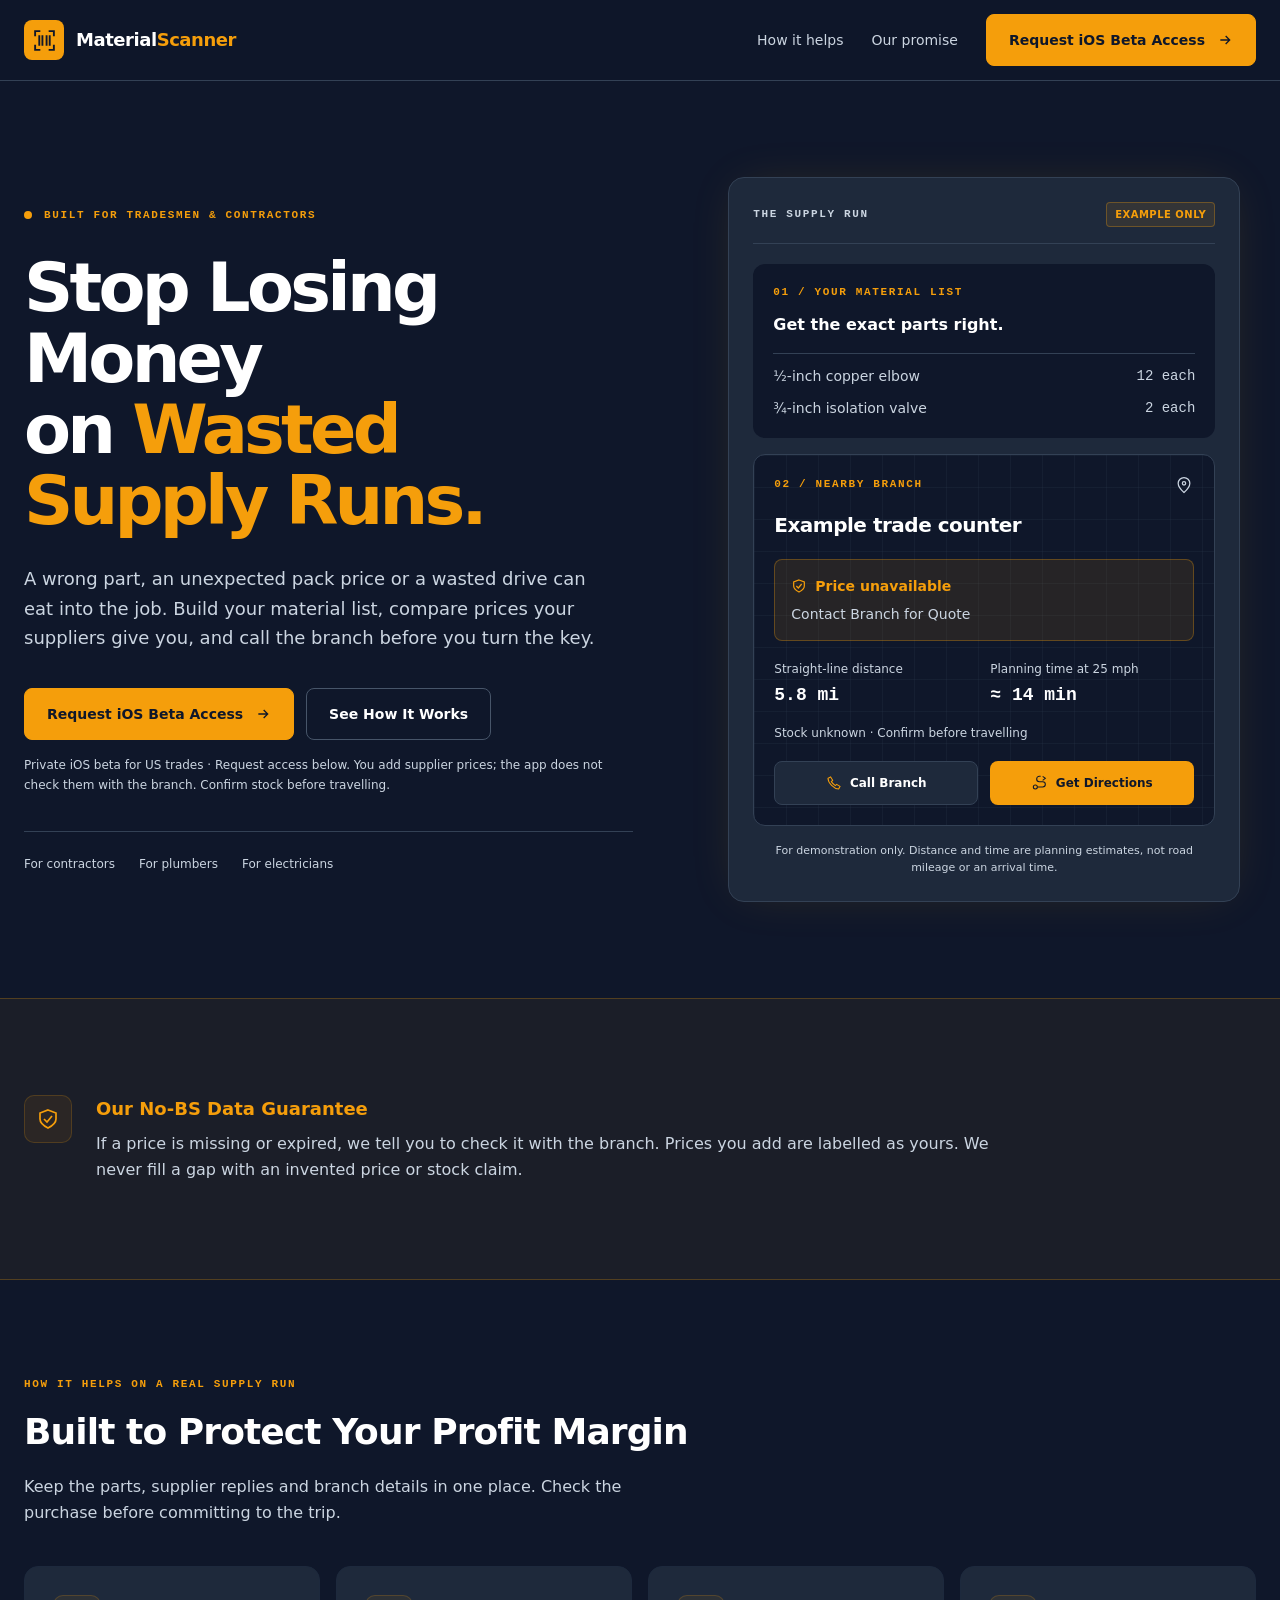
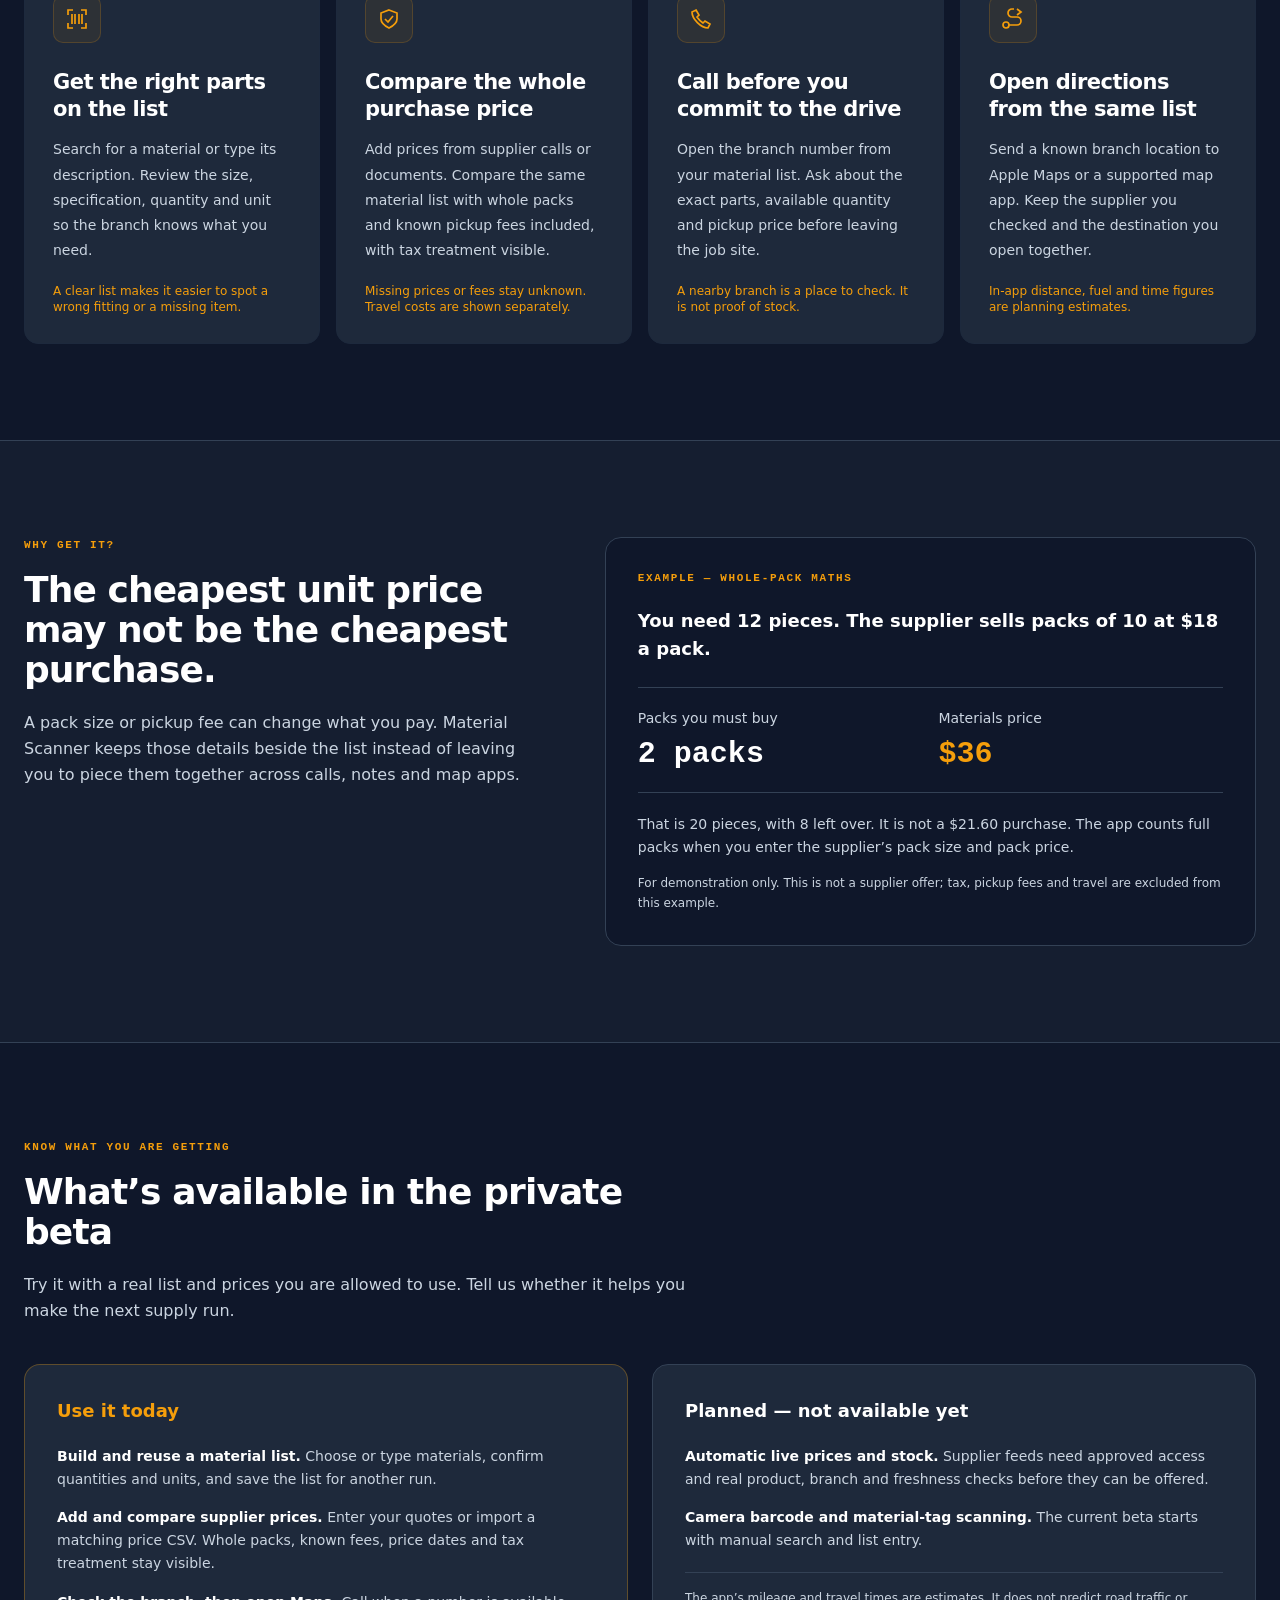
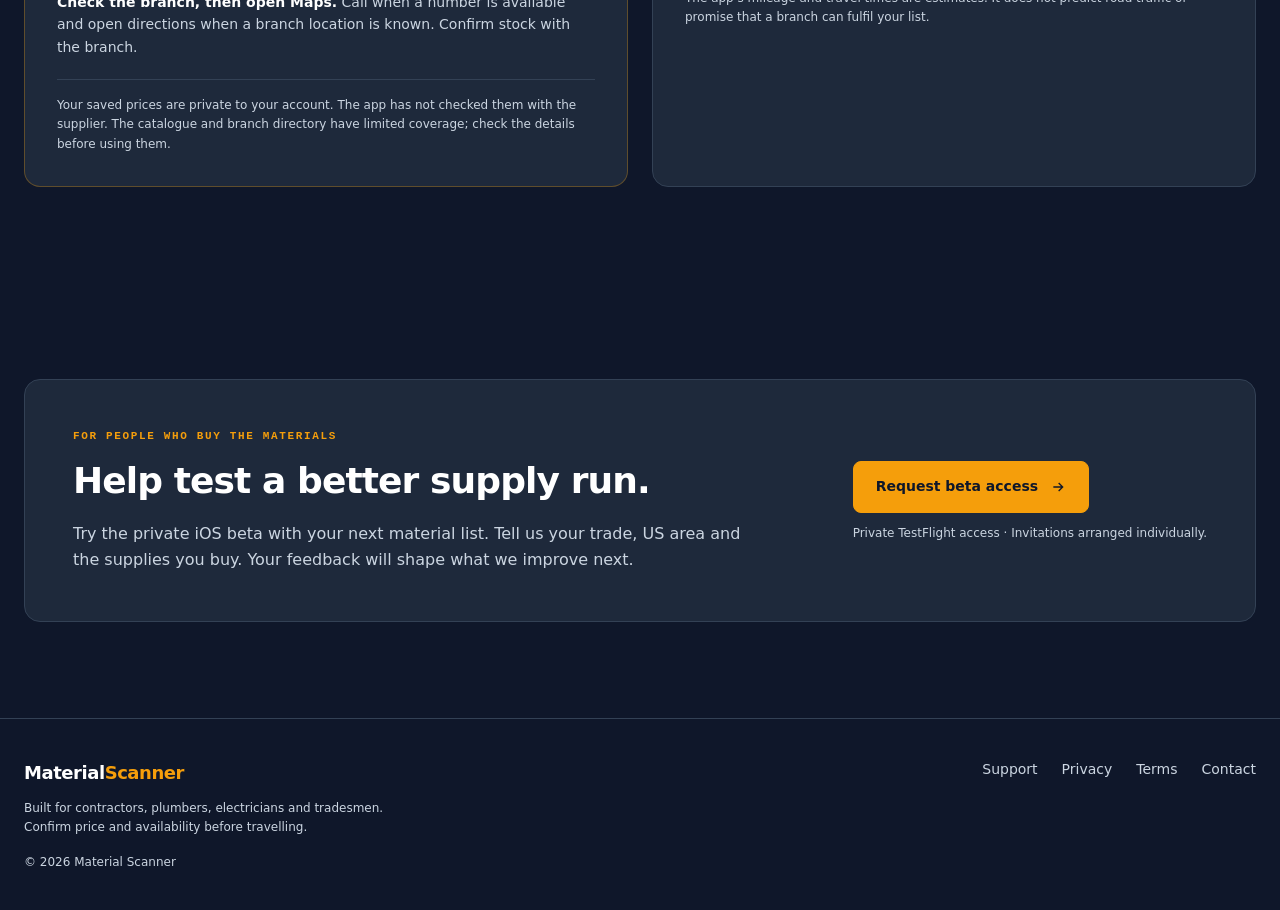
==== commit 8e6f0a29: "Explain current trades beta value and planned supplier feeds" ====
--- a/index.html
+++ b/index.html
@@ -3,11 +3,11 @@
 <head>
 <meta charset="utf-8"><meta name="viewport" content="width=device-width, initial-scale=1">
 <title>Material Scanner — Stop Losing Money on Wasted Supply Runs</title>
-<meta name="description" content="A private beta for contractors, plumbers and electricians. Exact material lists, permitted supplier quotes, honest travel estimates and native branch directions. No invented prices.">
+<meta name="description" content="Private iOS beta for US contractors, plumbers and electricians. Build a material list, compare prices you received including whole packs and pickup fees, and call or navigate to the branch. No invented prices.">
 <link rel="canonical" href="https://materialscanner.com/">
-<meta property="og:title" content="Stop Losing Money on Wasted Supply Runs."><meta property="og:description" content="Build the right material list. Keep pricing honest. Plan the branch run. Private beta for US trades."><meta property="og:type" content="website"><meta property="og:url" content="https://materialscanner.com/"><meta name="twitter:card" content="summary">
+<meta property="og:title" content="Stop Losing Money on Wasted Supply Runs."><meta property="og:description" content="Keep your material list, supplier prices and branch details together. Compare whole packs and known fees, then call ahead. Private iOS beta for US trades."><meta property="og:type" content="website"><meta property="og:url" content="https://materialscanner.com/"><meta name="twitter:card" content="summary">
 <link rel="icon" href="data:image/svg+xml,%3Csvg%20xmlns%3D%22http%3A%2F%2Fwww.w3.org%2F2000%2Fsvg%22%20viewBox%3D%220%200%2032%2032%22%3E%3Crect%20width%3D%2232%22%20height%3D%2232%22%20rx%3D%228%22%20fill%3D%22%23F59E0B%22%2F%3E%3Cpath%20d%3D%22M8%2013V8h5m6%200h5v5M8%2019v5h5m6%200h5v-5M13%2013v6m3-6v6m3-6v6%22%20fill%3D%22none%22%20stroke%3D%22%230F172A%22%20stroke-width%3D%222%22%2F%3E%3C%2Fsvg%3E">
-<meta name="theme-color" content="#0F172A"><link rel="stylesheet" href="/assets/landing.css?v=supply-runs-11oct2026">
+<meta name="theme-color" content="#0F172A"><link rel="stylesheet" href="/assets/landing.css?v=trade-beta-13oct2026">
 </head>
 <body class="bg-night font-sans text-white antialiased">
 <a href="#main" class="fixed -top-24 left-4 z-50 rounded-lg bg-safety px-5 py-3 font-bold text-night focus:top-4">Skip to content</a>
@@ -23,38 +23,39 @@
 <header class="sticky top-0 z-30 border-b border-line bg-night/95 backdrop-blur-md">
 <div class="page-wrap flex min-h-20 items-center justify-between gap-5">
 <a href="/" aria-label="Material Scanner home" class="flex items-center gap-3 text-lg font-bold tracking-tight"><span class="flex h-10 w-10 shrink-0 items-center justify-center rounded-lg bg-safety text-night"><svg width="25" height="25" fill="none" stroke="currentColor" stroke-width="1.8" aria-hidden="true"><use href="#scan"/></svg></span><span>Material<wbr><span class="text-safety">Scanner</span></span></a>
-<nav aria-label="Main" class="hidden items-center gap-7 text-sm font-medium text-copy md:flex"><a href="#how-it-works" class="hover:text-white">How it works</a><a href="#integrity" class="hover:text-white">Our promise</a><a href="#beta" class="cta cta-primary">Get TestFlight Access (iOS)<svg class="h-4 w-4" fill="none" stroke="currentColor" stroke-width="2" aria-hidden="true"><use href="#arrow"/></svg></a></nav>
-<details class="relative md:hidden"><summary class="cursor-pointer rounded-lg border border-line px-3 py-2 text-sm font-semibold">Menu <span aria-hidden="true" class="ml-2 text-safety">+</span></summary><nav class="menu-panel" aria-label="Mobile main"><a href="#how-it-works">How it works</a><a href="#integrity">Our promise</a><a href="#beta" class="font-semibold text-safety">Get TestFlight Access (iOS)</a></nav></details>
+<nav aria-label="Main" class="hidden items-center gap-7 text-sm font-medium text-copy md:flex"><a href="#how-it-works" class="hover:text-white">How it helps</a><a href="#integrity" class="hover:text-white">Our promise</a><a href="#beta" class="cta cta-primary">Request iOS Beta Access<svg class="h-4 w-4" fill="none" stroke="currentColor" stroke-width="2" aria-hidden="true"><use href="#arrow"/></svg></a></nav>
+<details class="relative md:hidden"><summary class="cursor-pointer rounded-lg border border-line px-3 py-2 text-sm font-semibold">Menu <span aria-hidden="true" class="ml-2 text-safety">+</span></summary><nav class="menu-panel" aria-label="Mobile main"><a href="#how-it-works">How it helps</a><a href="#integrity">Our promise</a><a href="#beta" class="font-semibold text-safety">Request iOS Beta Access</a></nav></details>
 </div></header>
 <main id="main" tabindex="-1">
 <section class="page-wrap grid items-center gap-14 py-16 lg:grid-cols-[1.12fr_1fr] lg:gap-20 lg:py-24" aria-labelledby="hero-heading">
 <div><p class="kicker mb-7 flex items-center gap-3 text-safety"><span class="h-2 w-2 rounded-full bg-safety" aria-hidden="true"></span> Built for tradesmen &amp; contractors</p>
 <h1 id="hero-heading" class="hero-title"><span class="block">Stop Losing Money</span> on <span class="text-safety">Wasted Supply Runs.</span></h1>
-<p class="mt-7 max-w-xl text-base leading-relaxed text-copy sm:text-lg">Compare real stock and prices across local trade suppliers before you turn the key. If a price isn't verified live, we tell you straight—so you never waste a drive or blow your margin.</p>
-<div class="mt-9 flex flex-wrap gap-3"><a class="cta cta-primary" href="#beta">Get TestFlight Access (iOS)<svg class="h-4 w-4" fill="none" stroke="currentColor" stroke-width="2" aria-hidden="true"><use href="#arrow"/></svg></a><a class="cta cta-secondary" href="#how-it-works">See How It Works</a></div>
-<p class="mt-4 text-xs leading-relaxed text-copy">Private iOS beta · Request access below. Automatic live stock and price feeds are planned; the beta uses permitted supplier quotes. Confirm availability with the branch.</p>
+<p class="mt-7 max-w-xl text-base leading-relaxed text-copy sm:text-lg">A wrong part, an unexpected pack price or a wasted drive can eat into the job. Build your material list, compare prices your suppliers give you, and call the branch before you turn the key.</p>
+<div class="mt-9 flex flex-wrap gap-3"><a class="cta cta-primary" href="#beta">Request iOS Beta Access<svg class="h-4 w-4" fill="none" stroke="currentColor" stroke-width="2" aria-hidden="true"><use href="#arrow"/></svg></a><a class="cta cta-secondary" href="#how-it-works">See How It Works</a></div>
+<p class="mt-4 text-xs leading-relaxed text-copy">Private iOS beta for US trades · Request access below. You add supplier prices; the app does not check them with the branch. Confirm stock before travelling.</p>
 <div class="mt-9 flex flex-wrap gap-x-6 gap-y-3 border-t border-line pt-6 text-xs font-medium text-copy"><span>For contractors</span><span>For plumbers</span><span>For electricians</span></div>
 </div>
-<div class="relative mx-auto w-full max-w-lg rounded-2xl border border-line bg-charcoal p-4 shadow-[0_0_50px_-12px_rgba(245,158,11,0.15)] sm:p-6" aria-label="Illustrative material list and supplier fallback display, not live supplier data">
-<div class="mb-5 flex flex-wrap items-center justify-between gap-2 border-b border-line pb-4"><span class="kicker text-copy">The supply run</span><span class="rounded border border-safety/30 bg-safety/10 px-2 py-1 text-[10px] font-semibold uppercase tracking-wider text-safety">Illustrative display</span></div>
+<div class="relative mx-auto w-full max-w-lg rounded-2xl border border-line bg-charcoal p-4 shadow-[0_0_50px_-12px_rgba(245,158,11,0.15)] sm:p-6" aria-label="Example material list and branch display for demonstration only">
+<div class="mb-5 flex flex-wrap items-center justify-between gap-2 border-b border-line pb-4"><span class="kicker text-copy">The supply run</span><span class="rounded border border-safety/30 bg-safety/10 px-2 py-1 text-[10px] font-semibold uppercase tracking-wider text-safety">Example only</span></div>
 <div class="mb-4 rounded-xl bg-night p-5"><p class="kicker mb-3 text-safety">01 / Your material list</p><p class="font-semibold">Get the exact parts right.</p><div class="mt-4 flex justify-between gap-4 border-t border-line pt-3 text-sm text-copy"><span>½-inch copper elbow</span><span class="whitespace-nowrap font-mono">12 each</span></div><div class="mt-3 flex justify-between gap-4 text-sm text-copy"><span>¾-inch isolation valve</span><span class="whitespace-nowrap font-mono">2 each</span></div></div>
-<div class="example-grid rounded-xl border border-line bg-night p-5"><div class="flex items-center justify-between gap-3"><p class="kicker text-safety">02 / Nearby branch</p><svg class="h-5 w-5 text-copy" fill="none" stroke="currentColor" stroke-width="1.5" aria-hidden="true"><use href="#pin"/></svg></div><p class="mt-4 text-xl font-semibold tracking-tight">Local trade counter</p>
+<div class="example-grid rounded-xl border border-line bg-night p-5"><div class="flex items-center justify-between gap-3"><p class="kicker text-safety">02 / Nearby branch</p><svg class="h-5 w-5 text-copy" fill="none" stroke="currentColor" stroke-width="1.5" aria-hidden="true"><use href="#pin"/></svg></div><p class="mt-4 text-xl font-semibold tracking-tight">Example trade counter</p>
 <div class="my-5 rounded-lg border border-safety/30 bg-safety/10 p-4"><div class="flex items-center gap-2 text-sm font-semibold text-safety"><svg class="h-4 w-4 shrink-0" fill="none" stroke="currentColor" stroke-width="1.8" aria-hidden="true"><use href="#shield"/></svg>Price unavailable</div><p class="mt-2 text-sm text-copy">Contact Branch for Quote</p></div>
-<div class="grid grid-cols-2 gap-3 text-sm"><div><p class="text-xs text-copy">Straight-line distance</p><p class="mt-1 font-mono text-lg font-semibold">5.8 mi</p></div><div><p class="text-xs text-copy">Time at 25 mph</p><p class="mt-1 font-mono text-lg font-semibold">≈ 14 min</p></div></div>
+<div class="grid grid-cols-2 gap-3 text-sm"><div><p class="text-xs text-copy">Straight-line distance</p><p class="mt-1 font-mono text-lg font-semibold">5.8 mi</p></div><div><p class="text-xs text-copy">Planning time at 25 mph</p><p class="mt-1 font-mono text-lg font-semibold">≈ 14 min</p></div></div>
 <p class="mt-4 text-xs text-copy">Stock unknown · Confirm before travelling</p>
 <div class="mt-5 grid grid-cols-2 gap-3 text-center text-xs font-semibold"><span class="flex min-h-11 items-center justify-center gap-2 rounded-lg border border-line bg-charcoal"><svg class="h-4 w-4 text-safety" fill="none" stroke="currentColor" stroke-width="1.6" aria-hidden="true"><use href="#phone"/></svg>Call Branch</span><span class="flex min-h-11 items-center justify-center gap-2 rounded-lg bg-safety text-night"><svg class="h-4 w-4" fill="none" stroke="currentColor" stroke-width="1.6" aria-hidden="true"><use href="#route"/></svg>Get Directions</span></div>
-</div><p class="mt-4 text-center text-[11px] leading-relaxed text-copy">An example of the honest fallback. Not a live feed or a road ETA.</p>
+</div><p class="mt-4 text-center text-[11px] leading-relaxed text-copy">For demonstration only. Distance and time are planning estimates, not road mileage or an arrival time.</p>
 </div></section>
-<section id="integrity" class="border-y border-safety/25 bg-safety/5 py-16 md:py-24" aria-labelledby="integrity-heading"><div class="page-wrap flex items-start gap-4 sm:gap-6"><div class="feature-icon shrink-0"><svg class="h-6 w-6" fill="none" stroke="currentColor" stroke-width="1.7" aria-hidden="true"><use href="#shield"/></svg></div><div><h2 id="integrity-heading" class="text-base font-bold text-safety sm:text-lg">Our No-BS Data Guarantee</h2><p class="mt-2 max-w-4xl text-sm leading-relaxed text-copy sm:text-base">If we don't have a verified live price from a local yard, we won't make one up. You get straight-line mileage, planning time estimates, and available branch phone numbers—period.</p></div></div></section>
-<section id="how-it-works" class="page-wrap py-16 md:py-24" aria-labelledby="features-heading"><div class="mb-10 max-w-2xl"><p class="kicker mb-4 text-safety">Fewer wasted trips. More time on the tools.</p><h2 id="features-heading" class="text-3xl font-semibold leading-tight tracking-tight sm:text-4xl">Built to Protect Your Profit Margin</h2><p class="mt-5 text-base leading-relaxed text-copy">We eliminated fake pricing and help you avoid blind supply trips so you can get back to work.</p></div>
+<section id="integrity" class="border-y border-safety/25 bg-safety/5 py-16 md:py-24" aria-labelledby="integrity-heading"><div class="page-wrap flex items-start gap-4 sm:gap-6"><div class="feature-icon shrink-0"><svg class="h-6 w-6" fill="none" stroke="currentColor" stroke-width="1.7" aria-hidden="true"><use href="#shield"/></svg></div><div><h2 id="integrity-heading" class="text-base font-bold text-safety sm:text-lg">Our No-BS Data Guarantee</h2><p class="mt-2 max-w-4xl text-sm leading-relaxed text-copy sm:text-base">If a price is missing or expired, we tell you to check it with the branch. Prices you add are labelled as yours. We never fill a gap with an invented price or stock claim.</p></div></div></section>
+<section id="how-it-works" class="page-wrap py-16 md:py-24" aria-labelledby="features-heading"><div class="mb-10 max-w-2xl"><p class="kicker mb-4 text-safety">How it helps on a real supply run</p><h2 id="features-heading" class="text-3xl font-semibold leading-tight tracking-tight sm:text-4xl">Built to Protect Your Profit Margin</h2><p class="mt-5 text-base leading-relaxed text-copy">Keep the parts, supplier replies and branch details in one place. Check the purchase before committing to the trip.</p></div>
 <div class="grid gap-4 sm:grid-cols-2 xl:grid-cols-4">
-<article class="feature-card border border-slate-800 hover:border-amber-500/40 transition-colors duration-200"><div class="flex items-center justify-between gap-2"><div class="feature-icon"><svg class="h-6 w-6" fill="none" stroke="currentColor" stroke-width="1.7" aria-hidden="true"><use href="#pin"/></svg></div><span class="rounded border border-line px-2 py-1 text-[10px] font-semibold uppercase tracking-wider text-copy">Planned</span></div><h3>Never Drive Blind</h3><p>Know which local branch has your exact SKU in stock before you leave the job site. Save fuel, toll, and driver hours.</p><p class="!mt-5 text-xs !text-safety">Live branch inventory is planned. In the beta, call ahead to confirm your exact SKU and quantity.</p></article>
-<article class="feature-card border border-slate-800 hover:border-amber-500/40 transition-colors duration-200"><div class="flex items-center justify-between gap-2"><div class="feature-icon"><svg class="h-6 w-6" fill="none" stroke="currentColor" stroke-width="1.7" aria-hidden="true"><use href="#shield"/></svg></div></div><h3>Zero Surprise Counter Prices</h3><p>Outdated or invented online prices can cost you at the counter. If a local yard won't verify its price live, we flag it as ‘Price Unavailable’ so you know to call ahead.</p><p class="!mt-5 text-xs !text-safety">No verified price? No invented price winner.</p></article>
-<article class="feature-card border border-slate-800 hover:border-amber-500/40 transition-colors duration-200"><div class="flex items-center justify-between gap-2"><div class="feature-icon"><svg class="h-6 w-6" fill="none" stroke="currentColor" stroke-width="1.7" aria-hidden="true"><use href="#phone"/></svg></div></div><h3>Instant One-Tap Routing &amp; Calling</h3><p>No sluggish map SDKs. One tap launches Apple Maps or dials the local branch counter directly from your material list.</p><p class="!mt-5 text-xs !text-safety">Uses native Maps and the phone dialer when branch details are available.</p></article>
-<article class="feature-card border border-slate-800 hover:border-amber-500/40 transition-colors duration-200"><div class="flex items-center justify-between gap-2"><div class="feature-icon"><svg class="h-6 w-6" fill="none" stroke="currentColor" stroke-width="1.7" aria-hidden="true"><use href="#scan"/></svg></div><span class="rounded border border-line px-2 py-1 text-[10px] font-semibold uppercase tracking-wider text-copy">Planned</span></div><h3>Instant Barcode &amp; List Scanning</h3><p>Point your camera at a part barcode or material tag to quickly pull up canonical specs, pack sizes, and local yard availability.</p><p class="!mt-5 text-xs !text-safety">Camera barcode/tag scanning is planned and unavailable in the current beta. Start with a material list today.</p></article>
+<article class="feature-card border border-slate-800 hover:border-amber-500/40 transition-colors duration-200"><div class="feature-icon"><svg class="h-6 w-6" fill="none" stroke="currentColor" stroke-width="1.7" aria-hidden="true"><use href="#scan"/></svg></div><h3>Get the right parts on the list</h3><p>Search for a material or type its description. Review the size, specification, quantity and unit so the branch knows what you need.</p><p class="!mt-5 text-xs !text-safety">A clear list makes it easier to spot a wrong fitting or a missing item.</p></article>
+<article class="feature-card border border-slate-800 hover:border-amber-500/40 transition-colors duration-200"><div class="feature-icon"><svg class="h-6 w-6" fill="none" stroke="currentColor" stroke-width="1.7" aria-hidden="true"><use href="#shield"/></svg></div><h3>Compare the whole purchase price</h3><p>Add prices from supplier calls or documents. Compare the same material list with whole packs and known pickup fees included, with tax treatment visible.</p><p class="!mt-5 text-xs !text-safety">Missing prices or fees stay unknown. Travel costs are shown separately.</p></article>
+<article class="feature-card border border-slate-800 hover:border-amber-500/40 transition-colors duration-200"><div class="feature-icon"><svg class="h-6 w-6" fill="none" stroke="currentColor" stroke-width="1.7" aria-hidden="true"><use href="#phone"/></svg></div><h3>Call before you commit to the drive</h3><p>Open the branch number from your material list. Ask about the exact parts, available quantity and pickup price before leaving the job site.</p><p class="!mt-5 text-xs !text-safety">A nearby branch is a place to check. It is not proof of stock.</p></article>
+<article class="feature-card border border-slate-800 hover:border-amber-500/40 transition-colors duration-200"><div class="feature-icon"><svg class="h-6 w-6" fill="none" stroke="currentColor" stroke-width="1.7" aria-hidden="true"><use href="#route"/></svg></div><h3>Open directions from the same list</h3><p>Send a known branch location to Apple Maps or a supported map app. Keep the supplier you checked and the destination you open together.</p><p class="!mt-5 text-xs !text-safety">In-app distance, fuel and time figures are planning estimates.</p></article>
 </div></section>
-<section class="border-y border-line bg-charcoal/40 py-14"><div class="page-wrap grid gap-8 lg:grid-cols-[1fr_1.3fr] lg:gap-20"><div><p class="kicker mb-4 text-safety">The beta today</p><h2 class="text-2xl font-semibold tracking-tight sm:text-3xl">Useful on the job.<br>Honest about the gaps.</h2></div><div class="grid gap-6 sm:grid-cols-2"><div><h3 class="mb-3 text-sm font-semibold text-white">Start with your material list</h3><p class="text-sm leading-relaxed text-copy">Choose exact materials, units and quantities. Add supplier quotes you have permission to use, and plan the branch run.</p></div><div><h3 class="mb-3 text-sm font-semibold text-white">The next step needs real evidence</h3><p class="text-sm leading-relaxed text-copy">Instant SKU scanning and automatic verified live supplier pricing are planned. Supplier integrations and current stock coverage are not connected yet.</p></div></div></div></section>
-<section id="beta" class="page-wrap py-20 lg:py-24" aria-labelledby="beta-heading"><div class="rounded-2xl border border-line bg-charcoal px-6 py-10 sm:p-12 lg:flex lg:items-center lg:justify-between lg:gap-12"><div class="max-w-2xl"><p class="kicker mb-4 text-safety">For people who buy the materials</p><h2 id="beta-heading" class="text-3xl font-semibold tracking-tight sm:text-4xl">Help test a better supply run.</h2><p class="mt-5 text-base leading-relaxed text-copy">We’re preparing a small US trades beta. Tell us your trade and the jobs you buy materials for.</p></div><div class="mt-8 shrink-0 lg:mt-0"><a class="cta cta-primary" href="mailto:hello@materialscanner.com?subject=Material%20Scanner%20iOS%20beta%20access">Request beta access<svg class="h-4 w-4" fill="none" stroke="currentColor" stroke-width="2" aria-hidden="true"><use href="#arrow"/></svg></a><p class="mt-3 text-xs text-copy">Private TestFlight access · Request an invitation.</p></div></div></section>
+<section id="why-get-it" class="border-y border-line bg-charcoal/40 py-16 md:py-24" aria-labelledby="why-heading"><div class="page-wrap grid gap-10 lg:grid-cols-[1fr_1.3fr] lg:gap-20"><div><p class="kicker mb-4 text-safety">Why get it?</p><h2 id="why-heading" class="text-3xl font-semibold tracking-tight sm:text-4xl">The cheapest unit price may not be the cheapest purchase.</h2><p class="mt-5 text-base leading-relaxed text-copy">A pack size or pickup fee can change what you pay. Material Scanner keeps those details beside the list instead of leaving you to piece them together across calls, notes and map apps.</p></div><div class="rounded-2xl border border-line bg-night p-6 sm:p-8"><p class="kicker text-safety">Example — whole-pack maths</p><p class="mt-5 text-lg font-semibold">You need 12 pieces. The supplier sells packs of 10 at $18 a pack.</p><div class="mt-6 grid gap-4 border-y border-line py-5 sm:grid-cols-2"><div><p class="text-sm text-copy">Packs you must buy</p><p class="mt-2 font-mono text-3xl font-semibold">2 packs</p></div><div><p class="text-sm text-copy">Materials price</p><p class="mt-2 font-mono text-3xl font-semibold text-safety">$36</p></div></div><p class="mt-5 text-sm leading-relaxed text-copy">That is 20 pieces, with 8 left over. It is not a $21.60 purchase. The app counts full packs when you enter the supplier’s pack size and pack price.</p><p class="mt-4 text-xs leading-relaxed text-copy">For demonstration only. This is not a supplier offer; tax, pickup fees and travel are excluded from this example.</p></div></div></section>
+<section id="beta-today" class="page-wrap py-16 md:py-24" aria-labelledby="beta-today-heading"><div class="mb-10 max-w-2xl"><p class="kicker mb-4 text-safety">Know what you are getting</p><h2 id="beta-today-heading" class="text-3xl font-semibold tracking-tight sm:text-4xl">What’s available in the private beta</h2><p class="mt-5 text-base leading-relaxed text-copy">Try it with a real list and prices you are allowed to use. Tell us whether it helps you make the next supply run.</p></div><div class="grid gap-6 md:grid-cols-2"><div class="rounded-2xl border border-safety/30 bg-charcoal p-6 sm:p-8"><h3 class="text-lg font-semibold text-safety">Use it today</h3><ul class="mt-5 grid gap-4 text-sm leading-relaxed text-copy"><li><strong class="text-white">Build and reuse a material list.</strong> Choose or type materials, confirm quantities and units, and save the list for another run.</li><li><strong class="text-white">Add and compare supplier prices.</strong> Enter your quotes or import a matching price CSV. Whole packs, known fees, price dates and tax treatment stay visible.</li><li><strong class="text-white">Check the branch, then open Maps.</strong> Call when a number is available and open directions when a branch location is known. Confirm stock with the branch.</li></ul><p class="mt-5 border-t border-line pt-4 text-xs leading-relaxed text-copy">Your saved prices are private to your account. The app has not checked them with the supplier. The catalogue and branch directory have limited coverage; check the details before using them.</p></div><div class="rounded-2xl border border-line bg-charcoal p-6 sm:p-8"><h3 class="text-lg font-semibold text-white">Planned — not available yet</h3><ul class="mt-5 grid gap-4 text-sm leading-relaxed text-copy"><li><strong class="text-white">Automatic live prices and stock.</strong> Supplier feeds need approved access and real product, branch and freshness checks before they can be offered.</li><li><strong class="text-white">Camera barcode and material-tag scanning.</strong> The current beta starts with manual search and list entry.</li></ul><p class="mt-5 border-t border-line pt-4 text-xs leading-relaxed text-copy">The app’s mileage and travel times are estimates. It does not predict road traffic or promise that a branch can fulfil your list.</p></div></div></section>
+<section id="beta" class="page-wrap py-20 lg:py-24" aria-labelledby="beta-heading"><div class="rounded-2xl border border-line bg-charcoal px-6 py-10 sm:p-12 lg:flex lg:items-center lg:justify-between lg:gap-12"><div class="max-w-2xl"><p class="kicker mb-4 text-safety">For people who buy the materials</p><h2 id="beta-heading" class="text-3xl font-semibold tracking-tight sm:text-4xl">Help test a better supply run.</h2><p class="mt-5 text-base leading-relaxed text-copy">Try the private iOS beta with your next material list. Tell us your trade, US area and the supplies you buy. Your feedback will shape what we improve next.</p></div><div class="mt-8 shrink-0 lg:mt-0"><a class="cta cta-primary" href="mailto:hello@materialscanner.com?subject=Material%20Scanner%20iOS%20beta%20access">Request beta access<svg class="h-4 w-4" fill="none" stroke="currentColor" stroke-width="2" aria-hidden="true"><use href="#arrow"/></svg></a><p class="mt-3 text-xs text-copy">Private TestFlight access · Invitations arranged individually.</p></div></div></section>
 </main>
 <footer id="about" class="border-t border-line py-10"><div class="page-wrap flex flex-col justify-between gap-7 sm:flex-row"><div><p class="text-lg font-bold tracking-tight">Material<span class="text-safety">Scanner</span></p><p class="mt-3 max-w-md text-xs leading-relaxed text-copy">Built for contractors, plumbers, electricians and tradesmen.<br>Confirm price and availability before travelling.</p><p class="mt-4 text-xs text-copy">© 2026 Material Scanner</p></div><nav aria-label="Support and legal" class="flex flex-wrap items-start gap-x-6 gap-y-4 text-sm text-copy"><a href="/support.html" class="hover:text-white">Support</a><a href="/privacy.html" class="hover:text-white">Privacy</a><a href="/terms.html" class="hover:text-white">Terms</a><a href="mailto:hello@materialscanner.com" class="hover:text-white">Contact</a></nav></div></footer>
 <script>
--- a/assets/landing.css
+++ b/assets/landing.css
@@ -1,2 +1,2 @@
 /*! tailwindcss v4.2.2 | MIT License | https://tailwindcss.com */
-@layer properties{@supports (((-webkit-hyphens:none)) and (not (margin-trim:inline))) or ((-moz-orient:inline) and (not (color:rgb(from red r g b)))){*,:before,:after,::backdrop{--tw-border-style:solid;--tw-leading:initial;--tw-font-weight:initial;--tw-tracking:initial;--tw-shadow:0 0 #0000;--tw-shadow-color:initial;--tw-shadow-alpha:100%;--tw-inset-shadow:0 0 #0000;--tw-inset-shadow-color:initial;--tw-inset-shadow-alpha:100%;--tw-ring-color:initial;--tw-ring-shadow:0 0 #0000;--tw-inset-ring-color:initial;--tw-inset-ring-shadow:0 0 #0000;--tw-ring-inset:initial;--tw-ring-offset-width:0px;--tw-ring-offset-color:#fff;--tw-ring-offset-shadow:0 0 #0000;--tw-backdrop-blur:initial;--tw-backdrop-brightness:initial;--tw-backdrop-contrast:initial;--tw-backdrop-grayscale:initial;--tw-backdrop-hue-rotate:initial;--tw-backdrop-invert:initial;--tw-backdrop-opacity:initial;--tw-backdrop-saturate:initial;--tw-backdrop-sepia:initial;--tw-duration:initial}}}@layer theme{:root,:host{--font-sans:ui-sans-serif,system-ui,-apple-system,BlinkMacSystemFont,"Segoe UI",sans-serif;--font-mono:ui-monospace,SFMono-Regular,Menlo,Monaco,Consolas,"Liberation Mono","Courier New",monospace;--color-amber-500:oklch(76.9% .188 70.08);--color-slate-800:oklch(27.9% .041 260.031);--color-white:#fff;--spacing:.25rem;--container-md:28rem;--container-lg:32rem;--container-xl:36rem;--container-2xl:42rem;--container-4xl:56rem;--text-xs:.75rem;--text-xs--line-height:calc(1/.75);--text-sm:.875rem;--text-sm--line-height:calc(1.25/.875);--text-base:1rem;--text-base--line-height:calc(1.5/1);--text-lg:1.125rem;--text-lg--line-height:calc(1.75/1.125);--text-xl:1.25rem;--text-xl--line-height:calc(1.75/1.25);--text-2xl:1.5rem;--text-2xl--line-height:calc(2/1.5);--text-3xl:1.875rem;--text-3xl--line-height:calc(2.25/1.875);--text-4xl:2.25rem;--text-4xl--line-height:calc(2.5/2.25);--font-weight-medium:500;--font-weight-semibold:600;--font-weight-bold:700;--tracking-tight:-.025em;--tracking-wider:.05em;--leading-tight:1.25;--leading-relaxed:1.625;--radius-lg:.5rem;--radius-xl:.75rem;--radius-2xl:1rem;--blur-md:12px;--default-transition-duration:.15s;--default-transition-timing-function:cubic-bezier(.4,0,.2,1);--default-font-family:var(--font-sans);--default-mono-font-family:var(--font-mono);--color-night:#0f172a;--color-safety:#f59e0b;--color-charcoal:#1e293b;--color-line:#334155;--color-copy:#cbd5e1}}@layer base{*,:after,:before,::backdrop{box-sizing:border-box;border:0 solid;margin:0;padding:0}::file-selector-button{box-sizing:border-box;border:0 solid;margin:0;padding:0}html,:host{-webkit-text-size-adjust:100%;tab-size:4;line-height:1.5;font-family:var(--default-font-family,ui-sans-serif,system-ui,sans-serif,"Apple Color Emoji","Segoe UI Emoji","Segoe UI Symbol","Noto Color Emoji");font-feature-settings:var(--default-font-feature-settings,normal);font-variation-settings:var(--default-font-variation-settings,normal);-webkit-tap-highlight-color:transparent}hr{height:0;color:inherit;border-top-width:1px}abbr:where([title]){-webkit-text-decoration:underline dotted;text-decoration:underline dotted}h1,h2,h3,h4,h5,h6{font-size:inherit;font-weight:inherit}a{color:inherit;-webkit-text-decoration:inherit;-webkit-text-decoration:inherit;-webkit-text-decoration:inherit;text-decoration:inherit}b,strong{font-weight:bolder}code,kbd,samp,pre{font-family:var(--default-mono-font-family,ui-monospace,SFMono-Regular,Menlo,Monaco,Consolas,"Liberation Mono","Courier New",monospace);font-feature-settings:var(--default-mono-font-feature-settings,normal);font-variation-settings:var(--default-mono-font-variation-settings,normal);font-size:1em}small{font-size:80%}sub,sup{vertical-align:baseline;font-size:75%;line-height:0;position:relative}sub{bottom:-.25em}sup{top:-.5em}table{text-indent:0;border-color:inherit;border-collapse:collapse}:-moz-focusring{outline:auto}progress{vertical-align:baseline}summary{display:list-item}ol,ul,menu{list-style:none}img,svg,video,canvas,audio,iframe,embed,object{vertical-align:middle;display:block}img,video{max-width:100%;height:auto}button,input,select,optgroup,textarea{font:inherit;font-feature-settings:inherit;font-variation-settings:inherit;letter-spacing:inherit;color:inherit;opacity:1;background-color:#0000;border-radius:0}::file-selector-button{font:inherit;font-feature-settings:inherit;font-variation-settings:inherit;letter-spacing:inherit;color:inherit;opacity:1;background-color:#0000;border-radius:0}:where(select:is([multiple],[size])) optgroup{font-weight:bolder}:where(select:is([multiple],[size])) optgroup option{padding-inline-start:20px}::file-selector-button{margin-inline-end:4px}::placeholder{opacity:1}@supports (not ((-webkit-appearance:-apple-pay-button))) or (contain-intrinsic-size:1px){::placeholder{color:currentColor}@supports (color:color-mix(in lab, red, red)){::placeholder{color:color-mix(in oklab,currentcolor 50%,transparent)}}}textarea{resize:vertical}::-webkit-search-decoration{-webkit-appearance:none}::-webkit-date-and-time-value{min-height:1lh;text-align:inherit}::-webkit-datetime-edit{display:inline-flex}::-webkit-datetime-edit-fields-wrapper{padding:0}::-webkit-datetime-edit{padding-block:0}::-webkit-datetime-edit-year-field{padding-block:0}::-webkit-datetime-edit-month-field{padding-block:0}::-webkit-datetime-edit-day-field{padding-block:0}::-webkit-datetime-edit-hour-field{padding-block:0}::-webkit-datetime-edit-minute-field{padding-block:0}::-webkit-datetime-edit-second-field{padding-block:0}::-webkit-datetime-edit-millisecond-field{padding-block:0}::-webkit-datetime-edit-meridiem-field{padding-block:0}::-webkit-calendar-picker-indicator{line-height:1}:-moz-ui-invalid{box-shadow:none}button,input:where([type=button],[type=reset],[type=submit]){appearance:button}::file-selector-button{appearance:button}::-webkit-inner-spin-button{height:auto}::-webkit-outer-spin-button{height:auto}[hidden]:where(:not([hidden=until-found])){display:none!important}html{scroll-behavior:smooth;scroll-padding-top:6rem}body{min-width:280px}header .page-wrap{flex-wrap:wrap;padding-block:12px}header .page-wrap>a{min-width:0}main>section:first-child{grid-template-columns:minmax(0,1fr)}main>section:first-child>div{min-width:0}a,summary{-webkit-tap-highlight-color:transparent}:focus-visible{outline-offset:5px;outline:3px solid #f59e0b}summary::-webkit-details-marker{display:none}summary{list-style:none}}@layer components{.page-wrap{width:min(1240px,100% - 48px);margin-inline:auto}.cta{border-radius:8px;justify-content:center;align-items:center;gap:12px;min-height:52px;padding:14px 22px;font-size:14px;font-weight:700;text-decoration:none;transition:background .15s,border-color .15s;display:inline-flex}.cta-primary{color:#0f172a;background:#f59e0b;border:1px solid #f59e0b}.cta-primary:hover{background:#fbbf24;border-color:#fbbf24}.cta-secondary{color:#fff;background:0 0;border:1px solid #475569}.cta-secondary:hover{background:#1e293b;border-color:#94a3b8}.kicker{letter-spacing:.15em;text-transform:uppercase;font-family:ui-monospace,SFMono-Regular,monospace;font-size:11px;font-weight:600}.hero-title{letter-spacing:-.055em;font-size:clamp(42px,5.35vw,72px);font-weight:750;line-height:1.04}.feature-card{background:#1e293b;border:1px solid #334155;border-radius:14px;min-width:0;padding:28px}.feature-card h3{letter-spacing:-.025em;margin-top:26px;font-size:21px;font-weight:650;line-height:1.3}.feature-card p{color:#cbd5e1;margin-top:14px;font-size:14px;line-height:1.8}.feature-icon{color:#f59e0b;background:#f59e0b12;border:1px solid #f59e0b30;border-radius:10px;justify-content:center;align-items:center;width:48px;height:48px;display:flex}.example-grid{background-image:linear-gradient(#33415530 1px,#0000 1px),linear-gradient(90deg,#33415530 1px,#0000 1px);background-size:32px 32px}@media (min-width:1024px){main>section:first-child{grid-template-columns:minmax(0,1.12fr) minmax(0,1fr)}}.menu-panel{background:#1e293b;border:1px solid #334155;border-radius:12px;width:min(280px,100vw - 48px);padding:16px;position:absolute;top:58px;right:0;box-shadow:0 16px 40px #0005}.menu-panel a{min-height:44px;padding:10px;display:block}@media (max-width:639px){.page-wrap{width:calc(100% - 40px)}.hero-title{font-size:clamp(36px,9.6vw,50px)}.feature-card{padding:24px}}@media (prefers-reduced-motion:reduce){html{scroll-behavior:auto}.cta{transition:none}}}@layer utilities{.fixed{position:fixed}.relative{position:relative}.sticky{position:sticky}.-top-24{top:calc(var(--spacing)*-24)}.top-0{top:calc(var(--spacing)*0)}.left-4{left:calc(var(--spacing)*4)}.z-30{z-index:30}.z-50{z-index:50}.mx-auto{margin-inline:auto}.my-5{margin-block:calc(var(--spacing)*5)}.\!mt-5{margin-top:calc(var(--spacing)*5)!important}.mt-1{margin-top:calc(var(--spacing)*1)}.mt-2{margin-top:calc(var(--spacing)*2)}.mt-3{margin-top:calc(var(--spacing)*3)}.mt-4{margin-top:calc(var(--spacing)*4)}.mt-5{margin-top:calc(var(--spacing)*5)}.mt-7{margin-top:calc(var(--spacing)*7)}.mt-8{margin-top:calc(var(--spacing)*8)}.mt-9{margin-top:calc(var(--spacing)*9)}.mb-3{margin-bottom:calc(var(--spacing)*3)}.mb-4{margin-bottom:calc(var(--spacing)*4)}.mb-5{margin-bottom:calc(var(--spacing)*5)}.mb-7{margin-bottom:calc(var(--spacing)*7)}.mb-10{margin-bottom:calc(var(--spacing)*10)}.ml-2{margin-left:calc(var(--spacing)*2)}.block{display:block}.flex{display:flex}.grid{display:grid}.hidden{display:none}.h-2{height:calc(var(--spacing)*2)}.h-4{height:calc(var(--spacing)*4)}.h-5{height:calc(var(--spacing)*5)}.h-6{height:calc(var(--spacing)*6)}.h-10{height:calc(var(--spacing)*10)}.min-h-11{min-height:calc(var(--spacing)*11)}.min-h-20{min-height:calc(var(--spacing)*20)}.w-2{width:calc(var(--spacing)*2)}.w-4{width:calc(var(--spacing)*4)}.w-5{width:calc(var(--spacing)*5)}.w-6{width:calc(var(--spacing)*6)}.w-10{width:calc(var(--spacing)*10)}.w-full{width:100%}.max-w-2xl{max-width:var(--container-2xl)}.max-w-4xl{max-width:var(--container-4xl)}.max-w-lg{max-width:var(--container-lg)}.max-w-md{max-width:var(--container-md)}.max-w-xl{max-width:var(--container-xl)}.shrink-0{flex-shrink:0}.cursor-pointer{cursor:pointer}.grid-cols-2{grid-template-columns:repeat(2,minmax(0,1fr))}.flex-col{flex-direction:column}.flex-wrap{flex-wrap:wrap}.items-center{align-items:center}.items-start{align-items:flex-start}.justify-between{justify-content:space-between}.justify-center{justify-content:center}.gap-2{gap:calc(var(--spacing)*2)}.gap-3{gap:calc(var(--spacing)*3)}.gap-4{gap:calc(var(--spacing)*4)}.gap-5{gap:calc(var(--spacing)*5)}.gap-6{gap:calc(var(--spacing)*6)}.gap-7{gap:calc(var(--spacing)*7)}.gap-8{gap:calc(var(--spacing)*8)}.gap-14{gap:calc(var(--spacing)*14)}.gap-x-6{column-gap:calc(var(--spacing)*6)}.gap-y-3{row-gap:calc(var(--spacing)*3)}.gap-y-4{row-gap:calc(var(--spacing)*4)}.rounded{border-radius:.25rem}.rounded-2xl{border-radius:var(--radius-2xl)}.rounded-full{border-radius:3.40282e38px}.rounded-lg{border-radius:var(--radius-lg)}.rounded-xl{border-radius:var(--radius-xl)}.border{border-style:var(--tw-border-style);border-width:1px}.border-y{border-block-style:var(--tw-border-style);border-block-width:1px}.border-t{border-top-style:var(--tw-border-style);border-top-width:1px}.border-b{border-bottom-style:var(--tw-border-style);border-bottom-width:1px}.border-line{border-color:var(--color-line)}.border-safety\/25{border-color:#f59e0b40}@supports (color:color-mix(in lab, red, red)){.border-safety\/25{border-color:color-mix(in oklab,var(--color-safety)25%,transparent)}}.border-safety\/30{border-color:#f59e0b4d}@supports (color:color-mix(in lab, red, red)){.border-safety\/30{border-color:color-mix(in oklab,var(--color-safety)30%,transparent)}}.border-slate-800{border-color:var(--color-slate-800)}.bg-charcoal{background-color:var(--color-charcoal)}.bg-charcoal\/40{background-color:#1e293b66}@supports (color:color-mix(in lab, red, red)){.bg-charcoal\/40{background-color:color-mix(in oklab,var(--color-charcoal)40%,transparent)}}.bg-night{background-color:var(--color-night)}.bg-night\/95{background-color:#0f172af2}@supports (color:color-mix(in lab, red, red)){.bg-night\/95{background-color:color-mix(in oklab,var(--color-night)95%,transparent)}}.bg-safety{background-color:var(--color-safety)}.bg-safety\/5{background-color:#f59e0b0d}@supports (color:color-mix(in lab, red, red)){.bg-safety\/5{background-color:color-mix(in oklab,var(--color-safety)5%,transparent)}}.bg-safety\/10{background-color:#f59e0b1a}@supports (color:color-mix(in lab, red, red)){.bg-safety\/10{background-color:color-mix(in oklab,var(--color-safety)10%,transparent)}}.p-4{padding:calc(var(--spacing)*4)}.p-5{padding:calc(var(--spacing)*5)}.px-2{padding-inline:calc(var(--spacing)*2)}.px-3{padding-inline:calc(var(--spacing)*3)}.px-5{padding-inline:calc(var(--spacing)*5)}.px-6{padding-inline:calc(var(--spacing)*6)}.py-1{padding-block:calc(var(--spacing)*1)}.py-2{padding-block:calc(var(--spacing)*2)}.py-3{padding-block:calc(var(--spacing)*3)}.py-10{padding-block:calc(var(--spacing)*10)}.py-14{padding-block:calc(var(--spacing)*14)}.py-16{padding-block:calc(var(--spacing)*16)}.py-20{padding-block:calc(var(--spacing)*20)}.pt-3{padding-top:calc(var(--spacing)*3)}.pt-6{padding-top:calc(var(--spacing)*6)}.pb-4{padding-bottom:calc(var(--spacing)*4)}.text-center{text-align:center}.font-mono{font-family:var(--font-mono)}.font-sans{font-family:var(--font-sans)}.text-2xl{font-size:var(--text-2xl);line-height:var(--tw-leading,var(--text-2xl--line-height))}.text-3xl{font-size:var(--text-3xl);line-height:var(--tw-leading,var(--text-3xl--line-height))}.text-base{font-size:var(--text-base);line-height:var(--tw-leading,var(--text-base--line-height))}.text-lg{font-size:var(--text-lg);line-height:var(--tw-leading,var(--text-lg--line-height))}.text-sm{font-size:var(--text-sm);line-height:var(--tw-leading,var(--text-sm--line-height))}.text-xl{font-size:var(--text-xl);line-height:var(--tw-leading,var(--text-xl--line-height))}.text-xs{font-size:var(--text-xs);line-height:var(--tw-leading,var(--text-xs--line-height))}.text-\[10px\]{font-size:10px}.text-\[11px\]{font-size:11px}.leading-relaxed{--tw-leading:var(--leading-relaxed);line-height:var(--leading-relaxed)}.leading-tight{--tw-leading:var(--leading-tight);line-height:var(--leading-tight)}.font-bold{--tw-font-weight:var(--font-weight-bold);font-weight:var(--font-weight-bold)}.font-medium{--tw-font-weight:var(--font-weight-medium);font-weight:var(--font-weight-medium)}.font-semibold{--tw-font-weight:var(--font-weight-semibold);font-weight:var(--font-weight-semibold)}.tracking-tight{--tw-tracking:var(--tracking-tight);letter-spacing:var(--tracking-tight)}.tracking-wider{--tw-tracking:var(--tracking-wider);letter-spacing:var(--tracking-wider)}.whitespace-nowrap{white-space:nowrap}.\!text-safety{color:var(--color-safety)!important}.text-copy{color:var(--color-copy)}.text-night{color:var(--color-night)}.text-safety{color:var(--color-safety)}.text-white{color:var(--color-white)}.uppercase{text-transform:uppercase}.antialiased{-webkit-font-smoothing:antialiased;-moz-osx-font-smoothing:grayscale}.shadow-\[0_0_50px_-12px_rgba\(245\,158\,11\,0\.15\)\]{--tw-shadow:0 0 50px -12px var(--tw-shadow-color,#f59e0b26);box-shadow:var(--tw-inset-shadow),var(--tw-inset-ring-shadow),var(--tw-ring-offset-shadow),var(--tw-ring-shadow),var(--tw-shadow)}.backdrop-blur-md{--tw-backdrop-blur:blur(var(--blur-md));-webkit-backdrop-filter:var(--tw-backdrop-blur,)var(--tw-backdrop-brightness,)var(--tw-backdrop-contrast,)var(--tw-backdrop-grayscale,)var(--tw-backdrop-hue-rotate,)var(--tw-backdrop-invert,)var(--tw-backdrop-opacity,)var(--tw-backdrop-saturate,)var(--tw-backdrop-sepia,);backdrop-filter:var(--tw-backdrop-blur,)var(--tw-backdrop-brightness,)var(--tw-backdrop-contrast,)var(--tw-backdrop-grayscale,)var(--tw-backdrop-hue-rotate,)var(--tw-backdrop-invert,)var(--tw-backdrop-opacity,)var(--tw-backdrop-saturate,)var(--tw-backdrop-sepia,)}.transition-colors{transition-property:color,background-color,border-color,outline-color,text-decoration-color,fill,stroke,--tw-gradient-from,--tw-gradient-via,--tw-gradient-to;transition-timing-function:var(--tw-ease,var(--default-transition-timing-function));transition-duration:var(--tw-duration,var(--default-transition-duration))}.duration-200{--tw-duration:.2s;transition-duration:.2s}@media (hover:hover){.hover\:border-amber-500\/40:hover{border-color:#f99c0066}@supports (color:color-mix(in lab, red, red)){.hover\:border-amber-500\/40:hover{border-color:color-mix(in oklab,var(--color-amber-500)40%,transparent)}}.hover\:text-white:hover{color:var(--color-white)}}.focus\:top-4:focus{top:calc(var(--spacing)*4)}@media (min-width:40rem){.sm\:grid-cols-2{grid-template-columns:repeat(2,minmax(0,1fr))}.sm\:flex-row{flex-direction:row}.sm\:gap-6{gap:calc(var(--spacing)*6)}.sm\:p-6{padding:calc(var(--spacing)*6)}.sm\:p-12{padding:calc(var(--spacing)*12)}.sm\:text-3xl{font-size:var(--text-3xl);line-height:var(--tw-leading,var(--text-3xl--line-height))}.sm\:text-4xl{font-size:var(--text-4xl);line-height:var(--tw-leading,var(--text-4xl--line-height))}.sm\:text-base{font-size:var(--text-base);line-height:var(--tw-leading,var(--text-base--line-height))}.sm\:text-lg{font-size:var(--text-lg);line-height:var(--tw-leading,var(--text-lg--line-height))}}@media (min-width:48rem){.md\:flex{display:flex}.md\:hidden{display:none}.md\:py-24{padding-block:calc(var(--spacing)*24)}}@media (min-width:64rem){.lg\:mt-0{margin-top:calc(var(--spacing)*0)}.lg\:flex{display:flex}.lg\:grid-cols-\[1\.12fr_1fr\]{grid-template-columns:1.12fr 1fr}.lg\:grid-cols-\[1fr_1\.3fr\]{grid-template-columns:1fr 1.3fr}.lg\:items-center{align-items:center}.lg\:justify-between{justify-content:space-between}.lg\:gap-12{gap:calc(var(--spacing)*12)}.lg\:gap-20{gap:calc(var(--spacing)*20)}.lg\:py-24{padding-block:calc(var(--spacing)*24)}}@media (min-width:80rem){.xl\:grid-cols-4{grid-template-columns:repeat(4,minmax(0,1fr))}}}@property --tw-border-style{syntax:"*";inherits:false;initial-value:solid}@property --tw-leading{syntax:"*";inherits:false}@property --tw-font-weight{syntax:"*";inherits:false}@property --tw-tracking{syntax:"*";inherits:false}@property --tw-shadow{syntax:"*";inherits:false;initial-value:0 0 #0000}@property --tw-shadow-color{syntax:"*";inherits:false}@property --tw-shadow-alpha{syntax:"<percentage>";inherits:false;initial-value:100%}@property --tw-inset-shadow{syntax:"*";inherits:false;initial-value:0 0 #0000}@property --tw-inset-shadow-color{syntax:"*";inherits:false}@property --tw-inset-shadow-alpha{syntax:"<percentage>";inherits:false;initial-value:100%}@property --tw-ring-color{syntax:"*";inherits:false}@property --tw-ring-shadow{syntax:"*";inherits:false;initial-value:0 0 #0000}@property --tw-inset-ring-color{syntax:"*";inherits:false}@property --tw-inset-ring-shadow{syntax:"*";inherits:false;initial-value:0 0 #0000}@property --tw-ring-inset{syntax:"*";inherits:false}@property --tw-ring-offset-width{syntax:"<length>";inherits:false;initial-value:0}@property --tw-ring-offset-color{syntax:"*";inherits:false;initial-value:#fff}@property --tw-ring-offset-shadow{syntax:"*";inherits:false;initial-value:0 0 #0000}@property --tw-backdrop-blur{syntax:"*";inherits:false}@property --tw-backdrop-brightness{syntax:"*";inherits:false}@property --tw-backdrop-contrast{syntax:"*";inherits:false}@property --tw-backdrop-grayscale{syntax:"*";inherits:false}@property --tw-backdrop-hue-rotate{syntax:"*";inherits:false}@property --tw-backdrop-invert{syntax:"*";inherits:false}@property --tw-backdrop-opacity{syntax:"*";inherits:false}@property --tw-backdrop-saturate{syntax:"*";inherits:false}@property --tw-backdrop-sepia{syntax:"*";inherits:false}@property --tw-duration{syntax:"*";inherits:false}
+@layer properties{@supports (((-webkit-hyphens:none)) and (not (margin-trim:inline))) or ((-moz-orient:inline) and (not (color:rgb(from red r g b)))){*,:before,:after,::backdrop{--tw-border-style:solid;--tw-leading:initial;--tw-font-weight:initial;--tw-tracking:initial;--tw-shadow:0 0 #0000;--tw-shadow-color:initial;--tw-shadow-alpha:100%;--tw-inset-shadow:0 0 #0000;--tw-inset-shadow-color:initial;--tw-inset-shadow-alpha:100%;--tw-ring-color:initial;--tw-ring-shadow:0 0 #0000;--tw-inset-ring-color:initial;--tw-inset-ring-shadow:0 0 #0000;--tw-ring-inset:initial;--tw-ring-offset-width:0px;--tw-ring-offset-color:#fff;--tw-ring-offset-shadow:0 0 #0000;--tw-backdrop-blur:initial;--tw-backdrop-brightness:initial;--tw-backdrop-contrast:initial;--tw-backdrop-grayscale:initial;--tw-backdrop-hue-rotate:initial;--tw-backdrop-invert:initial;--tw-backdrop-opacity:initial;--tw-backdrop-saturate:initial;--tw-backdrop-sepia:initial;--tw-duration:initial}}}@layer theme{:root,:host{--font-sans:ui-sans-serif,system-ui,-apple-system,BlinkMacSystemFont,"Segoe UI",sans-serif;--font-mono:ui-monospace,SFMono-Regular,Menlo,Monaco,Consolas,"Liberation Mono","Courier New",monospace;--color-amber-500:oklch(76.9% .188 70.08);--color-slate-800:oklch(27.9% .041 260.031);--color-white:#fff;--spacing:.25rem;--container-md:28rem;--container-lg:32rem;--container-xl:36rem;--container-2xl:42rem;--container-4xl:56rem;--text-xs:.75rem;--text-xs--line-height:calc(1/.75);--text-sm:.875rem;--text-sm--line-height:calc(1.25/.875);--text-base:1rem;--text-base--line-height:calc(1.5/1);--text-lg:1.125rem;--text-lg--line-height:calc(1.75/1.125);--text-xl:1.25rem;--text-xl--line-height:calc(1.75/1.25);--text-3xl:1.875rem;--text-3xl--line-height:calc(2.25/1.875);--text-4xl:2.25rem;--text-4xl--line-height:calc(2.5/2.25);--font-weight-medium:500;--font-weight-semibold:600;--font-weight-bold:700;--tracking-tight:-.025em;--tracking-wider:.05em;--leading-tight:1.25;--leading-relaxed:1.625;--radius-lg:.5rem;--radius-xl:.75rem;--radius-2xl:1rem;--blur-md:12px;--default-transition-duration:.15s;--default-transition-timing-function:cubic-bezier(.4,0,.2,1);--default-font-family:var(--font-sans);--default-mono-font-family:var(--font-mono);--color-night:#0f172a;--color-safety:#f59e0b;--color-charcoal:#1e293b;--color-line:#334155;--color-copy:#cbd5e1}}@layer base{*,:after,:before,::backdrop{box-sizing:border-box;border:0 solid;margin:0;padding:0}::file-selector-button{box-sizing:border-box;border:0 solid;margin:0;padding:0}html,:host{-webkit-text-size-adjust:100%;tab-size:4;line-height:1.5;font-family:var(--default-font-family,ui-sans-serif,system-ui,sans-serif,"Apple Color Emoji","Segoe UI Emoji","Segoe UI Symbol","Noto Color Emoji");font-feature-settings:var(--default-font-feature-settings,normal);font-variation-settings:var(--default-font-variation-settings,normal);-webkit-tap-highlight-color:transparent}hr{height:0;color:inherit;border-top-width:1px}abbr:where([title]){-webkit-text-decoration:underline dotted;text-decoration:underline dotted}h1,h2,h3,h4,h5,h6{font-size:inherit;font-weight:inherit}a{color:inherit;-webkit-text-decoration:inherit;-webkit-text-decoration:inherit;-webkit-text-decoration:inherit;text-decoration:inherit}b,strong{font-weight:bolder}code,kbd,samp,pre{font-family:var(--default-mono-font-family,ui-monospace,SFMono-Regular,Menlo,Monaco,Consolas,"Liberation Mono","Courier New",monospace);font-feature-settings:var(--default-mono-font-feature-settings,normal);font-variation-settings:var(--default-mono-font-variation-settings,normal);font-size:1em}small{font-size:80%}sub,sup{vertical-align:baseline;font-size:75%;line-height:0;position:relative}sub{bottom:-.25em}sup{top:-.5em}table{text-indent:0;border-color:inherit;border-collapse:collapse}:-moz-focusring{outline:auto}progress{vertical-align:baseline}summary{display:list-item}ol,ul,menu{list-style:none}img,svg,video,canvas,audio,iframe,embed,object{vertical-align:middle;display:block}img,video{max-width:100%;height:auto}button,input,select,optgroup,textarea{font:inherit;font-feature-settings:inherit;font-variation-settings:inherit;letter-spacing:inherit;color:inherit;opacity:1;background-color:#0000;border-radius:0}::file-selector-button{font:inherit;font-feature-settings:inherit;font-variation-settings:inherit;letter-spacing:inherit;color:inherit;opacity:1;background-color:#0000;border-radius:0}:where(select:is([multiple],[size])) optgroup{font-weight:bolder}:where(select:is([multiple],[size])) optgroup option{padding-inline-start:20px}::file-selector-button{margin-inline-end:4px}::placeholder{opacity:1}@supports (not ((-webkit-appearance:-apple-pay-button))) or (contain-intrinsic-size:1px){::placeholder{color:currentColor}@supports (color:color-mix(in lab, red, red)){::placeholder{color:color-mix(in oklab,currentcolor 50%,transparent)}}}textarea{resize:vertical}::-webkit-search-decoration{-webkit-appearance:none}::-webkit-date-and-time-value{min-height:1lh;text-align:inherit}::-webkit-datetime-edit{display:inline-flex}::-webkit-datetime-edit-fields-wrapper{padding:0}::-webkit-datetime-edit{padding-block:0}::-webkit-datetime-edit-year-field{padding-block:0}::-webkit-datetime-edit-month-field{padding-block:0}::-webkit-datetime-edit-day-field{padding-block:0}::-webkit-datetime-edit-hour-field{padding-block:0}::-webkit-datetime-edit-minute-field{padding-block:0}::-webkit-datetime-edit-second-field{padding-block:0}::-webkit-datetime-edit-millisecond-field{padding-block:0}::-webkit-datetime-edit-meridiem-field{padding-block:0}::-webkit-calendar-picker-indicator{line-height:1}:-moz-ui-invalid{box-shadow:none}button,input:where([type=button],[type=reset],[type=submit]){appearance:button}::file-selector-button{appearance:button}::-webkit-inner-spin-button{height:auto}::-webkit-outer-spin-button{height:auto}[hidden]:where(:not([hidden=until-found])){display:none!important}html{scroll-behavior:smooth;scroll-padding-top:6rem}body{min-width:280px}header .page-wrap{flex-wrap:wrap;padding-block:12px}header .page-wrap>a{min-width:0}main>section:first-child{grid-template-columns:minmax(0,1fr)}main>section:first-child>div{min-width:0}a,summary{-webkit-tap-highlight-color:transparent}:focus-visible{outline-offset:5px;outline:3px solid #f59e0b}summary::-webkit-details-marker{display:none}summary{list-style:none}}@layer components{.page-wrap{width:min(1240px,100% - 48px);margin-inline:auto}.cta{border-radius:8px;justify-content:center;align-items:center;gap:12px;min-height:52px;padding:14px 22px;font-size:14px;font-weight:700;text-decoration:none;transition:background .15s,border-color .15s;display:inline-flex}.cta-primary{color:#0f172a;background:#f59e0b;border:1px solid #f59e0b}.cta-primary:hover{background:#fbbf24;border-color:#fbbf24}.cta-secondary{color:#fff;background:0 0;border:1px solid #475569}.cta-secondary:hover{background:#1e293b;border-color:#94a3b8}.kicker{letter-spacing:.15em;text-transform:uppercase;font-family:ui-monospace,SFMono-Regular,monospace;font-size:11px;font-weight:600}.hero-title{letter-spacing:-.055em;font-size:clamp(42px,5.35vw,72px);font-weight:750;line-height:1.04}.feature-card{background:#1e293b;border:1px solid #334155;border-radius:14px;min-width:0;padding:28px}.feature-card h3{letter-spacing:-.025em;margin-top:26px;font-size:21px;font-weight:650;line-height:1.3}.feature-card p{color:#cbd5e1;margin-top:14px;font-size:14px;line-height:1.8}.feature-icon{color:#f59e0b;background:#f59e0b12;border:1px solid #f59e0b30;border-radius:10px;justify-content:center;align-items:center;width:48px;height:48px;display:flex}.example-grid{background-image:linear-gradient(#33415530 1px,#0000 1px),linear-gradient(90deg,#33415530 1px,#0000 1px);background-size:32px 32px}@media (min-width:1024px){main>section:first-child{grid-template-columns:minmax(0,1.12fr) minmax(0,1fr)}}.menu-panel{background:#1e293b;border:1px solid #334155;border-radius:12px;width:min(280px,100vw - 48px);padding:16px;position:absolute;top:58px;right:0;box-shadow:0 16px 40px #0005}.menu-panel a{min-height:44px;padding:10px;display:block}@media (max-width:639px){.page-wrap{width:calc(100% - 40px)}.hero-title{font-size:clamp(36px,9.6vw,50px)}.feature-card{padding:24px}}@media (prefers-reduced-motion:reduce){html{scroll-behavior:auto}.cta{transition:none}}}@layer utilities{.fixed{position:fixed}.relative{position:relative}.sticky{position:sticky}.-top-24{top:calc(var(--spacing)*-24)}.top-0{top:calc(var(--spacing)*0)}.left-4{left:calc(var(--spacing)*4)}.z-30{z-index:30}.z-50{z-index:50}.mx-auto{margin-inline:auto}.my-5{margin-block:calc(var(--spacing)*5)}.\!mt-5{margin-top:calc(var(--spacing)*5)!important}.mt-1{margin-top:calc(var(--spacing)*1)}.mt-2{margin-top:calc(var(--spacing)*2)}.mt-3{margin-top:calc(var(--spacing)*3)}.mt-4{margin-top:calc(var(--spacing)*4)}.mt-5{margin-top:calc(var(--spacing)*5)}.mt-6{margin-top:calc(var(--spacing)*6)}.mt-7{margin-top:calc(var(--spacing)*7)}.mt-8{margin-top:calc(var(--spacing)*8)}.mt-9{margin-top:calc(var(--spacing)*9)}.mb-3{margin-bottom:calc(var(--spacing)*3)}.mb-4{margin-bottom:calc(var(--spacing)*4)}.mb-5{margin-bottom:calc(var(--spacing)*5)}.mb-7{margin-bottom:calc(var(--spacing)*7)}.mb-10{margin-bottom:calc(var(--spacing)*10)}.ml-2{margin-left:calc(var(--spacing)*2)}.block{display:block}.flex{display:flex}.grid{display:grid}.hidden{display:none}.h-2{height:calc(var(--spacing)*2)}.h-4{height:calc(var(--spacing)*4)}.h-5{height:calc(var(--spacing)*5)}.h-6{height:calc(var(--spacing)*6)}.h-10{height:calc(var(--spacing)*10)}.min-h-11{min-height:calc(var(--spacing)*11)}.min-h-20{min-height:calc(var(--spacing)*20)}.w-2{width:calc(var(--spacing)*2)}.w-4{width:calc(var(--spacing)*4)}.w-5{width:calc(var(--spacing)*5)}.w-6{width:calc(var(--spacing)*6)}.w-10{width:calc(var(--spacing)*10)}.w-full{width:100%}.max-w-2xl{max-width:var(--container-2xl)}.max-w-4xl{max-width:var(--container-4xl)}.max-w-lg{max-width:var(--container-lg)}.max-w-md{max-width:var(--container-md)}.max-w-xl{max-width:var(--container-xl)}.shrink-0{flex-shrink:0}.cursor-pointer{cursor:pointer}.grid-cols-2{grid-template-columns:repeat(2,minmax(0,1fr))}.flex-col{flex-direction:column}.flex-wrap{flex-wrap:wrap}.items-center{align-items:center}.items-start{align-items:flex-start}.justify-between{justify-content:space-between}.justify-center{justify-content:center}.gap-2{gap:calc(var(--spacing)*2)}.gap-3{gap:calc(var(--spacing)*3)}.gap-4{gap:calc(var(--spacing)*4)}.gap-5{gap:calc(var(--spacing)*5)}.gap-6{gap:calc(var(--spacing)*6)}.gap-7{gap:calc(var(--spacing)*7)}.gap-10{gap:calc(var(--spacing)*10)}.gap-14{gap:calc(var(--spacing)*14)}.gap-x-6{column-gap:calc(var(--spacing)*6)}.gap-y-3{row-gap:calc(var(--spacing)*3)}.gap-y-4{row-gap:calc(var(--spacing)*4)}.rounded{border-radius:.25rem}.rounded-2xl{border-radius:var(--radius-2xl)}.rounded-full{border-radius:3.40282e38px}.rounded-lg{border-radius:var(--radius-lg)}.rounded-xl{border-radius:var(--radius-xl)}.border{border-style:var(--tw-border-style);border-width:1px}.border-y{border-block-style:var(--tw-border-style);border-block-width:1px}.border-t{border-top-style:var(--tw-border-style);border-top-width:1px}.border-b{border-bottom-style:var(--tw-border-style);border-bottom-width:1px}.border-line{border-color:var(--color-line)}.border-safety\/25{border-color:#f59e0b40}@supports (color:color-mix(in lab, red, red)){.border-safety\/25{border-color:color-mix(in oklab,var(--color-safety)25%,transparent)}}.border-safety\/30{border-color:#f59e0b4d}@supports (color:color-mix(in lab, red, red)){.border-safety\/30{border-color:color-mix(in oklab,var(--color-safety)30%,transparent)}}.border-slate-800{border-color:var(--color-slate-800)}.bg-charcoal{background-color:var(--color-charcoal)}.bg-charcoal\/40{background-color:#1e293b66}@supports (color:color-mix(in lab, red, red)){.bg-charcoal\/40{background-color:color-mix(in oklab,var(--color-charcoal)40%,transparent)}}.bg-night{background-color:var(--color-night)}.bg-night\/95{background-color:#0f172af2}@supports (color:color-mix(in lab, red, red)){.bg-night\/95{background-color:color-mix(in oklab,var(--color-night)95%,transparent)}}.bg-safety{background-color:var(--color-safety)}.bg-safety\/5{background-color:#f59e0b0d}@supports (color:color-mix(in lab, red, red)){.bg-safety\/5{background-color:color-mix(in oklab,var(--color-safety)5%,transparent)}}.bg-safety\/10{background-color:#f59e0b1a}@supports (color:color-mix(in lab, red, red)){.bg-safety\/10{background-color:color-mix(in oklab,var(--color-safety)10%,transparent)}}.p-4{padding:calc(var(--spacing)*4)}.p-5{padding:calc(var(--spacing)*5)}.p-6{padding:calc(var(--spacing)*6)}.px-2{padding-inline:calc(var(--spacing)*2)}.px-3{padding-inline:calc(var(--spacing)*3)}.px-5{padding-inline:calc(var(--spacing)*5)}.px-6{padding-inline:calc(var(--spacing)*6)}.py-1{padding-block:calc(var(--spacing)*1)}.py-2{padding-block:calc(var(--spacing)*2)}.py-3{padding-block:calc(var(--spacing)*3)}.py-5{padding-block:calc(var(--spacing)*5)}.py-10{padding-block:calc(var(--spacing)*10)}.py-16{padding-block:calc(var(--spacing)*16)}.py-20{padding-block:calc(var(--spacing)*20)}.pt-3{padding-top:calc(var(--spacing)*3)}.pt-4{padding-top:calc(var(--spacing)*4)}.pt-6{padding-top:calc(var(--spacing)*6)}.pb-4{padding-bottom:calc(var(--spacing)*4)}.text-center{text-align:center}.font-mono{font-family:var(--font-mono)}.font-sans{font-family:var(--font-sans)}.text-3xl{font-size:var(--text-3xl);line-height:var(--tw-leading,var(--text-3xl--line-height))}.text-base{font-size:var(--text-base);line-height:var(--tw-leading,var(--text-base--line-height))}.text-lg{font-size:var(--text-lg);line-height:var(--tw-leading,var(--text-lg--line-height))}.text-sm{font-size:var(--text-sm);line-height:var(--tw-leading,var(--text-sm--line-height))}.text-xl{font-size:var(--text-xl);line-height:var(--tw-leading,var(--text-xl--line-height))}.text-xs{font-size:var(--text-xs);line-height:var(--tw-leading,var(--text-xs--line-height))}.text-\[10px\]{font-size:10px}.text-\[11px\]{font-size:11px}.leading-relaxed{--tw-leading:var(--leading-relaxed);line-height:var(--leading-relaxed)}.leading-tight{--tw-leading:var(--leading-tight);line-height:var(--leading-tight)}.font-bold{--tw-font-weight:var(--font-weight-bold);font-weight:var(--font-weight-bold)}.font-medium{--tw-font-weight:var(--font-weight-medium);font-weight:var(--font-weight-medium)}.font-semibold{--tw-font-weight:var(--font-weight-semibold);font-weight:var(--font-weight-semibold)}.tracking-tight{--tw-tracking:var(--tracking-tight);letter-spacing:var(--tracking-tight)}.tracking-wider{--tw-tracking:var(--tracking-wider);letter-spacing:var(--tracking-wider)}.whitespace-nowrap{white-space:nowrap}.\!text-safety{color:var(--color-safety)!important}.text-copy{color:var(--color-copy)}.text-night{color:var(--color-night)}.text-safety{color:var(--color-safety)}.text-white{color:var(--color-white)}.uppercase{text-transform:uppercase}.antialiased{-webkit-font-smoothing:antialiased;-moz-osx-font-smoothing:grayscale}.shadow-\[0_0_50px_-12px_rgba\(245\,158\,11\,0\.15\)\]{--tw-shadow:0 0 50px -12px var(--tw-shadow-color,#f59e0b26);box-shadow:var(--tw-inset-shadow),var(--tw-inset-ring-shadow),var(--tw-ring-offset-shadow),var(--tw-ring-shadow),var(--tw-shadow)}.backdrop-blur-md{--tw-backdrop-blur:blur(var(--blur-md));-webkit-backdrop-filter:var(--tw-backdrop-blur,)var(--tw-backdrop-brightness,)var(--tw-backdrop-contrast,)var(--tw-backdrop-grayscale,)var(--tw-backdrop-hue-rotate,)var(--tw-backdrop-invert,)var(--tw-backdrop-opacity,)var(--tw-backdrop-saturate,)var(--tw-backdrop-sepia,);backdrop-filter:var(--tw-backdrop-blur,)var(--tw-backdrop-brightness,)var(--tw-backdrop-contrast,)var(--tw-backdrop-grayscale,)var(--tw-backdrop-hue-rotate,)var(--tw-backdrop-invert,)var(--tw-backdrop-opacity,)var(--tw-backdrop-saturate,)var(--tw-backdrop-sepia,)}.transition-colors{transition-property:color,background-color,border-color,outline-color,text-decoration-color,fill,stroke,--tw-gradient-from,--tw-gradient-via,--tw-gradient-to;transition-timing-function:var(--tw-ease,var(--default-transition-timing-function));transition-duration:var(--tw-duration,var(--default-transition-duration))}.duration-200{--tw-duration:.2s;transition-duration:.2s}@media (hover:hover){.hover\:border-amber-500\/40:hover{border-color:#f99c0066}@supports (color:color-mix(in lab, red, red)){.hover\:border-amber-500\/40:hover{border-color:color-mix(in oklab,var(--color-amber-500)40%,transparent)}}.hover\:text-white:hover{color:var(--color-white)}}.focus\:top-4:focus{top:calc(var(--spacing)*4)}@media (min-width:40rem){.sm\:grid-cols-2{grid-template-columns:repeat(2,minmax(0,1fr))}.sm\:flex-row{flex-direction:row}.sm\:gap-6{gap:calc(var(--spacing)*6)}.sm\:p-6{padding:calc(var(--spacing)*6)}.sm\:p-8{padding:calc(var(--spacing)*8)}.sm\:p-12{padding:calc(var(--spacing)*12)}.sm\:text-4xl{font-size:var(--text-4xl);line-height:var(--tw-leading,var(--text-4xl--line-height))}.sm\:text-base{font-size:var(--text-base);line-height:var(--tw-leading,var(--text-base--line-height))}.sm\:text-lg{font-size:var(--text-lg);line-height:var(--tw-leading,var(--text-lg--line-height))}}@media (min-width:48rem){.md\:flex{display:flex}.md\:hidden{display:none}.md\:grid-cols-2{grid-template-columns:repeat(2,minmax(0,1fr))}.md\:py-24{padding-block:calc(var(--spacing)*24)}}@media (min-width:64rem){.lg\:mt-0{margin-top:calc(var(--spacing)*0)}.lg\:flex{display:flex}.lg\:grid-cols-\[1\.12fr_1fr\]{grid-template-columns:1.12fr 1fr}.lg\:grid-cols-\[1fr_1\.3fr\]{grid-template-columns:1fr 1.3fr}.lg\:items-center{align-items:center}.lg\:justify-between{justify-content:space-between}.lg\:gap-12{gap:calc(var(--spacing)*12)}.lg\:gap-20{gap:calc(var(--spacing)*20)}.lg\:py-24{padding-block:calc(var(--spacing)*24)}}@media (min-width:80rem){.xl\:grid-cols-4{grid-template-columns:repeat(4,minmax(0,1fr))}}}@property --tw-border-style{syntax:"*";inherits:false;initial-value:solid}@property --tw-leading{syntax:"*";inherits:false}@property --tw-font-weight{syntax:"*";inherits:false}@property --tw-tracking{syntax:"*";inherits:false}@property --tw-shadow{syntax:"*";inherits:false;initial-value:0 0 #0000}@property --tw-shadow-color{syntax:"*";inherits:false}@property --tw-shadow-alpha{syntax:"<percentage>";inherits:false;initial-value:100%}@property --tw-inset-shadow{syntax:"*";inherits:false;initial-value:0 0 #0000}@property --tw-inset-shadow-color{syntax:"*";inherits:false}@property --tw-inset-shadow-alpha{syntax:"<percentage>";inherits:false;initial-value:100%}@property --tw-ring-color{syntax:"*";inherits:false}@property --tw-ring-shadow{syntax:"*";inherits:false;initial-value:0 0 #0000}@property --tw-inset-ring-color{syntax:"*";inherits:false}@property --tw-inset-ring-shadow{syntax:"*";inherits:false;initial-value:0 0 #0000}@property --tw-ring-inset{syntax:"*";inherits:false}@property --tw-ring-offset-width{syntax:"<length>";inherits:false;initial-value:0}@property --tw-ring-offset-color{syntax:"*";inherits:false;initial-value:#fff}@property --tw-ring-offset-shadow{syntax:"*";inherits:false;initial-value:0 0 #0000}@property --tw-backdrop-blur{syntax:"*";inherits:false}@property --tw-backdrop-brightness{syntax:"*";inherits:false}@property --tw-backdrop-contrast{syntax:"*";inherits:false}@property --tw-backdrop-grayscale{syntax:"*";inherits:false}@property --tw-backdrop-hue-rotate{syntax:"*";inherits:false}@property --tw-backdrop-invert{syntax:"*";inherits:false}@property --tw-backdrop-opacity{syntax:"*";inherits:false}@property --tw-backdrop-saturate{syntax:"*";inherits:false}@property --tw-backdrop-sepia{syntax:"*";inherits:false}@property --tw-duration{syntax:"*";inherits:false}
